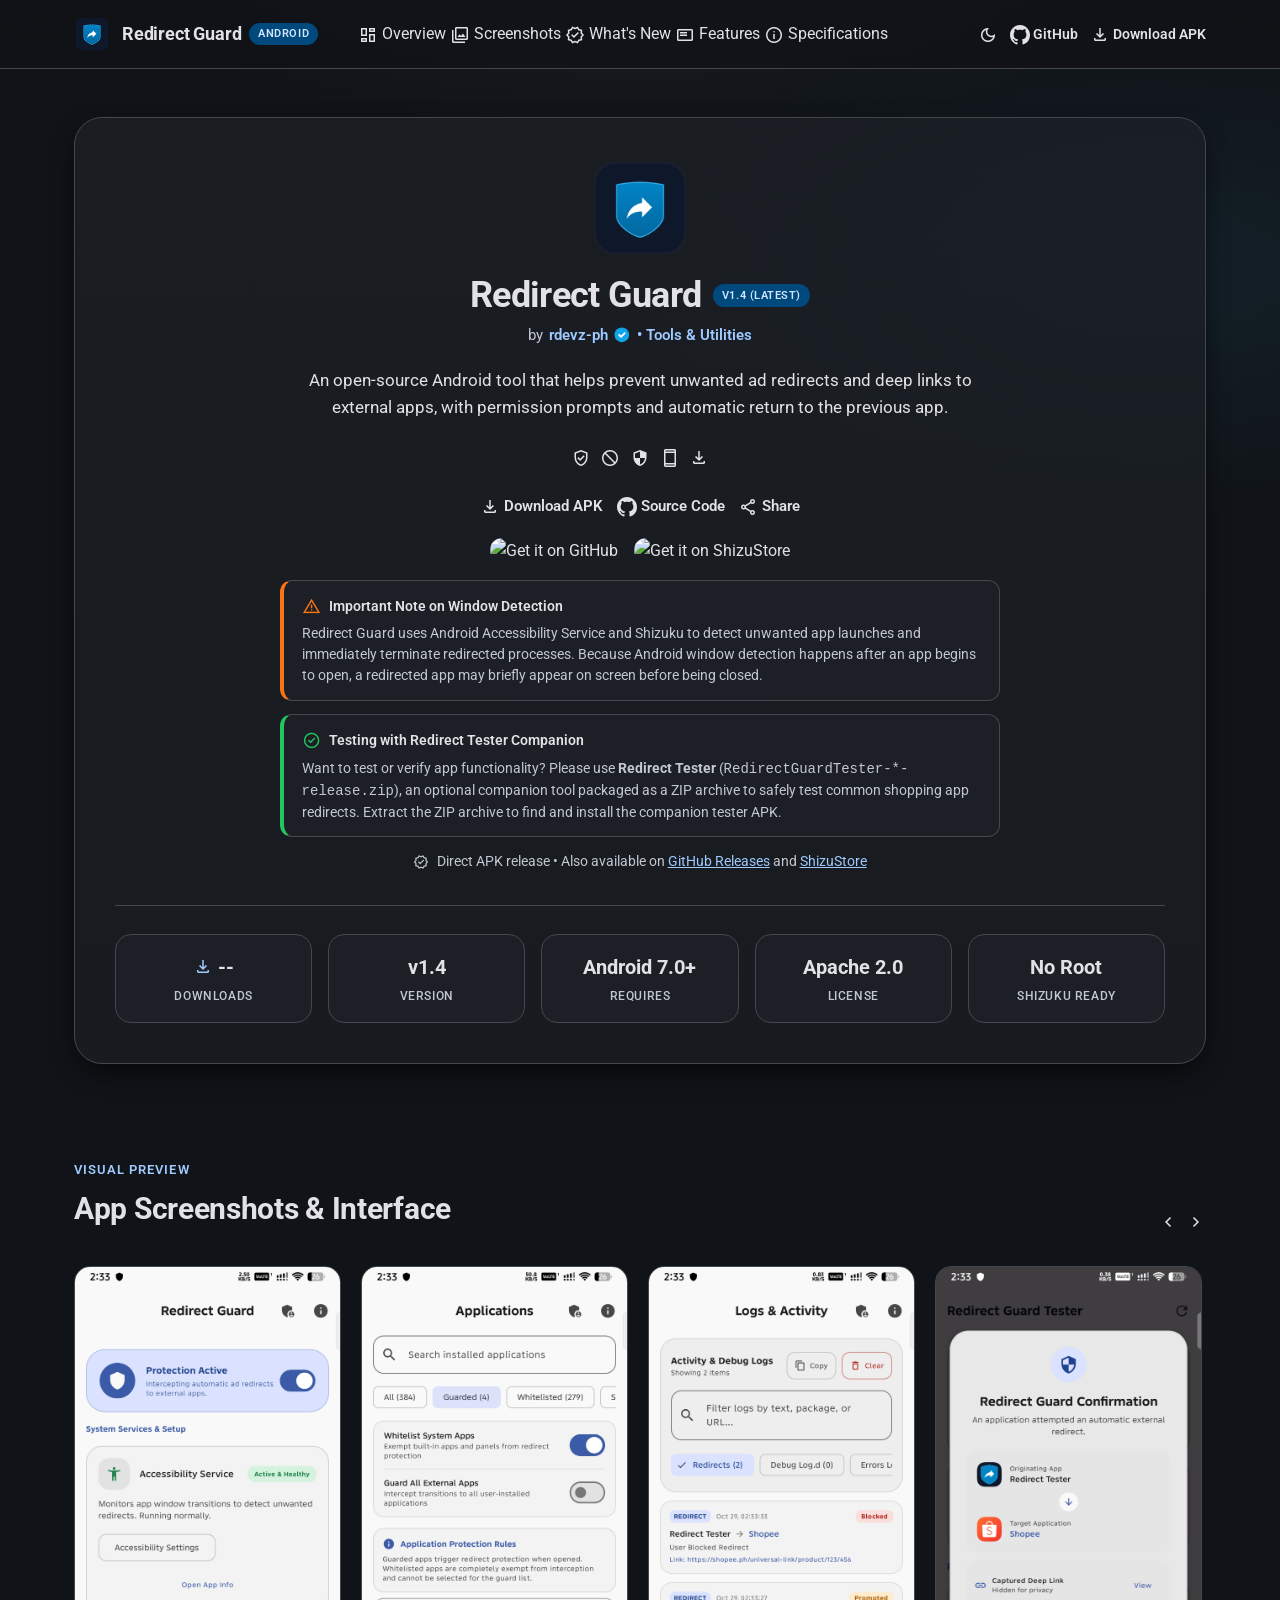
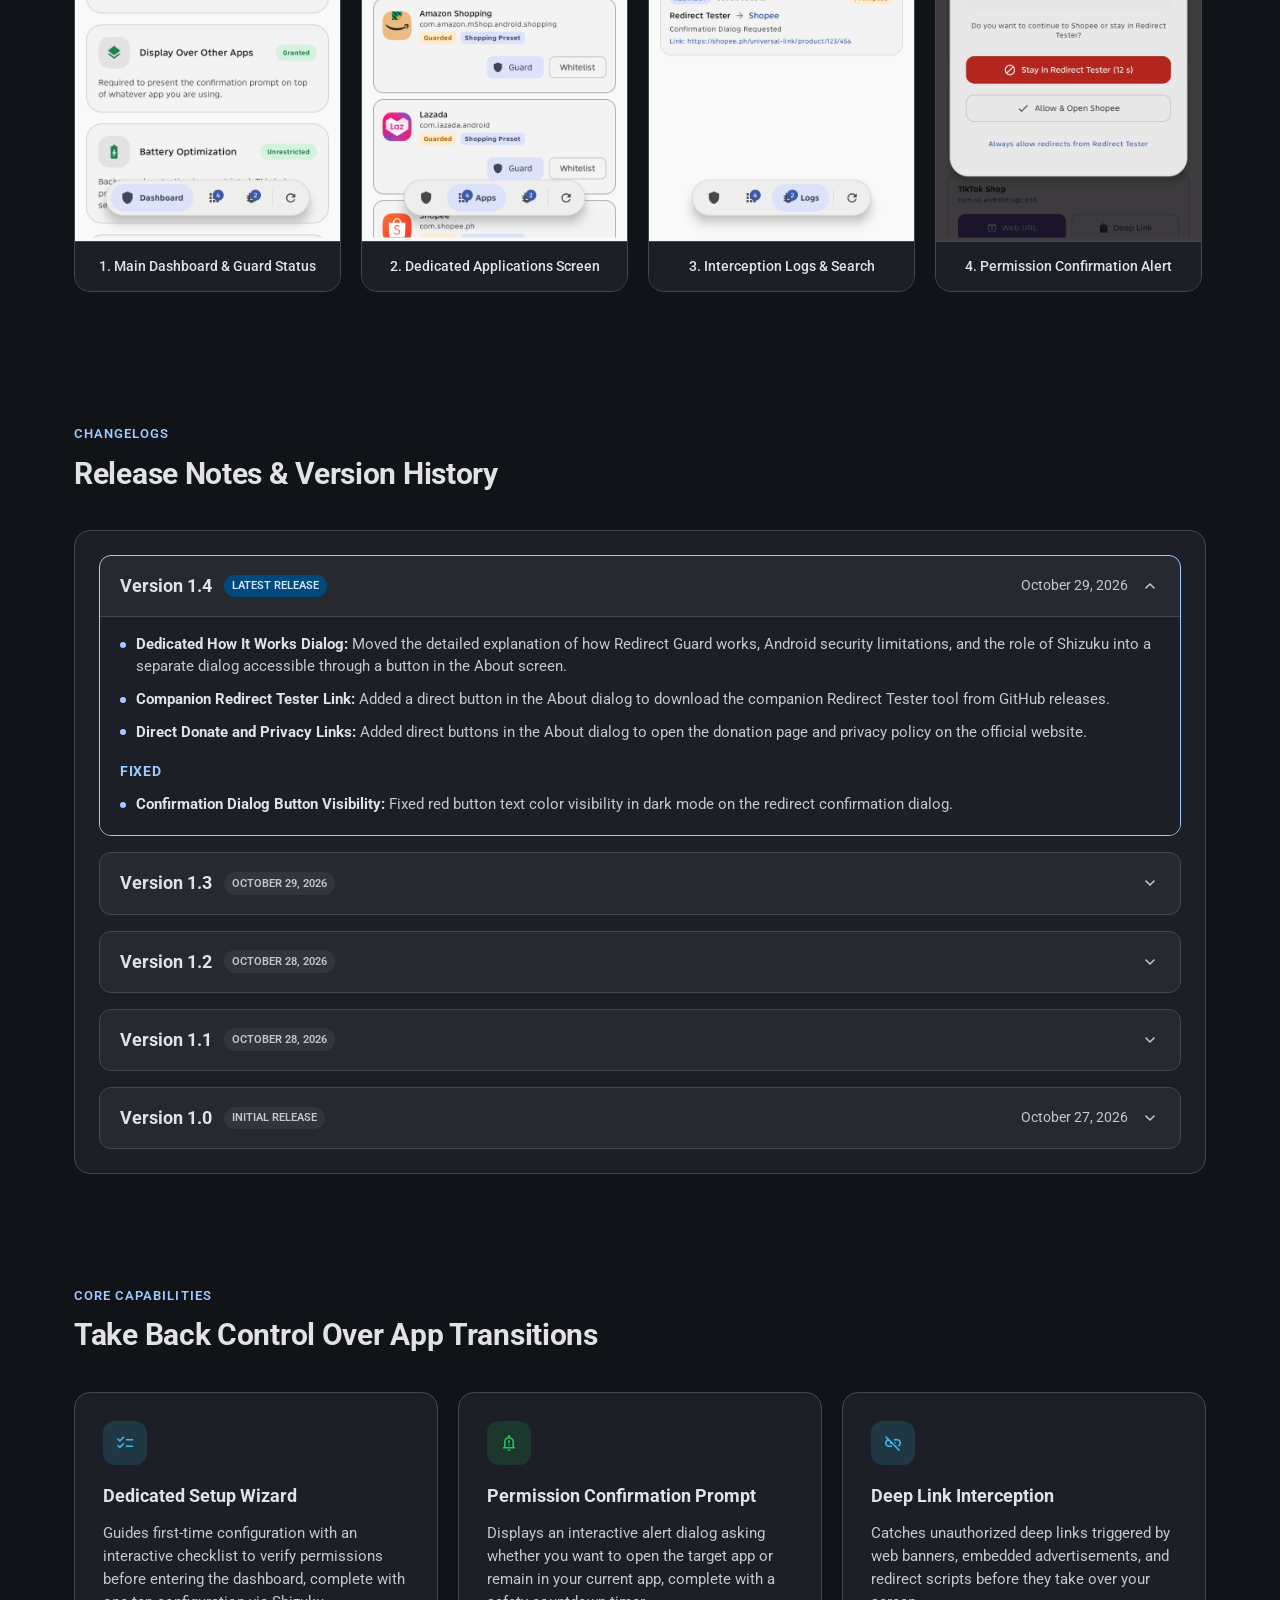
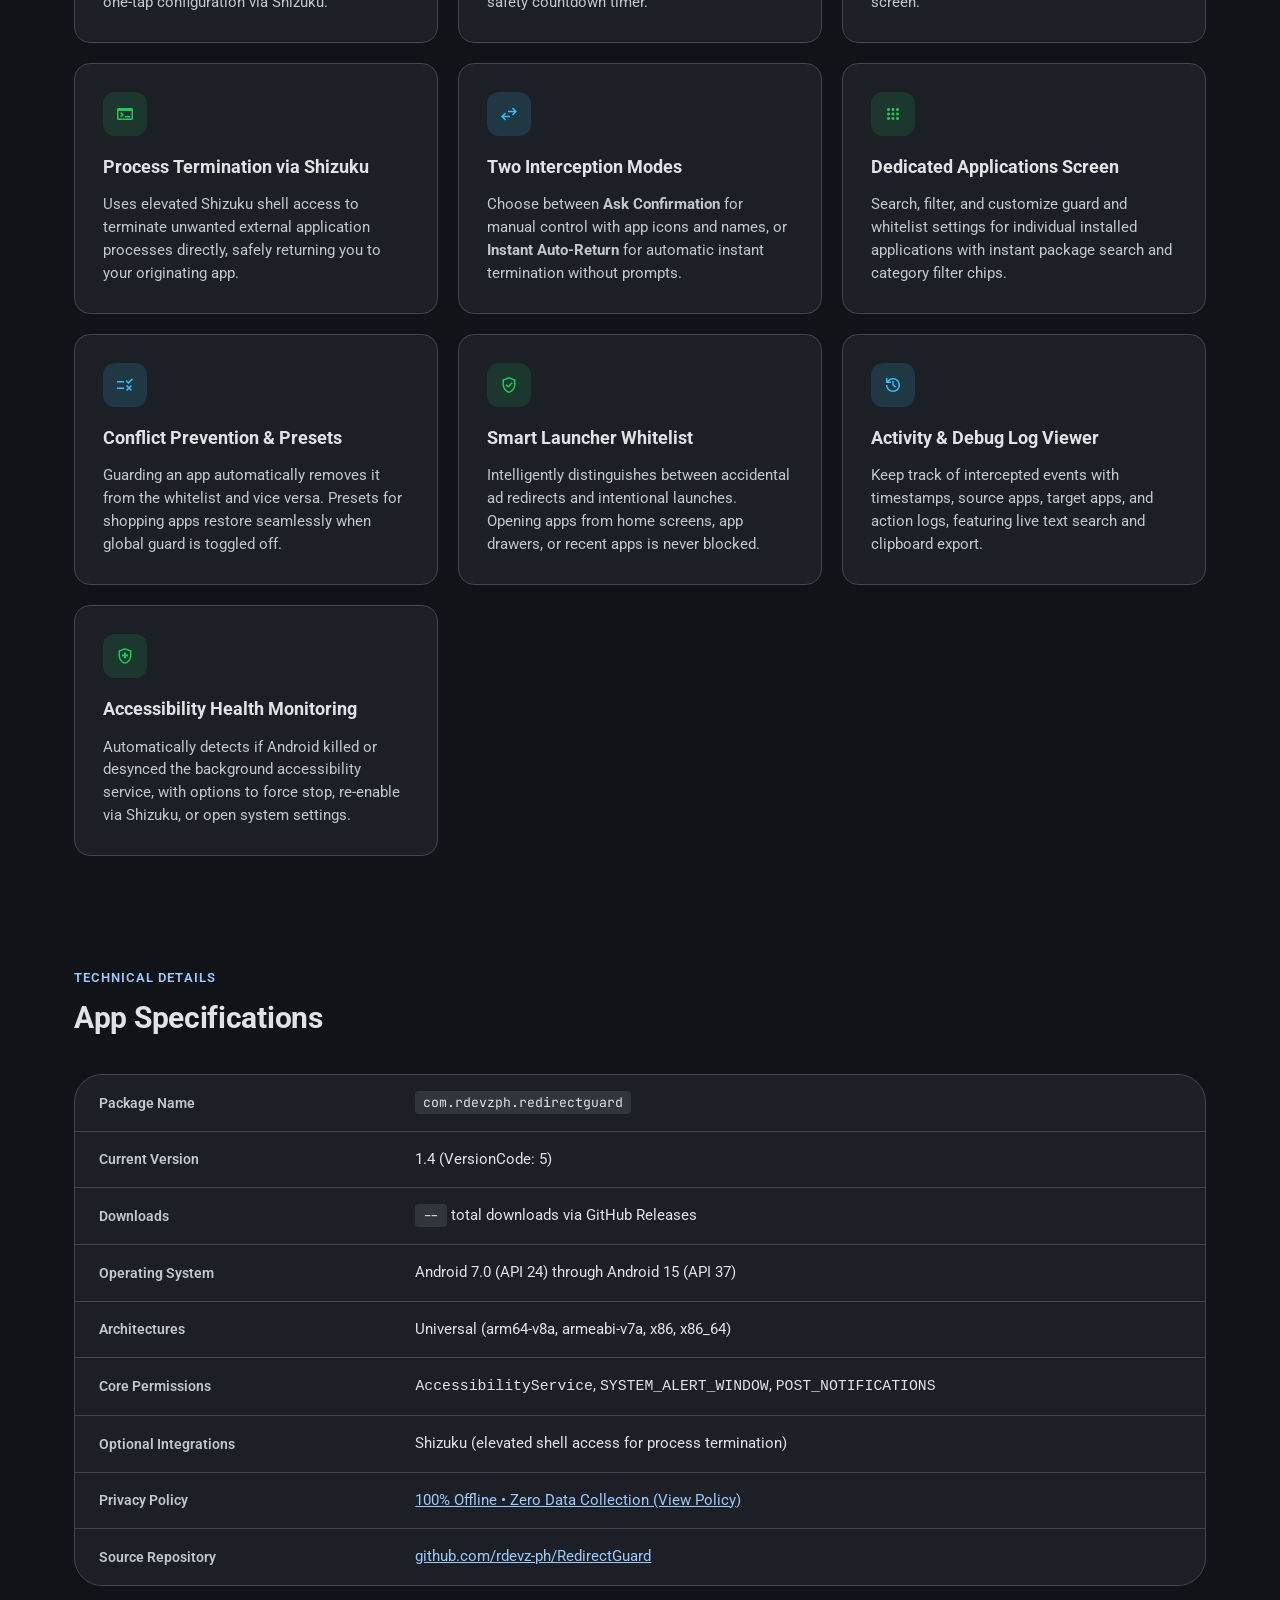
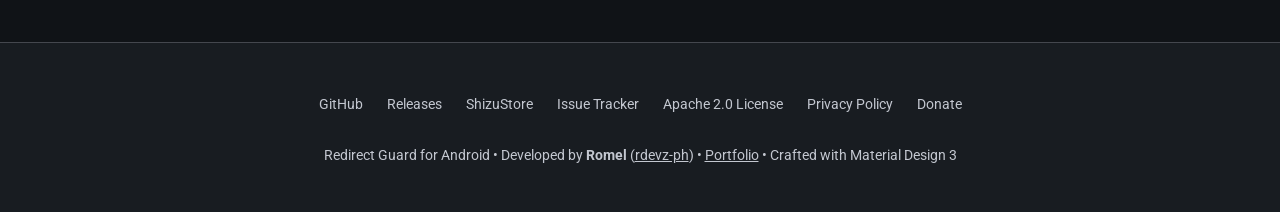
==== docs/index.html @ 2cdd1078 "feat: bump version to 1.4 and improve about dialog [skip ci] - Move how it works description and lim" ====
<!DOCTYPE html>
<html lang="en" data-theme="dark">

<head>
  <meta charset="UTF-8">
  <meta name="viewport" content="width=device-width, initial-scale=1.0">
  <title>Redirect Guard for Android - Stop Unwanted Ad Redirects & Deep Links</title>

  <!-- SEO & Social Meta -->
  <meta name="description"
    content="An open-source Android tool that helps prevent unwanted ad redirects and deep links to external apps, with permission prompts and automatic return to the previous app.">
  <meta name="keywords"
    content="Redirect Guard, Android, Ad Redirects, Deep Links, Accessibility Service, Shizuku, Material Design 3, Open Source, Shopee, Lazada">
  <meta name="author" content="Romel (rdevz-ph)">

  <meta property="og:title" content="Redirect Guard for Android - Stop Unwanted Ad Redirects & Deep Links">
  <meta property="og:description"
    content="An open-source Android tool that helps prevent unwanted ad redirects and deep links to external apps, with permission prompts and automatic return to the previous app.">
  <meta property="og:image" content="social_preview.png">
  <meta property="og:type" content="website">

  <!-- Favicon -->
  <link rel="icon" type="image/png" href="assets/icon.png">
  <link rel="apple-touch-icon" href="assets/icon.png">

  <!-- Google Fonts: Roboto & JetBrains Mono -->
  <link rel="preconnect" href="https://fonts.googleapis.com">
  <link rel="preconnect" href="https://fonts.gstatic.com" crossorigin>
  <link
    href="https://fonts.googleapis.com/css2?family=Roboto:wght@400;500;700&family=JetBrains+Mono:wght@500;600&display=swap"
    rel="stylesheet">

  <!-- Material Symbols Outlined -->
  <link
    href="https://fonts.googleapis.com/css2?family=Material+Symbols+Outlined:opsz,wght,FILL,GRAD@20..48,100..700,0..1,-50..200"
    rel="stylesheet">

  <!-- Material Web Components (M3) Import Map via CDN -->
  <script type="importmap">
    {
      "imports": {
        "@material/web/": "https://esm.run/@material/web/"
      }
    }
  </script>
  <script type="module">
    import '@material/web/all.js';
    import {styles as typescaleStyles} from '@material/web/typography/md-typescale-styles.js';
    try {
      document.adoptedStyleSheets.push(typescaleStyles.styleSheet);
    } catch (_) {}
  </script>

  <link rel="stylesheet" href="style.css">
</head>

<body>

  <!-- Top App Bar (Material 3 Header) -->
  <header class="m3-top-app-bar">
    <div class="container header-content">
      <a href="#" class="brand-link">
        <img src="assets/icon.png" alt="Redirect Guard Icon" class="brand-icon">
        <div class="brand-title">
          Redirect Guard
          <span class="brand-badge">Android</span>
        </div>
      </a>

      <!-- Center M3 Primary Tabs Navigation -->
      <div class="header-nav-tabs">
        <md-tabs active-tab-index="0" id="main-nav-tabs">
          <md-primary-tab id="tab-overview" data-target="overview">
            <span slot="icon" class="material-symbols-outlined">dashboard</span>
            Overview
          </md-primary-tab>
          <md-primary-tab id="tab-screenshots" data-target="screenshots">
            <span slot="icon" class="material-symbols-outlined">photo_library</span>
            Screenshots
          </md-primary-tab>
          <md-primary-tab id="tab-whats-new" data-target="whats-new">
            <span slot="icon" class="material-symbols-outlined">new_releases</span>
            What's New
          </md-primary-tab>
          <md-primary-tab id="tab-features" data-target="features">
            <span slot="icon" class="material-symbols-outlined">featured_play_list</span>
            Features
          </md-primary-tab>
          <md-primary-tab id="tab-specs" data-target="specs">
            <span slot="icon" class="material-symbols-outlined">info</span>
            Specifications
          </md-primary-tab>
        </md-tabs>
      </div>

      <!-- Quick Action Buttons -->
      <div class="nav-actions">
        <!-- Theme Switcher (Dark / AMOLED / Light) -->
        <md-icon-button id="theme-toggle-btn" aria-label="Toggle Theme" title="Theme (Dark / AMOLED / Light)">
          <span class="material-symbols-outlined" id="theme-icon">dark_mode</span>
        </md-icon-button>

        <md-outlined-button href="https://github.com/rdevz-ph/RedirectGuard" target="_blank"
          rel="noopener noreferrer" id="nav-github-btn">
          <svg slot="icon" viewBox="0 0 24 24" width="20" height="20" fill="currentColor" aria-hidden="true">
            <path d="M12 0C5.37 0 0 5.37 0 12c0 5.31 3.435 9.795 8.205 11.385.6.105.825-.255.825-.57 0-.285-.015-1.23-.015-2.235-3.015.555-3.795-.735-4.035-1.41-.135-.345-.72-1.41-1.23-1.695-.42-.225-1.02-.78-.015-.795.945-.015 1.62.87 1.845 1.23 1.08 1.815 2.805 1.305 3.495.99.105-.78.42-1.305.765-1.605-2.67-.3-5.46-1.335-5.46-5.925 0-1.305.465-2.385 1.23-3.225-.12-.3-.54-1.53.12-3.18 0 0 1.005-.315 3.3 1.23.96-.27 1.98-.405 3-.405s2.04.135 3 .405c2.295-1.56 3.3-1.23 3.3-1.23.66 1.65.24 2.88.12 3.18.765.84 1.23 1.905 1.23 3.225 0 4.605-2.805 5.625-5.475 5.925.435.375.81 1.095.81 2.22 0 1.605-.015 2.895-.015 3.3 0 .315.225.69.825.57A12.02 12.02 0 0 0 24 12c0-6.63-5.37-12-12-12z"/>
          </svg>
          GitHub
        </md-outlined-button>

        <md-filled-button href="https://github.com/rdevz-ph/RedirectGuard/releases/latest" id="nav-download-btn">
          <span slot="icon" class="material-symbols-outlined">download</span>
          Download APK
        </md-filled-button>

        <!-- Mobile Menu Button -->
        <md-icon-button id="mobile-menu-btn" aria-label="Open Navigation Menu" title="Menu" class="mobile-only">
          <span class="material-symbols-outlined">menu</span>
        </md-icon-button>
      </div>
    </div>
  </header>

  <!-- Mobile Navigation Drawer -->
  <div class="mobile-drawer-scrim" id="mobile-drawer-scrim" aria-hidden="true"></div>
  <aside class="mobile-nav-drawer" id="mobile-nav-drawer" aria-label="Navigation Drawer">
    <div class="drawer-header">
      <div class="drawer-brand">
        <img src="assets/icon.png" alt="Redirect Guard Icon" class="brand-icon">
        <div class="brand-title">
          Redirect Guard
          <span class="brand-badge">Android</span>
        </div>
      </div>
      <md-icon-button id="drawer-close-btn" aria-label="Close Navigation Drawer">
        <span class="material-symbols-outlined">close</span>
      </md-icon-button>
    </div>

    <div class="drawer-divider"></div>

    <nav class="drawer-nav">
      <a href="#overview" class="drawer-item active" data-target="overview">
        <span class="material-symbols-outlined drawer-icon">dashboard</span>
        <span class="drawer-label">Overview</span>
      </a>
      <a href="#screenshots" class="drawer-item" data-target="screenshots">
        <span class="material-symbols-outlined drawer-icon">photo_library</span>
        <span class="drawer-label">Screenshots</span>
      </a>
      <a href="#whats-new" class="drawer-item" data-target="whats-new">
        <span class="material-symbols-outlined drawer-icon">new_releases</span>
        <span class="drawer-label">What's New</span>
      </a>
      <a href="#features" class="drawer-item" data-target="features">
        <span class="material-symbols-outlined drawer-icon">featured_play_list</span>
        <span class="drawer-label">Features</span>
      </a>
      <a href="#specs" class="drawer-item" data-target="specs">
        <span class="material-symbols-outlined drawer-icon">info</span>
        <span class="drawer-label">Specifications</span>
      </a>
    </nav>

    <div class="drawer-divider"></div>

    <div class="drawer-footer-actions">
      <md-filled-button href="https://github.com/rdevz-ph/RedirectGuard/releases/latest" id="drawer-download-btn">
        <span slot="icon" class="material-symbols-outlined">download</span>
        Download APK
      </md-filled-button>
      <md-outlined-button href="https://github.com/rdevz-ph/RedirectGuard" target="_blank"
        rel="noopener noreferrer" id="drawer-github-btn">
        <svg slot="icon" viewBox="0 0 24 24" width="20" height="20" fill="currentColor" aria-hidden="true">
          <path d="M12 0C5.37 0 0 5.37 0 12c0 5.31 3.435 9.795 8.205 11.385.6.105.825-.255.825-.57 0-.285-.015-1.23-.015-2.235-3.015.555-3.795-.735-4.035-1.41-.135-.345-.72-1.41-1.23-1.695-.42-.225-1.02-.78-.015-.795.945-.015 1.62.87 1.845 1.23 1.08 1.815 2.805 1.305 3.495.99.105-.78.42-1.305.765-1.605-2.67-.3-5.46-1.335-5.46-5.925 0-1.305.465-2.385 1.23-3.225-.12-.3-.54-1.53.12-3.18 0 0 1.005-.315 3.3 1.23.96-.27 1.98-.405 3-.405s2.04.135 3 .405c2.295-1.56 3.3-1.23 3.3-1.23.66 1.65.24 2.88.12 3.18.765.84 1.23 1.905 1.23 3.225 0 4.605-2.805 5.625-5.475 5.925.435.375.81 1.095.81 2.22 0 1.605-.015 2.895-.015 3.3 0 .315.225.69.825.57A12.02 12.02 0 0 0 24 12c0-6.63-5.37-12-12-12z"/>
        </svg>
        GitHub Repository
      </md-outlined-button>
    </div>
  </aside>

  <!-- Hero Section -->
  <main class="hero-section" id="overview">
    <div class="container">
      <div class="hero-card">
        <div class="hero-header-row">
          <div class="app-icon-wrapper">
            <img src="assets/icon.png" alt="Redirect Guard App Icon" class="app-icon">
          </div>

          <div class="hero-title-group">
            <div class="app-title-row">
              <h1 class="app-name">Redirect Guard</h1>
              <span class="brand-badge" id="hero-version-chip">v1.4 (Latest)</span>
            </div>

            <div class="app-developer">
              by <span>rdevz-ph</span>
              <svg class="verified-icon" viewBox="0 0 24 24" aria-label="Verified Developer">
                <circle cx="12" cy="12" r="10" fill="#0ea5e9" />
                <path d="m8.5 12.3 2.5 2.5 5-5" fill="none" stroke="#ffffff" stroke-width="2.5" stroke-linecap="round"
                  stroke-linejoin="round" />
              </svg>
              <span>• Tools & Utilities</span>
            </div>
          </div>
        </div>

        <p class="app-summary">
              An open-source Android tool that helps prevent unwanted ad redirects and deep links to external apps, with permission prompts and automatic return to the previous app.
            </p>

            <!-- Assist Chips Row -->
            <md-chip-set class="badge-row">
              <md-assist-chip label="100% Open Source (Apache 2.0)">
                <span slot="icon" class="material-symbols-outlined">verified_user</span>
              </md-assist-chip>
              <md-assist-chip label="Zero Tracking & Ads">
                <span slot="icon" class="material-symbols-outlined">block</span>
              </md-assist-chip>
              <md-assist-chip label="Shizuku & Accessibility">
                <span slot="icon" class="material-symbols-outlined">security</span>
              </md-assist-chip>
              <md-assist-chip label="Android 7.0+ (API 24+)">
                <span slot="icon" class="material-symbols-outlined">smartphone</span>
              </md-assist-chip>
              <md-assist-chip id="hero-downloads-chip" class="highlight-chip" label="Downloads"
                href="https://github.com/rdevz-ph/RedirectGuard/releases" target="_blank">
                <span slot="icon" class="material-symbols-outlined">download</span>
              </md-assist-chip>
            </md-chip-set>

            <!-- Action Buttons -->
            <div class="hero-actions">
              <md-filled-button href="https://github.com/rdevz-ph/RedirectGuard/releases/latest"
                id="main-download-btn">
                <span slot="icon" class="material-symbols-outlined">download</span>
                <span>Download APK</span>
                <span class="btn-badge" id="apk-size-pill" style="display: none;"></span>
              </md-filled-button>

              <md-outlined-button href="https://github.com/rdevz-ph/RedirectGuard" target="_blank"
                rel="noopener noreferrer">
                <svg slot="icon" viewBox="0 0 24 24" width="20" height="20" fill="currentColor" aria-hidden="true">
                  <path d="M12 0C5.37 0 0 5.37 0 12c0 5.31 3.435 9.795 8.205 11.385.6.105.825-.255.825-.57 0-.285-.015-1.23-.015-2.235-3.015.555-3.795-.735-4.035-1.41-.135-.345-.72-1.41-1.23-1.695-.42-.225-1.02-.78-.015-.795.945-.015 1.62.87 1.845 1.23 1.08 1.815 2.805 1.305 3.495.99.105-.78.42-1.305.765-1.605-2.67-.3-5.46-1.335-5.46-5.925 0-1.305.465-2.385 1.23-3.225-.12-.3-.54-1.53.12-3.18 0 0 1.005-.315 3.3 1.23.96-.27 1.98-.405 3-.405s2.04.135 3 .405c2.295-1.56 3.3-1.23 3.3-1.23.66 1.65.24 2.88.12 3.18.765.84 1.23 1.905 1.23 3.225 0 4.605-2.805 5.625-5.475 5.925.435.375.81 1.095.81 2.22 0 1.605-.015 2.895-.015 3.3 0 .315.225.69.825.57A12.02 12.02 0 0 0 24 12c0-6.63-5.37-12-12-12z"/>
                </svg>
                Source Code
              </md-outlined-button>

              <md-outlined-button id="share-btn">
                <span slot="icon" class="material-symbols-outlined">share</span>
                Share
              </md-outlined-button>
            </div>

            <!-- Store Badges Row -->
            <div class="store-badges-row">
              <a href="https://github.com/rdevz-ph/RedirectGuard/releases/latest" title="Get it on GitHub" target="_blank" rel="noopener noreferrer">
                <img src="https://raw.githubusercontent.com/Kunzisoft/Github-badge/main/get-it-on-github.png"
                  alt="Get it on GitHub">
              </a>
              <a href="https://awesome-shizuku.vercel.app/apps/redirectguard" title="Get it on ShizuStore" target="_blank" rel="noopener noreferrer">
                <img src="https://awesome-shizuku.vercel.app/get-it-on-shizustore.png" alt="Get it on ShizuStore">
              </a>
            </div>

            <!-- Material Design 3 Alert Callout -->
            <div class="m3-alert m3-alert-warning" role="note">
              <div class="m3-alert-header">
                <span class="material-symbols-outlined m3-alert-icon">warning</span>
                <span class="m3-alert-title">Important Note on Window Detection</span>
              </div>
              <div class="m3-alert-body">
                Redirect Guard uses Android Accessibility Service and Shizuku to detect unwanted app launches and immediately terminate redirected processes. Because Android window detection happens after an app begins to open, a redirected app may briefly appear on screen before being closed.
              </div>
            </div>

            <div class="m3-alert m3-alert-tip" role="note">
              <div class="m3-alert-header">
                <span class="material-symbols-outlined m3-alert-icon">check_circle</span>
                <span class="m3-alert-title">Testing with Redirect Tester Companion</span>
              </div>
              <div class="m3-alert-body">
                Want to test or verify app functionality? Please use <strong>Redirect Tester</strong> (<code>RedirectGuardTester-*-release.zip</code>), an optional companion tool packaged as a ZIP archive to safely test common shopping app redirects. Extract the ZIP archive to find and install the companion tester APK.
              </div>
            </div>

            <div class="download-note" id="download-note">
              <span class="material-symbols-outlined" style="font-size: 16px;">verified</span>
              <span>Direct APK release • Also available on <a
                  href="https://github.com/rdevz-ph/RedirectGuard/releases/latest" target="_blank"
                  rel="noopener noreferrer">GitHub Releases</a> and <a
                  href="https://awesome-shizuku.vercel.app/apps/redirectguard" target="_blank"
                  rel="noopener noreferrer">ShizuStore</a></span>
            </div>

        <!-- Quick Stats Strip -->
        <div class="stats-strip">
          <div class="stat-item">
            <div class="stat-value" id="stat-downloads">
              <span class="material-symbols-outlined" style="color: var(--md-sys-color-primary);">download</span>
              <span id="stat-downloads-val">--</span>
            </div>
            <div class="stat-label">Downloads</div>
          </div>

          <div class="stat-item">
            <div class="stat-value" id="stat-version">v1.4</div>
            <div class="stat-label">Version</div>
          </div>

          <div class="stat-item">
            <div class="stat-value">Android 7.0+</div>
            <div class="stat-label">Requires</div>
          </div>

          <div class="stat-item">
            <div class="stat-value">Apache 2.0</div>
            <div class="stat-label">License</div>
          </div>

          <div class="stat-item">
            <div class="stat-value">No Root</div>
            <div class="stat-label">Shizuku Ready</div>
          </div>
        </div>
      </div>
    </div>
  </main>

  <!-- Screenshots Carousel Section -->
  <section class="section" id="screenshots">
    <div class="container">
      <div class="section-header">
        <div class="section-title-wrap">
          <span class="section-subtitle">Visual Preview</span>
          <h2 class="section-title">App Screenshots & Interface</h2>
        </div>
        <div class="gallery-nav">
          <md-outlined-icon-button id="scroll-prev" aria-label="Previous screenshot">
            <span class="material-symbols-outlined">chevron_left</span>
          </md-outlined-icon-button>
          <md-outlined-icon-button id="scroll-next" aria-label="Next screenshot">
            <span class="material-symbols-outlined">chevron_right</span>
          </md-outlined-icon-button>
        </div>
      </div>

      <div class="gallery-scroll-container" id="gallery-container">
        <!-- Screenshot 1 -->
        <div class="gallery-item" data-full="screenshots/Screenshot_1.jpg">
          <div class="gallery-img-wrap">
            <img src="screenshots/Screenshot_1.jpg" alt="Redirect Guard Dashboard" loading="lazy">
          </div>
          <div class="gallery-caption">1. Main Dashboard & Guard Status</div>
        </div>

        <!-- Screenshot 2 -->
        <div class="gallery-item" data-full="screenshots/Screenshot_2.jpg">
          <div class="gallery-img-wrap">
            <img src="screenshots/Screenshot_2.jpg" alt="Applications Management" loading="lazy">
          </div>
          <div class="gallery-caption">2. Dedicated Applications Screen</div>
        </div>

        <!-- Screenshot 3 -->
        <div class="gallery-item" data-full="screenshots/Screenshot_3.jpg">
          <div class="gallery-img-wrap">
            <img src="screenshots/Screenshot_3.jpg" alt="Activity Logs" loading="lazy">
          </div>
          <div class="gallery-caption">3. Interception Logs & Search</div>
        </div>

        <!-- Screenshot 4 -->
        <div class="gallery-item" data-full="screenshots/Alert-Sample.jpg">
          <div class="gallery-img-wrap">
            <img src="screenshots/Alert-Sample.jpg" alt="Confirmation Prompt Dialog" loading="lazy">
          </div>
          <div class="gallery-caption">4. Permission Confirmation Alert</div>
        </div>
      </div>
    </div>
  </section>

  <!-- What's New Section -->
  <section class="section" id="whats-new">
    <div class="container">
      <div class="section-header">
        <div class="section-title-wrap">
          <span class="section-subtitle">Changelogs</span>
          <h2 class="section-title">Release Notes & Version History</h2>
        </div>
      </div>

      <div class="changelogs-card">
        <div class="changelogs-list" id="changelogs-container">
          <!-- Dynamically populated from changelogs.txt / changelogs.js -->
        </div>
      </div>
    </div>
  </section>

  <!-- Key Features Grid -->
  <section class="section" id="features">
    <div class="container">
      <div class="section-header">
        <div class="section-title-wrap">
          <span class="section-subtitle">Core Capabilities</span>
          <h2 class="section-title">Take Back Control Over App Transitions</h2>
        </div>
      </div>

      <div class="features-grid">
        <!-- Feature 1 -->
        <div class="feature-card">
          <div class="feature-icon-box blue">
            <span class="material-symbols-outlined">checklist</span>
          </div>
          <h4>Dedicated Setup Wizard</h4>
          <p>Guides first-time configuration with an interactive checklist to verify permissions before entering the dashboard, complete with one-tap configuration via Shizuku.</p>
        </div>

        <!-- Feature 2 -->
        <div class="feature-card">
          <div class="feature-icon-box green">
            <span class="material-symbols-outlined">notification_important</span>
          </div>
          <h4>Permission Confirmation Prompt</h4>
          <p>Displays an interactive alert dialog asking whether you want to open the target app or remain in your current app, complete with a safety countdown timer.</p>
        </div>

        <!-- Feature 3 -->
        <div class="feature-card">
          <div class="feature-icon-box blue">
            <span class="material-symbols-outlined">link_off</span>
          </div>
          <h4>Deep Link Interception</h4>
          <p>Catches unauthorized deep links triggered by web banners, embedded advertisements, and redirect scripts before they take over your screen.</p>
        </div>

        <!-- Feature 4 -->
        <div class="feature-card">
          <div class="feature-icon-box green">
            <span class="material-symbols-outlined">terminal</span>
          </div>
          <h4>Process Termination via Shizuku</h4>
          <p>Uses elevated Shizuku shell access to terminate unwanted external application processes directly, safely returning you to your originating app.</p>
        </div>

        <!-- Feature 5 -->
        <div class="feature-card">
          <div class="feature-icon-box blue">
            <span class="material-symbols-outlined">swap_horiz</span>
          </div>
          <h4>Two Interception Modes</h4>
          <p>Choose between <strong>Ask Confirmation</strong> for manual control with app icons and names, or <strong>Instant Auto-Return</strong> for automatic instant termination without prompts.</p>
        </div>

        <!-- Feature 6 -->
        <div class="feature-card">
          <div class="feature-icon-box green">
            <span class="material-symbols-outlined">apps</span>
          </div>
          <h4>Dedicated Applications Screen</h4>
          <p>Search, filter, and customize guard and whitelist settings for individual installed applications with instant package search and category filter chips.</p>
        </div>

        <!-- Feature 7 -->
        <div class="feature-card">
          <div class="feature-icon-box blue">
            <span class="material-symbols-outlined">rule</span>
          </div>
          <h4>Conflict Prevention & Presets</h4>
          <p>Guarding an app automatically removes it from the whitelist and vice versa. Presets for shopping apps restore seamlessly when global guard is toggled off.</p>
        </div>

        <!-- Feature 8 -->
        <div class="feature-card">
          <div class="feature-icon-box green">
            <span class="material-symbols-outlined">verified_user</span>
          </div>
          <h4>Smart Launcher Whitelist</h4>
          <p>Intelligently distinguishes between accidental ad redirects and intentional launches. Opening apps from home screens, app drawers, or recent apps is never blocked.</p>
        </div>

        <!-- Feature 9 -->
        <div class="feature-card">
          <div class="feature-icon-box blue">
            <span class="material-symbols-outlined">history</span>
          </div>
          <h4>Activity & Debug Log Viewer</h4>
          <p>Keep track of intercepted events with timestamps, source apps, target apps, and action logs, featuring live text search and clipboard export.</p>
        </div>

        <!-- Feature 10 -->
        <div class="feature-card">
          <div class="feature-icon-box green">
            <span class="material-symbols-outlined">health_and_safety</span>
          </div>
          <h4>Accessibility Health Monitoring</h4>
          <p>Automatically detects if Android killed or desynced the background accessibility service, with options to force stop, re-enable via Shizuku, or open system settings.</p>
        </div>
      </div>
    </div>
  </section>

  <!-- Technical Specifications Table -->
  <section class="section" id="specs">
    <div class="container">
      <div class="section-header">
        <div class="section-title-wrap">
          <span class="section-subtitle">Technical Details</span>
          <h2 class="section-title">App Specifications</h2>
        </div>
      </div>

      <div class="specs-card">
        <table class="specs-table">
          <tbody>
            <tr>
              <th>Package Name</th>
              <td><span class="code-pill">com.rdevzph.redirectguard</span></td>
            </tr>
            <tr>
              <th>Current Version</th>
              <td><span id="table-version">1.4</span> (VersionCode: <span id="table-version-code">5</span>)</td>
            </tr>
            <tr>
              <th>Downloads</th>
              <td><span class="code-pill" id="table-downloads">--</span> total downloads via GitHub Releases</td>
            </tr>
            <tr>
              <th>Operating System</th>
              <td>Android 7.0 (API 24) through Android 15 (API 37)</td>
            </tr>
            <tr>
              <th>Architectures</th>
              <td>Universal (arm64-v8a, armeabi-v7a, x86, x86_64)</td>
            </tr>
            <tr>
              <th>Core Permissions</th>
              <td><code>AccessibilityService</code>, <code>SYSTEM_ALERT_WINDOW</code>, <code>POST_NOTIFICATIONS</code></td>
            </tr>
            <tr>
              <th>Optional Integrations</th>
              <td>Shizuku (elevated shell access for process termination)</td>
            </tr>
            <tr>
              <th>Privacy Policy</th>
              <td><a href="privacy.html" style="color: var(--md-sys-color-primary); text-decoration: underline;">100% Offline • Zero Data Collection (View Policy)</a></td>
            </tr>
            <tr>
              <th>Source Repository</th>
              <td><a href="https://github.com/rdevz-ph/RedirectGuard" target="_blank" rel="noopener noreferrer"
                  style="color: var(--md-sys-color-primary); text-decoration: underline;">github.com/rdevz-ph/RedirectGuard</a>
              </td>
            </tr>
          </tbody>
        </table>
      </div>
    </div>
  </section>

  <!-- Lightbox Modal -->
  <div class="lightbox-modal" id="lightbox">
    <button class="lightbox-close" id="lightbox-close" aria-label="Close image preview">
      <span class="material-symbols-outlined">close</span>
    </button>
    <div class="lightbox-content">
      <img src="" alt="Screenshot Full View" class="lightbox-img" id="lightbox-img">
    </div>
  </div>

  <!-- Toast Notification / M3 Snackbar -->
  <div class="toast" id="toast">
    <span class="material-symbols-outlined" style="color: var(--md-sys-color-primary);">check_circle</span>
    <span id="toast-message">Link copied to clipboard!</span>
  </div>

  <!-- Footer -->
  <footer class="footer">
    <div class="container footer-content">
      <ul class="footer-links">
        <li><a href="https://github.com/rdevz-ph/RedirectGuard" target="_blank" rel="noopener noreferrer"
            class="footer-link">GitHub</a></li>
        <li><a href="https://github.com/rdevz-ph/RedirectGuard/releases" target="_blank" rel="noopener noreferrer"
            class="footer-link">Releases</a></li>
        <li><a href="https://awesome-shizuku.vercel.app/apps/redirectguard" target="_blank" rel="noopener noreferrer"
            class="footer-link">ShizuStore</a></li>
        <li><a href="https://github.com/rdevz-ph/RedirectGuard/issues" target="_blank" rel="noopener noreferrer"
            class="footer-link">Issue Tracker</a></li>
        <li><a href="https://github.com/rdevz-ph/RedirectGuard/blob/main/LICENSE" target="_blank"
            rel="noopener noreferrer" class="footer-link">Apache 2.0 License</a></li>
        <li><a href="privacy.html" class="footer-link">Privacy Policy</a></li>
        <li><a href="donate.html" class="footer-link">Donate</a></li>
      </ul>

      <p class="footer-meta">
        Redirect Guard for Android • Developed by <strong>Romel</strong> (<a href="https://github.com/rdevz-ph" target="_blank" rel="noopener noreferrer" style="color: inherit; text-decoration: underline;">rdevz-ph</a>) • <a href="https://romel-portfolio.vercel.app/" target="_blank" rel="noopener noreferrer" style="color: inherit; text-decoration: underline;">Portfolio</a> • Crafted with Material Design 3
      </p>
    </div>
  </footer>

  <!-- Interactive JavaScript -->
  <script src="changelogs.js"></script>
  <script>
    // ==========================================================================
    // 1. Material Design 3 Theme Switcher (Dark -> AMOLED -> Light)
    // ==========================================================================
    const THEMES = ['dark', 'amoled', 'light'];
    const THEME_ICONS = {
      'dark': 'dark_mode',
      'amoled': 'contrast',
      'light': 'light_mode'
    };
    const THEME_TITLES = {
      'dark': 'Theme: Dark (Default) - Click to switch to AMOLED Black',
      'amoled': 'Theme: AMOLED Black - Click to switch to Light',
      'light': 'Theme: Light - Click to switch to Dark'
    };

    const themeToggleBtn = document.getElementById('theme-toggle-btn');
    const themeIcon = document.getElementById('theme-icon');

    function applyTheme(themeName) {
      if (!THEMES.includes(themeName)) themeName = 'dark';
      document.documentElement.setAttribute('data-theme', themeName);
      if (themeIcon) themeIcon.textContent = THEME_ICONS[themeName] || 'dark_mode';
      if (themeToggleBtn) themeToggleBtn.title = THEME_TITLES[themeName] || 'Toggle Theme';
      try {
        localStorage.setItem('redirectguard_theme', themeName);
      } catch (_) {}
    }

    const savedTheme = (() => {
      try {
        return localStorage.getItem('redirectguard_theme');
      } catch (_) {
        return null;
      }
    })();

    if (savedTheme && THEMES.includes(savedTheme)) {
      applyTheme(savedTheme);
    } else {
      applyTheme('dark');
    }

    if (themeToggleBtn) {
      themeToggleBtn.addEventListener('click', () => {
        const current = document.documentElement.getAttribute('data-theme') || 'dark';
        const nextIdx = (THEMES.indexOf(current) + 1) % THEMES.length;
        applyTheme(THEMES[nextIdx]);
      });
    }

    // ==========================================================================
    // 2. Dynamic Changelogs Loader & Parser from changelogs.txt
    // ==========================================================================
    function parseAndRenderChangelogs(text) {
      const container = document.getElementById('changelogs-container');
      if (!container || !text) return;

      const rawReleases = text.trim().split(/\n(?=##\s)/);
      let html = '';

      rawReleases.forEach((block, idx) => {
        const lines = block.trim().split('\n').map(l => l.trim()).filter(Boolean);
        if (!lines.length) return;

        const headerLine = lines[0].replace(/^##\s*/, '');
        const parts = headerLine.split('|').map(s => s.trim());
        const version = parts[0] || 'Release';
        const tag = parts[1] || version;
        const date = parts[2] || '';
        const isLatest = idx === 0;

        const items = lines.slice(1).map(l => {
          if (l.startsWith('### ') || l.startsWith('#### ')) {
            const sectionTitle = l.replace(/^#+\s*/, '');
            return `<li class="changelog-category">${sectionTitle}</li>`;
          }
          if (!l.startsWith('- ')) return '';
          const content = l.replace(/^- \s*/, '');
          const colonIdx = content.indexOf(':');
          if (colonIdx !== -1) {
            const title = content.substring(0, colonIdx);
            const desc = content.substring(colonIdx + 1);
            return `<li class="changelog-item"><span class="changelog-bullet"></span><div><strong>${title}:</strong>${desc}</div></li>`;
          }
          return `<li class="changelog-item"><span class="changelog-bullet"></span><div>${content}</div></li>`;
        }).join('');

        html += `
          <details class="changelog-details ${isLatest ? 'is-latest' : ''}" ${isLatest ? 'open' : ''}>
            <summary class="changelog-summary">
              <div class="changelog-summary-left">
                <span class="changelog-version-title">${version}</span>
                <span class="changelog-tag ${isLatest ? '' : 'prev'}">${tag}</span>
              </div>
              <div class="changelog-summary-right">
                <span class="changelog-date">${date}</span>
                <span class="material-symbols-outlined changelog-chevron">expand_more</span>
              </div>
            </summary>
            <div class="changelog-body">
              <ul class="changelog-list">${items}</ul>
            </div>
          </details>
        `;
      });

      container.innerHTML = html;

      container.querySelectorAll('.changelog-details').forEach(detail => {
        detail.addEventListener('toggle', () => {
          if (typeof updateActiveNav === 'function') {
            updateActiveNav();
          }
        });
      });
    }

    async function loadChangelogs() {
      try {
        const response = await fetch('changelogs.txt');
        if (response.ok) {
          const text = await response.text();
          if (text && text.trim().startsWith('##')) {
            parseAndRenderChangelogs(text);
            return;
          }
        }
      } catch (_) {}

      if (window.CHANGELOGS_TEXT) {
        parseAndRenderChangelogs(window.CHANGELOGS_TEXT);
      }
    }

    loadChangelogs();

    // ==========================================================================
    // 3. GitHub API Release Fetcher
    // ==========================================================================
    const REPO_OWNER = 'rdevz-ph';
    const REPO_NAME = 'RedirectGuard';
    const GITHUB_API_URL = `https://api.github.com/repos/${REPO_OWNER}/${REPO_NAME}/releases/latest`;

    async function fetchLatestRelease() {
      try {
        const response = await fetch(GITHUB_API_URL);
        if (!response.ok) return;
        const release = await response.json();

        if (release.tag_name) {
          const versionTag = release.tag_name;
          const chipEl = document.getElementById('hero-version-chip');
          if (chipEl) chipEl.textContent = `${versionTag} (Latest)`;
          const statEl = document.getElementById('stat-version');
          if (statEl) statEl.textContent = versionTag;
          const tableEl = document.getElementById('table-version');
          if (tableEl) tableEl.textContent = versionTag.replace('v', '');
        }

        const apkAsset = release.assets?.find(a => a.name.endsWith('.apk') && !a.name.includes('-debug'));
        if (apkAsset) {
          const sizeMB = (apkAsset.size / (1024 * 1024)).toFixed(1);
          const sizePill = document.getElementById('apk-size-pill');
          if (sizePill) {
            sizePill.textContent = `${sizeMB} MB`;
            sizePill.style.display = 'inline-flex';
          }
          const mainDownloadBtn = document.getElementById('main-download-btn');
          if (mainDownloadBtn) mainDownloadBtn.href = apkAsset.browser_download_url;
          const navDownloadBtn = document.getElementById('nav-download-btn');
          if (navDownloadBtn) navDownloadBtn.href = apkAsset.browser_download_url;
          const drawerDownloadBtn = document.getElementById('drawer-download-btn');
          if (drawerDownloadBtn) drawerDownloadBtn.href = apkAsset.browser_download_url;

          const noteEl = document.getElementById('download-note');
          if (noteEl) {
            noteEl.innerHTML = `
              <span class="material-symbols-outlined" style="font-size: 16px;">download</span>
              <span>Direct APK download (${sizeMB} MB) • Also available on <a href="${release.html_url || 'https://github.com/rdevz-ph/RedirectGuard/releases/latest'}" target="_blank" rel="noopener noreferrer">GitHub Releases</a> and <a href="https://awesome-shizuku.vercel.app/apps/redirectguard" target="_blank" rel="noopener noreferrer">ShizuStore</a></span>
            `;
          }
        }
      } catch (e) {
        console.log('Using default static release links:', e);
      }
    }

    fetchLatestRelease();

    // ==========================================================================
    // 4. Live Downloads Counter
    // ==========================================================================
    const DOWNLOADS_API_URL = `https://my-release-badge-api.netlify.app/api/badge?owner=${REPO_OWNER}&repo=${REPO_NAME}&mode=json`;

    function updateDownloadsUI(count) {
      if (typeof count !== 'number' || isNaN(count)) return;
      const formattedK = count >= 1000 ? (count / 1000).toFixed(1).replace('.0', '') + 'k+' : count.toLocaleString();
      const countComma = count.toLocaleString();

      const statEl = document.getElementById('stat-downloads-val');
      if (statEl) statEl.textContent = formattedK;

      const heroChip = document.getElementById('hero-downloads-chip');
      if (heroChip) heroChip.label = `${countComma} Downloads`;

      const tableEl = document.getElementById('table-downloads');
      if (tableEl) tableEl.textContent = `${countComma} downloads`;
    }

    async function fetchDownloadsCount() {
      try {
        const cached = localStorage.getItem('redirectguard_downloads_count');
        if (cached) {
          const parsed = JSON.parse(cached);
          if (Date.now() - parsed.timestamp < 3600000 && typeof parsed.count === 'number') {
            updateDownloadsUI(parsed.count);
          }
        }

        const response = await fetch(DOWNLOADS_API_URL);
        if (!response.ok) return;
        const data = await response.json();
        const rawCount = data.downloads ?? data.total ?? data.count ?? data.message;
        const total = typeof rawCount === 'number' ? rawCount : parseInt(rawCount, 10);

        if (!isNaN(total)) {
          updateDownloadsUI(total);
          localStorage.setItem('redirectguard_downloads_count', JSON.stringify({ count: total, timestamp: Date.now() }));
        }
      } catch (e) {
        console.log('Download counter fallback:', e);
      }
    }

    fetchDownloadsCount();

    // ==========================================================================
    // 5. Screenshots Carousel Navigation & Lightbox
    // ==========================================================================
    const galleryContainer = document.getElementById('gallery-container');
    const scrollPrevBtn = document.getElementById('scroll-prev');
    const scrollNextBtn = document.getElementById('scroll-next');

    if (galleryContainer && scrollPrevBtn && scrollNextBtn) {
      scrollPrevBtn.addEventListener('click', () => {
        galleryContainer.scrollBy({ left: -320, behavior: 'smooth' });
      });
      scrollNextBtn.addEventListener('click', () => {
        galleryContainer.scrollBy({ left: 320, behavior: 'smooth' });
      });
    }

    const lightbox = document.getElementById('lightbox');
    const lightboxImg = document.getElementById('lightbox-img');
    const lightboxClose = document.getElementById('lightbox-close');

    document.querySelectorAll('.gallery-item').forEach(item => {
      item.addEventListener('click', () => {
        const fullSrc = item.getAttribute('data-full');
        if (lightbox && lightboxImg && fullSrc) {
          lightboxImg.src = fullSrc;
          lightbox.classList.add('open');
          document.body.style.overflow = 'hidden';
        }
      });
    });

    function closeLightbox() {
      if (lightbox) {
        lightbox.classList.remove('open');
        document.body.style.overflow = '';
      }
    }

    if (lightboxClose) lightboxClose.addEventListener('click', closeLightbox);
    if (lightbox) {
      lightbox.addEventListener('click', (e) => {
        if (e.target === lightbox) closeLightbox();
      });
    }

    document.addEventListener('keydown', (e) => {
      if (e.key === 'Escape') closeLightbox();
    });

    // ==========================================================================
    // 6. Toast Notification
    // ==========================================================================
    function showToast(message) {
      const toast = document.getElementById('toast');
      const toastMsg = document.getElementById('toast-message');
      if (!toast || !toastMsg) return;

      toastMsg.textContent = message;
      toast.classList.add('show');
      setTimeout(() => {
        toast.classList.remove('show');
      }, 3000);
    }

    // ==========================================================================
    // 7. Share Action
    // ==========================================================================
    const shareBtn = document.getElementById('share-btn');
    if (shareBtn) {
      shareBtn.addEventListener('click', async () => {
        const shareData = {
          title: 'Redirect Guard for Android',
          text: 'An open-source Android tool that helps prevent unwanted ad redirects and deep links to external apps.',
          url: window.location.href
        };

        if (navigator.share && navigator.canShare && navigator.canShare(shareData)) {
          try {
            await navigator.share(shareData);
          } catch (_) {}
        } else {
          await navigator.clipboard.writeText(window.location.href);
          showToast('Website link copied to clipboard!');
        }
      });
    }

    // ==========================================================================
    // 8. M3 Tabs & Scroll Spy Synchronization
    // ==========================================================================
    const mainNavTabs = document.getElementById('main-nav-tabs');
    const tabElements = [
      { id: 'overview', tab: document.getElementById('tab-overview') },
      { id: 'screenshots', tab: document.getElementById('tab-screenshots') },
      { id: 'whats-new', tab: document.getElementById('tab-whats-new') },
      { id: 'features', tab: document.getElementById('tab-features') },
      { id: 'specs', tab: document.getElementById('tab-specs') }
    ];

    let isTabClickScrolling = false;

    function setActiveSection(index) {
      if (index < 0 || index >= tabElements.length) return;
      if (mainNavTabs) {
        mainNavTabs.activeTabIndex = index;
      }
      const drawerItems = document.querySelectorAll('.drawer-item');
      drawerItems.forEach((item, i) => {
        if (i === index) {
          item.classList.add('active');
        } else {
          item.classList.remove('active');
        }
      });
    }

    tabElements.forEach(({ id, tab }, index) => {
      if (!tab) return;
      tab.addEventListener('click', () => {
        const targetEl = document.getElementById(id);
        setActiveSection(index);
        if (targetEl) {
          isTabClickScrolling = true;
          targetEl.scrollIntoView({ behavior: 'smooth', block: 'start' });
          setTimeout(() => {
            isTabClickScrolling = false;
            updateActiveNav();
          }, 850);
        }
      });
    });

    function updateActiveNav() {
      if (isTabClickScrolling) return;

      const scrollPosition = window.scrollY + window.innerHeight;
      const documentHeight = document.documentElement.scrollHeight;

      if (documentHeight - scrollPosition <= 120) {
        setActiveSection(tabElements.length - 1);
        return;
      }

      const triggerPoint = 180;
      let activeIndex = 0;

      tabElements.forEach(({ id }, index) => {
        const section = document.getElementById(id);
        if (section) {
          const rect = section.getBoundingClientRect();
          if (rect.top <= triggerPoint) {
            activeIndex = index;
          }
        }
      });

      setActiveSection(activeIndex);
    }

    // ==========================================================================
    // 9. Mobile Navigation Drawer
    // ==========================================================================
    const mobileMenuBtn = document.getElementById('mobile-menu-btn');
    const drawerCloseBtn = document.getElementById('drawer-close-btn');
    const mobileDrawer = document.getElementById('mobile-nav-drawer');
    const drawerScrim = document.getElementById('mobile-drawer-scrim');

    function openMobileDrawer() {
      if (mobileDrawer && drawerScrim) {
        updateActiveNav();
        mobileDrawer.classList.add('open');
        drawerScrim.classList.add('open');
        document.body.style.overflow = 'hidden';
      }
    }

    function closeMobileDrawer() {
      if (mobileDrawer && drawerScrim) {
        mobileDrawer.classList.remove('open');
        drawerScrim.classList.remove('open');
        document.body.style.overflow = '';
      }
    }

    if (mobileMenuBtn) mobileMenuBtn.addEventListener('click', openMobileDrawer);
    if (drawerCloseBtn) drawerCloseBtn.addEventListener('click', closeMobileDrawer);
    if (drawerScrim) drawerScrim.addEventListener('click', closeMobileDrawer);

    document.querySelectorAll('.drawer-item').forEach((item, index) => {
      item.addEventListener('click', (e) => {
        e.preventDefault();
        const targetId = item.getAttribute('data-target');
        const targetEl = document.getElementById(targetId);
        
        setActiveSection(index);
        closeMobileDrawer();

        if (targetEl) {
          isTabClickScrolling = true;
          targetEl.scrollIntoView({ behavior: 'smooth', block: 'start' });
          setTimeout(() => {
            isTabClickScrolling = false;
            updateActiveNav();
          }, 850);
        }
      });
    });

    document.addEventListener('keydown', (e) => {
      if (e.key === 'Escape' && mobileDrawer && mobileDrawer.classList.contains('open')) {
        closeMobileDrawer();
      }
    });

    window.addEventListener('scroll', updateActiveNav, { passive: true });
    window.addEventListener('resize', updateActiveNav, { passive: true });
    window.addEventListener('hashchange', updateActiveNav, { passive: true });

    updateActiveNav();
  </script>
</body>

</html>
---- docs/style.css ----
/* ==========================================================================
   Redirect Guard for Android - Material Design 3 (M3) Web Design System
   Matches Android Compose App Theme (Dark, AMOLED Dark, Light)
   ========================================================================== */

:root,
html[data-theme="dark"] {
  /* Material Design 3 - Dark Theme (Matches Compose Color.kt) */
  --md-sys-color-primary: #9ECAFF;
  --md-sys-color-on-primary: #003258;
  --md-sys-color-primary-container: #00497D;
  --md-sys-color-on-primary-container: #D1E4FF;

  --md-sys-color-secondary: #B9C8DA;
  --md-sys-color-on-secondary: #243240;
  --md-sys-color-secondary-container: #3B4857;
  --md-sys-color-on-secondary-container: #D6E4F7;

  --md-sys-color-tertiary: #A5D3E8;
  --md-sys-color-on-tertiary: #063543;
  --md-sys-color-tertiary-container: #224C5B;
  --md-sys-color-on-tertiary-container: #BFE9FF;

  --md-sys-color-error: #FFB4AB;
  --md-sys-color-on-error: #690005;
  --md-sys-color-error-container: #93000A;
  --md-sys-color-on-error-container: #FFDAD6;

  --md-sys-color-background: #101317;
  --md-sys-color-on-background: #E2E2E6;
  --md-sys-color-surface: #101317;
  --md-sys-color-surface-dim: #0B0E11;
  --md-sys-color-surface-bright: #31353C;
  --md-sys-color-surface-container-lowest: #0B0E11;
  --md-sys-color-surface-container-low: #181C21;
  --md-sys-color-surface-container: #1C2026;
  --md-sys-color-surface-container-high: #262A30;
  --md-sys-color-surface-container-highest: #31353C;
  --md-sys-color-on-surface: #E2E2E6;
  --md-sys-color-on-surface-variant: #C3C7D0;

  --md-sys-color-outline: #8D9199;
  --md-sys-color-outline-variant: #44474E;
  --md-sys-color-shadow: #000000;
  --md-sys-color-scrim: #000000;

  /* Security & Protection Status Colors */
  --shield-green: #22C55E;
  --shield-green-container: rgba(34, 197, 94, 0.14);
  --shield-blue: #38BDF8;
  --shield-blue-container: rgba(56, 189, 248, 0.14);
  --shield-orange: #F97316;
  --shield-red: #EF4444;
  --glow-primary: rgba(158, 202, 255, 0.22);

  --header-bg: rgba(16, 19, 23, 0.88);
  --card-bg-gradient: linear-gradient(180deg, rgba(28, 32, 38, 0.8) 0%, rgba(24, 28, 33, 0.95) 100%);
  --hero-radial: radial-gradient(ellipse 80% 50% at 50% -20%, rgba(158, 202, 255, 0.14), transparent 70%),
                 radial-gradient(ellipse 60% 40% at 90% 30%, rgba(56, 189, 248, 0.08), transparent 70%);
}

html[data-theme="amoled"] {
  /* Material Design 3 - Pure AMOLED Black */
  --md-sys-color-primary: #9ECAFF;
  --md-sys-color-on-primary: #003258;
  --md-sys-color-primary-container: #003660;
  --md-sys-color-on-primary-container: #D1E4FF;

  --md-sys-color-secondary: #B9C8DA;
  --md-sys-color-on-secondary: #243240;
  --md-sys-color-secondary-container: #1C242D;
  --md-sys-color-on-secondary-container: #D6E4F7;

  --md-sys-color-tertiary: #A5D3E8;
  --md-sys-color-on-tertiary: #063543;
  --md-sys-color-tertiary-container: #182C35;
  --md-sys-color-on-tertiary-container: #BFE9FF;

  --md-sys-color-error: #FFB4AB;
  --md-sys-color-on-error: #690005;
  --md-sys-color-error-container: #93000A;
  --md-sys-color-on-error-container: #FFDAD6;

  --md-sys-color-background: #000000;
  --md-sys-color-on-background: #EEEEEE;
  --md-sys-color-surface: #000000;
  --md-sys-color-surface-dim: #000000;
  --md-sys-color-surface-bright: #222222;
  --md-sys-color-surface-container-lowest: #000000;
  --md-sys-color-surface-container-low: #06080B;
  --md-sys-color-surface-container: #0B0E13;
  --md-sys-color-surface-container-high: #12161D;
  --md-sys-color-surface-container-highest: #1B2028;
  --md-sys-color-on-surface: #EEEEEE;
  --md-sys-color-on-surface-variant: #C3C7D0;

  --md-sys-color-outline: #555555;
  --md-sys-color-outline-variant: #22262E;
  --md-sys-color-shadow: #000000;
  --md-sys-color-scrim: #000000;

  --shield-green: #22C55E;
  --shield-green-container: rgba(34, 197, 94, 0.14);
  --shield-blue: #38BDF8;
  --shield-blue-container: rgba(56, 189, 248, 0.14);
  --shield-orange: #F97316;
  --shield-red: #EF4444;
  --glow-primary: rgba(158, 202, 255, 0.15);

  --header-bg: rgba(0, 0, 0, 0.88);
  --card-bg-gradient: linear-gradient(180deg, #0A0D12 0%, #000000 100%);
  --hero-radial: radial-gradient(ellipse 70% 40% at 50% -10%, rgba(158, 202, 255, 0.12), transparent 70%);
}

html[data-theme="light"] {
  /* Material Design 3 - Light Theme */
  --md-sys-color-primary: #0F5B9B;
  --md-sys-color-on-primary: #FFFFFF;
  --md-sys-color-primary-container: #D1E4FF;
  --md-sys-color-on-primary-container: #001D36;

  --md-sys-color-secondary: #526070;
  --md-sys-color-on-secondary: #FFFFFF;
  --md-sys-color-secondary-container: #D6E4F7;
  --md-sys-color-on-secondary-container: #0F1D2A;

  --md-sys-color-tertiary: #3A6472;
  --md-sys-color-on-tertiary: #FFFFFF;
  --md-sys-color-tertiary-container: #BFE9FF;
  --md-sys-color-on-tertiary-container: #001F28;

  --md-sys-color-error: #BA1A1A;
  --md-sys-color-on-error: #FFFFFF;
  --md-sys-color-error-container: #FFDAD6;
  --md-sys-color-on-error-container: #410002;

  --md-sys-color-background: #F7F9FC;
  --md-sys-color-on-background: #191C20;
  --md-sys-color-surface: #F7F9FC;
  --md-sys-color-surface-dim: #D7DCE3;
  --md-sys-color-surface-bright: #F7F9FC;
  --md-sys-color-surface-container-lowest: #FFFFFF;
  --md-sys-color-surface-container-low: #F1F4F9;
  --md-sys-color-surface-container: #EBEFF5;
  --md-sys-color-surface-container-high: #E5E9F0;
  --md-sys-color-surface-container-highest: #DFE3EB;
  --md-sys-color-on-surface: #191C20;
  --md-sys-color-on-surface-variant: #43474E;

  --md-sys-color-outline: #73777F;
  --md-sys-color-outline-variant: #C4C8D2;
  --md-sys-color-shadow: rgba(0, 0, 0, 0.12);
  --md-sys-color-scrim: rgba(0, 0, 0, 0.38);

  --shield-green: #15803D;
  --shield-green-container: #DCFCE7;
  --shield-blue: #0284C7;
  --shield-blue-container: #E0F2FE;
  --shield-orange: #C2410C;
  --shield-red: #B91C1C;
  --glow-primary: rgba(15, 91, 155, 0.16);

  --header-bg: rgba(247, 249, 252, 0.9);
  --card-bg-gradient: linear-gradient(180deg, #FFFFFF 0%, #F1F4F9 100%);
  --hero-radial: radial-gradient(ellipse 80% 50% at 50% -20%, rgba(209, 228, 255, 0.45), transparent 70%),
                 radial-gradient(ellipse 60% 40% at 90% 30%, rgba(224, 242, 254, 0.35), transparent 70%);
}

/* Material Design 3 Shape Tokens */
:root {
  --md-sys-shape-corner-none: 0px;
  --md-sys-shape-corner-extra-small: 4px;
  --md-sys-shape-corner-small: 8px;
  --md-sys-shape-corner-medium: 12px;
  --md-sys-shape-corner-large: 16px;
  --md-sys-shape-corner-extra-large: 28px;
  --md-sys-shape-corner-full: 9999px;

  /* Fonts */
  --font-sans: 'Roboto', -apple-system, BlinkMacSystemFont, 'Segoe UI', system-ui, sans-serif;
  --font-mono: 'JetBrains Mono', 'Fira Code', Menlo, Monaco, Consolas, monospace;

  /* Material 3 Component Custom Properties Bridge */
  --md-filled-button-container-color: var(--md-sys-color-primary);
  --md-filled-button-label-text-color: var(--md-sys-color-on-primary);
  --md-filled-button-icon-color: var(--md-sys-color-on-primary);
  --md-filled-button-container-shape: var(--md-sys-shape-corner-full);

  --md-outlined-button-outline-color: var(--md-sys-color-outline);
  --md-outlined-button-label-text-color: var(--md-sys-color-primary);
  --md-outlined-button-icon-color: var(--md-sys-color-primary);
  --md-outlined-button-container-shape: var(--md-sys-shape-corner-full);

  --md-tonal-button-container-color: var(--md-sys-color-secondary-container);
  --md-tonal-button-label-text-color: var(--md-sys-color-on-secondary-container);
  --md-tonal-button-icon-color: var(--md-sys-color-on-secondary-container);
  --md-tonal-button-container-shape: var(--md-sys-shape-corner-full);

  --md-primary-tab-active-indicator-color: var(--md-sys-color-primary);
  --md-primary-tab-active-label-text-color: var(--md-sys-color-primary);
  --md-primary-tab-active-icon-color: var(--md-sys-color-primary);
  --md-primary-tab-label-text-color: var(--md-sys-color-on-surface-variant);
  --md-primary-tab-icon-color: var(--md-sys-color-on-surface-variant);

  --md-chip-container-shape: var(--md-sys-shape-corner-full);
}

/* Base & Reset */
*, *::before, *::after {
  box-sizing: border-box;
}

body, h1, h2, h3, h4, h5, h6, p, ul, ol, figure, blockquote, dl, dd {
  margin: 0;
  padding: 0;
}

html {
  font-family: var(--font-sans);
  background-color: var(--md-sys-color-background);
  color: var(--md-sys-color-on-background);
  scroll-behavior: smooth;
  -webkit-font-smoothing: antialiased;
  -moz-osx-font-smoothing: grayscale;
  overflow-x: hidden;
  overflow-x: clip;
  max-width: 100vw;
  width: 100%;
}

body {
  min-height: 100vh;
  display: flex;
  flex-direction: column;
  background-color: var(--md-sys-color-background);
  background-image: var(--hero-radial);
  background-attachment: fixed;
  overflow-x: hidden;
  overflow-x: clip;
  max-width: 100vw;
  width: 100%;
  line-height: 1.6;
  transition: background-color 0.3s ease, color 0.3s ease;
}

a {
  color: inherit;
  text-decoration: none;
}

button {
  font-family: inherit;
  cursor: pointer;
  border: none;
  background: none;
}

.material-symbols-outlined {
  font-family: 'Material Symbols Outlined';
  font-weight: normal;
  font-style: normal;
  font-size: 20px;
  line-height: 1;
  letter-spacing: normal;
  text-transform: none;
  display: inline-block;
  white-space: nowrap;
  word-wrap: normal;
  direction: ltr;
  -webkit-font-feature-settings: 'liga';
  -webkit-font-smoothing: antialiased;
  vertical-align: middle;
}

/* Material Component Slotted SVGs */
md-filled-button svg[slot="icon"],
md-outlined-button svg[slot="icon"],
md-tonal-button svg[slot="icon"] {
  width: 20px;
  height: 20px;
  display: inline-flex;
  align-items: center;
  justify-content: center;
  vertical-align: middle;
  flex-shrink: 0;
}

/* Layout Container */
.container {
  width: 100%;
  max-width: 1180px;
  margin: 0 auto;
  padding: 0 1.5rem;
  min-width: 0;
}

/* ==========================================================================
   Header / M3 Top App Bar
   ========================================================================== */
.m3-top-app-bar {
  position: sticky;
  top: 0;
  z-index: 100;
  width: 100%;
  max-width: 100vw;
  background-color: var(--header-bg);
  backdrop-filter: blur(16px);
  -webkit-backdrop-filter: blur(16px);
  border-bottom: 1px solid var(--md-sys-color-outline-variant);
  transition: background-color 0.3s ease, border-color 0.3s ease;
}

.header-content {
  display: flex;
  align-items: center;
  justify-content: space-between;
  height: 4.25rem;
  gap: 1rem;
  min-width: 0;
}

.brand-link {
  display: flex;
  align-items: center;
  gap: 0.75rem;
  flex-shrink: 0;
}

.brand-icon {
  width: 2.25rem;
  height: 2.25rem;
  object-fit: contain;
}

.brand-title {
  font-size: 1.15rem;
  font-weight: 700;
  letter-spacing: -0.01em;
  display: flex;
  align-items: center;
  gap: 0.5rem;
  color: var(--md-sys-color-on-surface);
}

.brand-badge {
  font-size: 0.6875rem;
  font-weight: 600;
  text-transform: uppercase;
  letter-spacing: 0.05em;
  padding: 0.15rem 0.55rem;
  background-color: var(--md-sys-color-primary-container);
  color: var(--md-sys-color-on-primary-container);
  border-radius: var(--md-sys-shape-corner-full);
}

/* Center Tabs */
.header-nav-tabs {
  display: none;
  flex: 1;
  max-width: 580px;
  margin: 0 auto;
  --md-primary-tab-container-height: 4.25rem;
}

@media (min-width: 860px) {
  .header-nav-tabs {
    display: flex;
  }
}

.header-nav-tabs md-tabs {
  width: 100%;
  --md-primary-tab-label-text-size: 0.875rem;
  --md-primary-tab-label-text-weight: 500;
}

.header-nav-tabs md-primary-tab {
  font-family: var(--font-sans);
}

.nav-actions {
  display: flex;
  align-items: center;
  gap: 0.75rem;
  flex-shrink: 0;
}

#theme-toggle-btn,
#mobile-menu-btn,
#drawer-close-btn {
  --md-icon-button-icon-color: var(--md-sys-color-on-surface);
}

#theme-toggle-btn {
  transition: transform 0.2s ease;
}

#theme-toggle-btn:hover {
  transform: rotate(15deg);
}

.mobile-only {
  display: none !important;
}

.nav-actions md-outlined-button,
.nav-actions md-filled-button {
  --md-filled-button-container-height: 40px;
  --md-outlined-button-container-height: 40px;
  --md-filled-button-leading-space: 18px;
  --md-filled-button-trailing-space: 20px;
  --md-filled-button-with-leading-icon-leading-space: 16px;
  --md-filled-button-with-leading-icon-trailing-space: 20px;
  --md-filled-button-icon-label-space: 8px;

  --md-outlined-button-leading-space: 18px;
  --md-outlined-button-trailing-space: 20px;
  --md-outlined-button-with-leading-icon-leading-space: 16px;
  --md-outlined-button-with-leading-icon-trailing-space: 20px;
  --md-outlined-button-icon-label-space: 8px;
  font-size: 0.875rem;
  font-weight: 600;
}

/* ==========================================================================
   Hero Section
   ========================================================================== */
.hero-section {
  padding: 3rem 0 2.5rem;
  scroll-margin-top: 5rem;
}

.hero-card {
  background: var(--card-bg-gradient);
  border: 1px solid var(--md-sys-color-outline-variant);
  border-radius: var(--md-sys-shape-corner-extra-large);
  padding: 2.5rem;
  box-shadow: 0 10px 30px -10px var(--md-sys-color-shadow);
  position: relative;
  overflow: hidden;
  transition: border-color 0.3s ease, background 0.3s ease;
}

.hero-header-row {
  display: flex;
  flex-direction: column;
  align-items: center;
  text-align: center;
  gap: 1rem;
  margin-bottom: 1.25rem;
}

.app-icon-wrapper {
  display: flex;
  align-items: center;
  justify-content: center;
  flex-shrink: 0;
}

.app-icon {
  width: 6.25rem;
  height: 6.25rem;
  object-fit: contain;
}

.hero-title-group {
  display: flex;
  flex-direction: column;
  align-items: center;
  text-align: center;
  min-width: 0;
}

.app-title-row {
  display: flex;
  align-items: center;
  justify-content: center;
  gap: 0.75rem;
  flex-wrap: wrap;
  margin-bottom: 0.35rem;
}

.app-name {
  font-size: 2.25rem;
  font-weight: 700;
  letter-spacing: -0.02em;
  color: var(--md-sys-color-on-surface);
  line-height: 1.2;
}

.app-developer {
  font-size: 0.9375rem;
  color: var(--md-sys-color-on-surface-variant);
  margin-bottom: 0;
  display: flex;
  align-items: center;
  justify-content: center;
  gap: 0.35rem;
}

.app-developer span {
  color: var(--md-sys-color-primary);
  font-weight: 600;
}

.verified-icon {
  width: 1.1rem;
  height: 1.1rem;
  display: inline-block;
  vertical-align: middle;
}

.app-summary {
  font-size: 1.05rem;
  line-height: 1.6;
  color: var(--md-sys-color-on-surface);
  max-width: 720px;
  margin: 0 auto 1.5rem;
  text-align: center;
}

/* Feature Chips Row */
.badge-row {
  display: flex;
  flex-wrap: wrap;
  gap: 0.6rem;
  margin: 0 auto 1.5rem;
  align-items: center;
  justify-content: center;
}

.badge-row md-assist-chip {
  --md-assist-chip-container-shape: var(--md-sys-shape-corner-full);
  --md-assist-chip-container-height: 34px;
  --md-assist-chip-outline-color: var(--md-sys-color-outline-variant);
  --md-assist-chip-label-text-color: var(--md-sys-color-on-surface);
  --md-assist-chip-icon-color: var(--md-sys-color-primary);
  --md-assist-chip-leading-space: 14px;
  --md-assist-chip-trailing-space: 14px;
  --md-assist-chip-with-leading-icon-leading-space: 12px;
  --md-assist-chip-with-leading-icon-trailing-space: 14px;
  --md-assist-chip-icon-label-space: 8px;
  --md-assist-chip-label-text-size: 0.8125rem;
  --md-assist-chip-label-text-weight: 500;
  cursor: default;
  transition: border-color 0.2s ease, background-color 0.2s ease;
}

.badge-row md-assist-chip:hover {
  --md-assist-chip-outline-color: var(--md-sys-color-outline);
}

.badge-row md-assist-chip.highlight-chip {
  --md-assist-chip-container-color: var(--md-sys-color-surface-container-high);
  --md-assist-chip-outline-color: var(--md-sys-color-primary);
  --md-assist-chip-label-text-color: var(--md-sys-color-primary);
  font-weight: 600;
  cursor: pointer;
}

/* Hero CTA Buttons */
.hero-actions {
  display: flex;
  align-items: center;
  justify-content: center;
  gap: 0.85rem;
  flex-wrap: wrap;
  margin-bottom: 1.25rem;
}

.hero-actions md-filled-button,
.hero-actions md-outlined-button {
  --md-filled-button-container-height: 48px;
  --md-outlined-button-container-height: 48px;
  --md-filled-button-leading-space: 24px;
  --md-filled-button-trailing-space: 24px;
  --md-filled-button-with-leading-icon-leading-space: 20px;
  --md-filled-button-with-leading-icon-trailing-space: 24px;
  --md-filled-button-icon-label-space: 10px;

  --md-outlined-button-leading-space: 24px;
  --md-outlined-button-trailing-space: 24px;
  --md-outlined-button-with-leading-icon-leading-space: 20px;
  --md-outlined-button-with-leading-icon-trailing-space: 24px;
  --md-outlined-button-icon-label-space: 10px;

  font-weight: 600;
  font-size: 0.95rem;
}

#share-btn {
  --md-outlined-button-label-text-color: var(--md-sys-color-on-surface);
}

/* Download APK Button Size Badge */
.btn-badge {
  font-family: var(--font-mono);
  font-size: 0.775rem;
  font-weight: 700;
  letter-spacing: 0.03em;
  padding: 0.2rem 0.65rem;
  margin-left: 0.65rem;
  border-radius: var(--md-sys-shape-corner-full);
  background-color: rgba(0, 0, 0, 0.16);
  color: var(--md-sys-color-on-primary);
  border: 1px solid rgba(0, 0, 0, 0.14);
  vertical-align: middle;
  line-height: 1.2;
  display: inline-flex;
  align-items: center;
}

html[data-theme="light"] .btn-badge {
  background-color: rgba(255, 255, 255, 0.22);
  border-color: rgba(255, 255, 255, 0.35);
  color: #FFFFFF;
}

.store-badges-row {
  display: flex;
  align-items: center;
  justify-content: center;
  gap: 1rem;
  flex-wrap: wrap;
  margin: 0.85rem auto 1rem;
}

.store-badges-row a img {
  height: 56px;
  width: auto;
  max-width: 100%;
  border-radius: var(--md-sys-shape-corner-medium);
  transition: transform 0.2s ease, opacity 0.2s ease;
}

.store-badges-row a img:hover {
  transform: translateY(-2px);
  opacity: 0.95;
}

/* Material Design 3 Alert Callout */
.m3-alert {
  --alert-accent: var(--shield-blue);
  display: flex;
  flex-direction: column;
  gap: 0.35rem;
  padding: 0.85rem 1.1rem;
  margin: 0.85rem auto;
  border-radius: var(--md-sys-shape-corner-medium);
  background-color: var(--md-sys-color-surface-container);
  border: 1px solid var(--md-sys-color-outline-variant);
  border-left: 4px solid var(--alert-accent);
  max-width: 720px;
  width: 100%;
  box-sizing: border-box;
  text-align: left;
}

.m3-alert-warning {
  --alert-accent: var(--shield-orange);
}

.m3-alert-tip {
  --alert-accent: var(--shield-green);
}

.m3-alert-header {
  display: flex;
  align-items: center;
  gap: 0.5rem;
  font-weight: 600;
  font-size: 0.9rem;
  color: var(--md-sys-color-on-surface);
}

.m3-alert-icon {
  color: var(--alert-accent);
  font-size: 1.2rem;
}

.m3-alert-body {
  font-size: 0.875rem;
  color: var(--md-sys-color-on-surface-variant);
  line-height: 1.5;
}

.m3-alert-body a {
  color: var(--md-sys-color-primary);
  text-decoration: underline;
}

.download-note {
  font-size: 0.85rem;
  color: var(--md-sys-color-on-surface-variant);
  display: flex;
  align-items: center;
  justify-content: center;
  text-align: center;
  gap: 0.45rem;
  margin: 0.75rem auto 0;
}

.download-note a {
  color: var(--md-sys-color-primary);
  text-decoration: underline;
}

/* Quick Stats Strip */
.stats-strip {
  display: grid;
  grid-template-columns: repeat(2, 1fr);
  gap: 1rem;
  margin-top: 2rem;
  padding-top: 1.75rem;
  border-top: 1px solid var(--md-sys-color-outline-variant);
}

@media (min-width: 640px) {
  .stats-strip {
    grid-template-columns: repeat(5, 1fr);
  }
}

.stat-item {
  background-color: var(--md-sys-color-surface-container);
  border: 1px solid var(--md-sys-color-outline-variant);
  border-radius: var(--md-sys-shape-corner-large);
  padding: 1rem 0.75rem;
  text-align: center;
  display: flex;
  flex-direction: column;
  align-items: center;
  justify-content: center;
  transition: transform 0.2s ease, background-color 0.2s ease, border-color 0.2s ease;
}

.stat-item:hover {
  transform: translateY(-2px);
  background-color: var(--md-sys-color-surface-container-high);
  border-color: var(--md-sys-color-primary);
}

.stat-value {
  font-size: 1.25rem;
  font-weight: 700;
  color: var(--md-sys-color-on-surface);
  display: flex;
  align-items: center;
  justify-content: center;
  gap: 0.35rem;
  margin-bottom: 0.25rem;
  font-family: var(--font-sans);
}

.stat-label {
  font-size: 0.75rem;
  color: var(--md-sys-color-on-surface-variant);
  text-transform: uppercase;
  letter-spacing: 0.05em;
  font-weight: 500;
}

@media (max-width: 639px) {
  .stat-item:last-child:nth-child(odd) {
    grid-column: span 2;
  }
}

/* ==========================================================================
   Generic Section Layout
   ========================================================================== */
.section {
  padding: 3.5rem 0;
  scroll-margin-top: 4.5rem;
}

.section-header {
  display: flex;
  align-items: flex-end;
  justify-content: space-between;
  margin-bottom: 2rem;
  gap: 1rem;
}

.section-title-wrap {
  display: flex;
  flex-direction: column;
  gap: 0.35rem;
}

.section-subtitle {
  font-size: 0.8125rem;
  font-weight: 600;
  text-transform: uppercase;
  letter-spacing: 0.08em;
  color: var(--md-sys-color-primary);
}

.section-title {
  font-size: 1.85rem;
  font-weight: 700;
  letter-spacing: -0.01em;
  color: var(--md-sys-color-on-surface);
}

/* ==========================================================================
   Screenshots Carousel Section
   ========================================================================== */
.gallery-nav {
  display: flex;
  gap: 0.5rem;
}

.gallery-scroll-container {
  display: flex;
  gap: 1.25rem;
  overflow-x: auto;
  scroll-snap-type: x mandatory;
  padding-bottom: 1.25rem;
  scrollbar-width: thin;
  scrollbar-color: var(--md-sys-color-outline-variant) transparent;
}

.gallery-scroll-container::-webkit-scrollbar {
  height: 8px;
}

.gallery-scroll-container::-webkit-scrollbar-track {
  background: transparent;
}

.gallery-scroll-container::-webkit-scrollbar-thumb {
  background-color: var(--md-sys-color-outline-variant);
  border-radius: var(--md-sys-shape-corner-full);
}

.gallery-item {
  flex: 0 0 calc(25% - 1rem);
  min-width: 240px;
  scroll-snap-align: start;
  cursor: pointer;
  border-radius: var(--md-sys-shape-corner-large);
  overflow: hidden;
  border: 1px solid var(--md-sys-color-outline-variant);
  background-color: var(--md-sys-color-surface-container);
  transition: transform 0.25s ease, border-color 0.25s ease, box-shadow 0.25s ease;
  display: flex;
  flex-direction: column;
}

.gallery-item:hover {
  transform: translateY(-4px);
  border-color: var(--md-sys-color-primary);
  box-shadow: 0 8px 24px -6px var(--md-sys-color-shadow);
}

.gallery-img-wrap {
  position: relative;
  width: 100%;
  aspect-ratio: 9 / 19.5;
  background-color: var(--md-sys-color-surface-container-highest);
  overflow: hidden;
}

.gallery-img-wrap img {
  width: 100%;
  height: 100%;
  object-fit: cover;
  transition: transform 0.3s ease;
}

.gallery-item:hover .gallery-img-wrap img {
  transform: scale(1.02);
}

.gallery-caption {
  padding: 0.85rem 1rem;
  font-size: 0.875rem;
  font-weight: 500;
  color: var(--md-sys-color-on-surface);
  background-color: var(--md-sys-color-surface-container);
  border-top: 1px solid var(--md-sys-color-outline-variant);
  text-align: center;
}

/* ==========================================================================
   What's New / Changelogs Section
   ========================================================================== */
.changelogs-card {
  background: var(--md-sys-color-surface-container);
  border: 1px solid var(--md-sys-color-outline-variant);
  border-radius: var(--md-sys-shape-corner-large);
  padding: 1.5rem;
}

.changelogs-list {
  display: flex;
  flex-direction: column;
  gap: 1rem;
}

.changelog-details {
  border: 1px solid var(--md-sys-color-outline-variant);
  border-radius: var(--md-sys-shape-corner-medium);
  background-color: var(--md-sys-color-surface-container-high);
  overflow: hidden;
  transition: border-color 0.2s ease;
}

.changelog-details[open] {
  border-color: var(--md-sys-color-primary);
}

.changelog-summary {
  display: flex;
  align-items: center;
  justify-content: space-between;
  padding: 1rem 1.25rem;
  cursor: pointer;
  user-select: none;
  list-style: none;
}

.changelog-summary::-webkit-details-marker {
  display: none;
}

.changelog-summary-left {
  display: flex;
  align-items: center;
  gap: 0.75rem;
  flex-wrap: wrap;
}

.changelog-version-title {
  font-size: 1.1rem;
  font-weight: 700;
  color: var(--md-sys-color-on-surface);
}

.changelog-tag {
  font-size: 0.7rem;
  font-weight: 600;
  text-transform: uppercase;
  padding: 0.15rem 0.5rem;
  border-radius: var(--md-sys-shape-corner-full);
  background-color: var(--md-sys-color-primary-container);
  color: var(--md-sys-color-on-primary-container);
}

.changelog-tag.prev {
  background-color: var(--md-sys-color-surface-container-highest);
  color: var(--md-sys-color-on-surface-variant);
}

.changelog-summary-right {
  display: flex;
  align-items: center;
  gap: 0.75rem;
  color: var(--md-sys-color-on-surface-variant);
}

.changelog-date {
  font-size: 0.85rem;
}

.changelog-chevron {
  transition: transform 0.25s ease;
}

.changelog-details[open] .changelog-chevron {
  transform: rotate(180deg);
}

.changelog-body {
  padding: 0 1.25rem 1.25rem;
  border-top: 1px solid var(--md-sys-color-outline-variant);
  background-color: var(--md-sys-color-surface-container);
}

.changelog-list {
  list-style: none;
  display: flex;
  flex-direction: column;
  gap: 0.65rem;
  margin-top: 1rem;
}

.changelog-category {
  font-size: 0.85rem;
  font-weight: 700;
  text-transform: uppercase;
  letter-spacing: 0.05em;
  color: var(--md-sys-color-primary);
  margin-top: 0.5rem;
}

.changelog-item {
  display: flex;
  align-items: flex-start;
  gap: 0.65rem;
  font-size: 0.925rem;
  color: var(--md-sys-color-on-surface-variant);
  line-height: 1.5;
}

.changelog-bullet {
  width: 6px;
  height: 6px;
  border-radius: 50%;
  background-color: var(--md-sys-color-primary);
  margin-top: 0.55rem;
  flex-shrink: 0;
}

.changelog-item strong {
  color: var(--md-sys-color-on-surface);
}

/* ==========================================================================
   Features Grid Section
   ========================================================================== */
.features-grid {
  display: grid;
  grid-template-columns: repeat(auto-fit, minmax(320px, 1fr));
  gap: 1.25rem;
}

.feature-card {
  background-color: var(--md-sys-color-surface-container);
  border: 1px solid var(--md-sys-color-outline-variant);
  border-radius: var(--md-sys-shape-corner-large);
  padding: 1.75rem;
  display: flex;
  flex-direction: column;
  gap: 0.75rem;
  transition: transform 0.2s ease, border-color 0.2s ease;
}

.feature-card:hover {
  transform: translateY(-2px);
  border-color: var(--md-sys-color-primary);
}

.feature-icon-box {
  width: 44px;
  height: 44px;
  border-radius: var(--md-sys-shape-corner-medium);
  background-color: var(--md-sys-color-primary-container);
  color: var(--md-sys-color-on-primary-container);
  display: inline-flex;
  align-items: center;
  justify-content: center;
  margin-bottom: 0.25rem;
}

.feature-icon-box.green {
  background-color: var(--shield-green-container);
  color: var(--shield-green);
}

.feature-icon-box.blue {
  background-color: var(--shield-blue-container);
  color: var(--shield-blue);
}

.feature-card h4 {
  font-size: 1.15rem;
  font-weight: 700;
  color: var(--md-sys-color-on-surface);
}

.feature-card p {
  font-size: 0.925rem;
  color: var(--md-sys-color-on-surface-variant);
  line-height: 1.55;
}

.feature-card code {
  font-family: var(--font-mono);
  font-size: 0.85em;
  background-color: var(--md-sys-color-surface-container-highest);
  padding: 0.15rem 0.35rem;
  border-radius: var(--md-sys-shape-corner-extra-small);
  color: var(--md-sys-color-primary);
}

/* ==========================================================================
   Technical Specifications Table
   ========================================================================== */
.specs-card {
  background-color: var(--md-sys-color-surface-container);
  border: 1px solid var(--md-sys-color-outline-variant);
  border-radius: var(--md-sys-shape-corner-extra-large);
  overflow: hidden;
}

.specs-table {
  width: 100%;
  border-collapse: collapse;
  text-align: left;
}

.specs-table tr {
  border-bottom: 1px solid var(--md-sys-color-outline-variant);
  transition: background-color 0.15s ease;
}

.specs-table tr:last-child {
  border-bottom: none;
}

.specs-table tr:hover {
  background-color: var(--md-sys-color-surface-container-high);
}

.specs-table th {
  padding: 1rem 1.5rem;
  font-size: 0.875rem;
  font-weight: 600;
  color: var(--md-sys-color-on-surface-variant);
  width: 28%;
  vertical-align: middle;
}

.specs-table td {
  padding: 1rem 1.5rem;
  font-size: 0.925rem;
  color: var(--md-sys-color-on-surface);
  vertical-align: middle;
}

.code-pill {
  font-family: var(--font-mono);
  font-size: 0.825rem;
  padding: 0.2rem 0.5rem;
  border-radius: var(--md-sys-shape-corner-extra-small);
  background-color: var(--md-sys-color-surface-container-highest);
  color: var(--md-sys-color-on-surface);
}

/* ==========================================================================
   Lightbox Modal
   ========================================================================== */
.lightbox-modal {
  display: none;
  position: fixed;
  inset: 0;
  z-index: 200;
  background-color: rgba(0, 0, 0, 0.88);
  backdrop-filter: blur(8px);
  -webkit-backdrop-filter: blur(8px);
  align-items: center;
  justify-content: center;
  padding: 1.5rem;
}

.lightbox-modal.open {
  display: flex;
}

.lightbox-content {
  max-width: 90vw;
  max-height: 90vh;
  display: flex;
  align-items: center;
  justify-content: center;
}

.lightbox-img {
  max-width: 100%;
  max-height: 88vh;
  object-fit: contain;
  border-radius: var(--md-sys-shape-corner-medium);
  box-shadow: 0 10px 40px rgba(0, 0, 0, 0.5);
}

.lightbox-close {
  position: absolute;
  top: 1.5rem;
  right: 1.5rem;
  width: 2.75rem;
  height: 2.75rem;
  border-radius: 50%;
  background-color: rgba(255, 255, 255, 0.15);
  color: #FFFFFF;
  display: flex;
  align-items: center;
  justify-content: center;
  transition: background-color 0.2s ease;
}

.lightbox-close:hover {
  background-color: rgba(255, 255, 255, 0.3);
}

/* ==========================================================================
   Toast Notification / Snackbar
   ========================================================================== */
.toast {
  position: fixed;
  bottom: 2rem;
  left: 50%;
  transform: translateX(-50%) translateY(100px);
  opacity: 0;
  background-color: var(--md-sys-color-surface-container-highest);
  color: var(--md-sys-color-on-surface);
  border: 1px solid var(--md-sys-color-outline-variant);
  border-radius: var(--md-sys-shape-corner-full);
  padding: 0.75rem 1.5rem;
  display: flex;
  align-items: center;
  gap: 0.65rem;
  box-shadow: 0 8px 24px var(--md-sys-color-shadow);
  z-index: 150;
  font-size: 0.9rem;
  font-weight: 500;
  pointer-events: none;
  transition: transform 0.3s cubic-bezier(0.2, 0, 0, 1), opacity 0.3s ease;
}

.toast.show {
  transform: translateX(-50%) translateY(0);
  opacity: 1;
}

/* ==========================================================================
   Footer
   ========================================================================== */
.footer {
  margin-top: auto;
  border-top: 1px solid var(--md-sys-color-outline-variant);
  background-color: var(--md-sys-color-surface-container-low);
  padding: 3rem 0;
}

.footer-content {
  display: flex;
  flex-direction: column;
  gap: 1.75rem;
  align-items: center;
  text-align: center;
}

.footer-links {
  display: flex;
  flex-wrap: wrap;
  justify-content: center;
  gap: 0.75rem 1.5rem;
  list-style: none;
}

.footer-link {
  font-size: 0.9rem;
  color: var(--md-sys-color-on-surface-variant);
  transition: color 0.2s ease;
}

.footer-link:hover {
  color: var(--md-sys-color-primary);
}

.footer-meta {
  font-size: 0.85rem;
  color: var(--md-sys-color-on-surface-variant);
  line-height: 1.6;
}

/* ==========================================================================
   Mobile Navigation Drawer
   ========================================================================== */
.mobile-drawer-scrim {
  position: fixed;
  inset: 0;
  background-color: rgba(0, 0, 0, 0.55);
  backdrop-filter: blur(4px);
  -webkit-backdrop-filter: blur(4px);
  z-index: 1000;
  opacity: 0;
  pointer-events: none;
  transition: opacity 0.3s cubic-bezier(0.2, 0, 0, 1);
}

.mobile-drawer-scrim.open {
  opacity: 1;
  pointer-events: auto;
}

.mobile-nav-drawer {
  position: fixed;
  top: 0;
  right: 0;
  bottom: 0;
  width: min(340px, 86vw);
  background-color: var(--md-sys-color-surface-container-low);
  border-left: 1px solid var(--md-sys-color-outline-variant);
  box-shadow: -8px 0 32px rgba(0, 0, 0, 0.5);
  z-index: 1001;
  transform: translateX(105%);
  visibility: hidden;
  pointer-events: none;
  transition: transform 0.35s cubic-bezier(0.2, 0, 0, 1), visibility 0.35s ease;
  display: flex;
  flex-direction: column;
  padding: 1.25rem 1rem;
  overflow-y: auto;
  border-top-left-radius: var(--md-sys-shape-corner-extra-large);
  border-bottom-left-radius: var(--md-sys-shape-corner-extra-large);
}

.mobile-nav-drawer.open {
  transform: translateX(0);
  visibility: visible;
  pointer-events: auto;
}

.drawer-header {
  display: flex;
  align-items: center;
  justify-content: space-between;
  padding: 0.25rem 0.5rem 0.5rem;
}

.drawer-brand {
  display: flex;
  align-items: center;
  gap: 0.65rem;
}

.drawer-divider {
  height: 1px;
  background-color: var(--md-sys-color-outline-variant);
  margin: 0.75rem 0;
}

.drawer-nav {
  display: flex;
  flex-direction: column;
  gap: 0.25rem;
}

.drawer-item {
  display: flex;
  align-items: center;
  gap: 1rem;
  padding: 0.85rem 1.15rem;
  border-radius: var(--md-sys-shape-corner-full);
  color: var(--md-sys-color-on-surface-variant);
  font-weight: 500;
  font-size: 0.95rem;
  text-decoration: none;
  transition: background-color 0.2s ease, color 0.2s ease;
}

.drawer-item .drawer-icon {
  font-size: 1.35rem;
  color: inherit;
}

.drawer-item:hover {
  background-color: var(--md-sys-color-surface-container-high);
  color: var(--md-sys-color-on-surface);
}

.drawer-item.active {
  background-color: var(--md-sys-color-secondary-container);
  color: var(--md-sys-color-on-secondary-container);
  font-weight: 600;
}

.drawer-item.active .drawer-icon {
  color: var(--md-sys-color-primary);
}

.drawer-footer-actions {
  margin-top: auto;
  padding-top: 1.25rem;
  display: flex;
  flex-direction: column;
  gap: 0.75rem;
}

.drawer-footer-actions md-filled-button,
.drawer-footer-actions md-outlined-button {
  width: 100%;
}

/* ==========================================================================
   Responsive Adaptations
   ========================================================================== */
@media (max-width: 860px) {
  .mobile-only {
    display: inline-flex !important;
  }

  #nav-github-btn,
  #nav-download-btn {
    display: none !important;
  }

  .nav-actions {
    gap: 0.4rem;
  }

  .brand-title {
    font-size: 1.05rem;
  }
}

@media (max-width: 768px) {
  .container {
    padding: 0 1.25rem;
  }

  .hero-header-row {
    flex-direction: column;
    align-items: center;
    text-align: center;
    gap: 1rem;
    margin-bottom: 1.25rem;
  }

  .hero-title-group {
    align-items: center;
    text-align: center;
  }

  .app-summary {
    text-align: center;
  }

  .app-title-row {
    justify-content: center;
  }

  .app-developer {
    justify-content: center;
  }

  .badge-row {
    justify-content: center;
  }

  .hero-actions {
    justify-content: center;
  }

  .store-badges-row {
    justify-content: center;
  }

  .download-note {
    justify-content: center;
    text-align: center;
  }

  .stats-strip {
    grid-template-columns: repeat(2, 1fr);
    text-align: center;
  }

  .stat-value {
    justify-content: center;
  }

  .gallery-item {
    flex: 0 0 calc(45% - 0.5rem);
    min-width: 180px;
  }

  .specs-card {
    overflow-x: auto;
    -webkit-overflow-scrolling: touch;
  }

  .specs-table, 
  .specs-table tbody, 
  .specs-table tr {
    display: block;
    width: 100%;
  }

  .specs-table tr {
    border-bottom: 1px solid var(--md-sys-color-outline-variant);
  }

  .specs-table tr:last-child {
    border-bottom: none;
  }

  .specs-table th {
    display: block;
    width: 100%;
    padding: 0.75rem 1rem 0.2rem;
    border-bottom: none;
    background: transparent;
    font-size: 0.8rem;
    font-weight: 600;
    color: var(--md-sys-color-primary);
    letter-spacing: 0.02em;
  }

  .specs-table td {
    display: block;
    width: 100%;
    padding: 0.2rem 1rem 0.85rem;
    border-bottom: none;
    font-size: 0.875rem;
    color: var(--md-sys-color-on-surface);
    word-break: break-word;
    line-height: 1.5;
  }

  .section-title {
    font-size: 1.5rem;
  }
}

@media (max-width: 480px) {
  .container {
    padding: 0 1rem;
    max-width: 100%;
    overflow-x: clip;
  }

  .header-content {
    height: 3.75rem;
    gap: 0.5rem;
  }

  .brand-title {
    font-size: 0.95rem;
    gap: 0.35rem;
  }

  .brand-badge {
    font-size: 0.625rem;
    padding: 0.1rem 0.45rem;
  }

  .hero-card {
    padding: 1.5rem 1rem;
  }

  .app-icon {
    width: 4.75rem;
    height: 4.75rem;
  }

  .app-name {
    font-size: 1.85rem;
  }

  .hero-actions md-filled-button,
  .hero-actions md-outlined-button {
    width: 100%;
  }

  .badge-row md-assist-chip {
    font-size: 0.775rem;
  }

  .toast {
    left: 1rem;
    right: 1rem;
    bottom: 1rem;
    max-width: calc(100vw - 2rem);
    justify-content: center;
  }
}
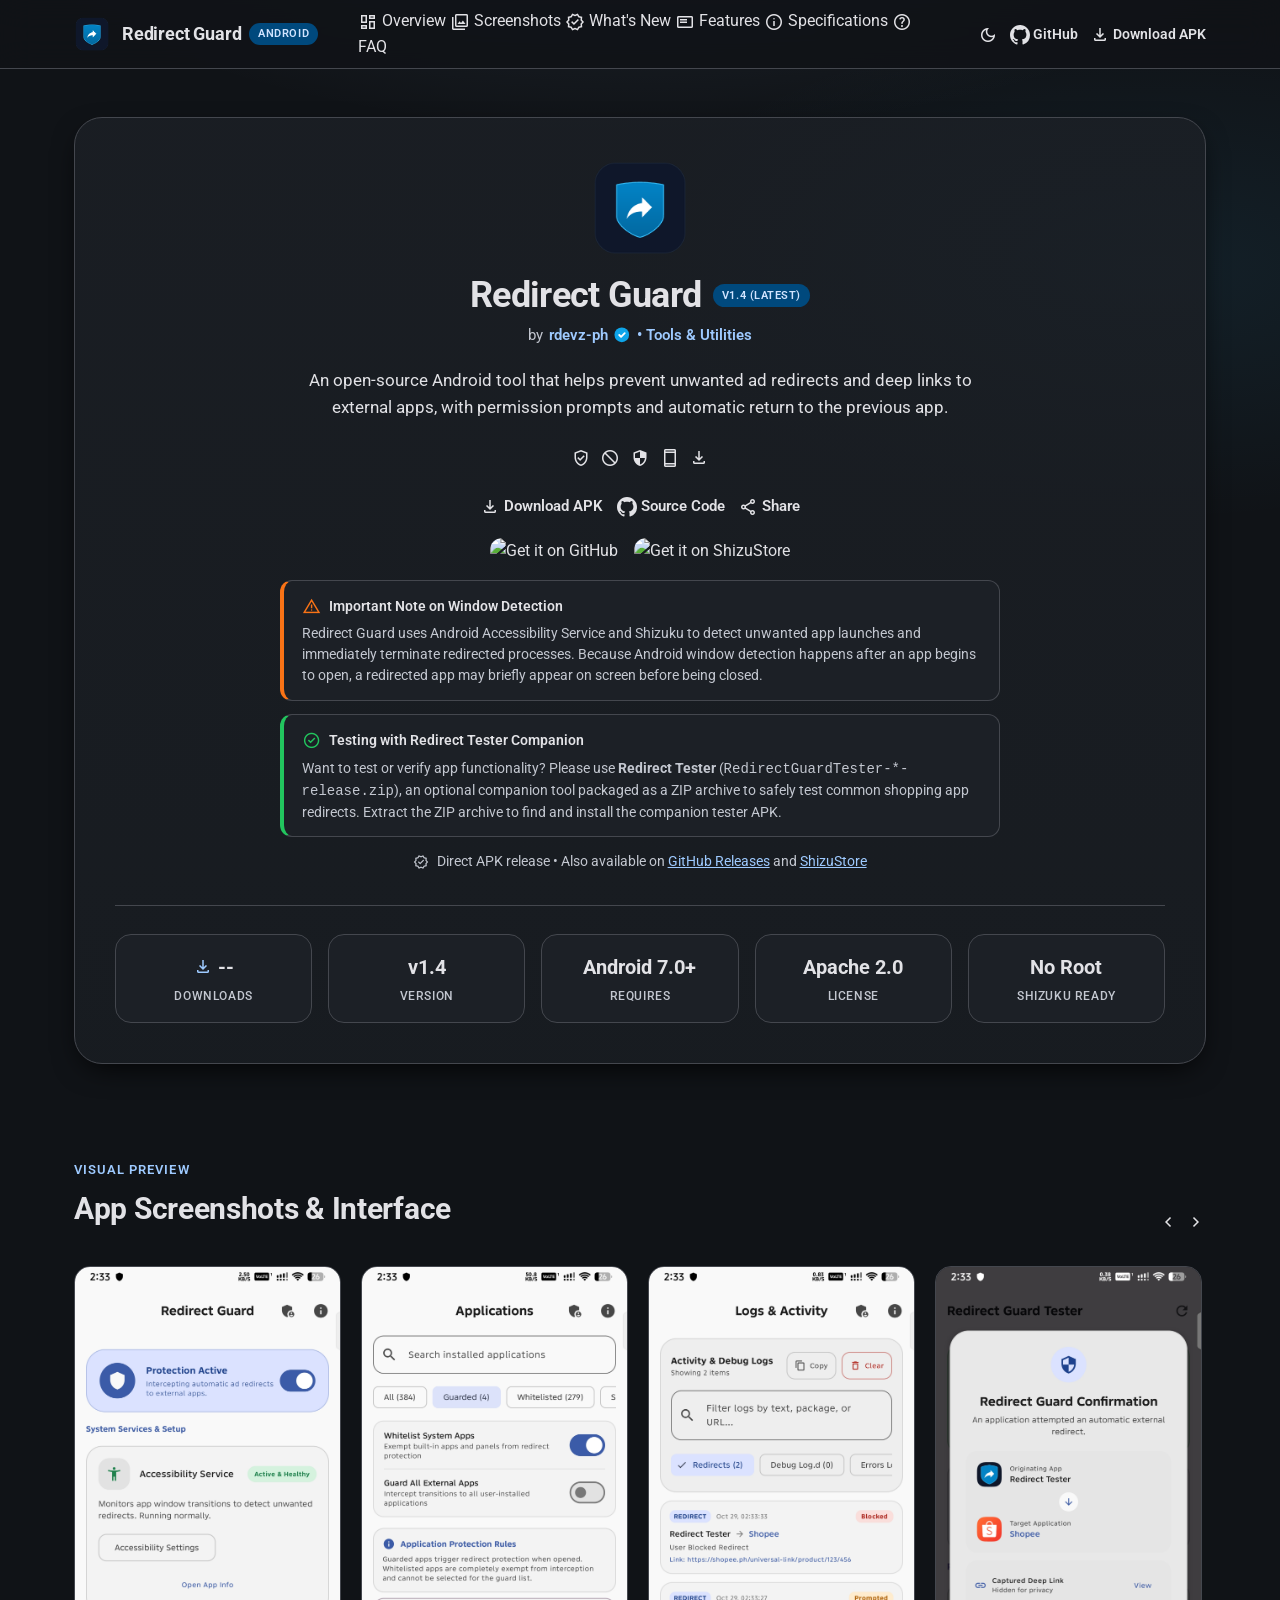
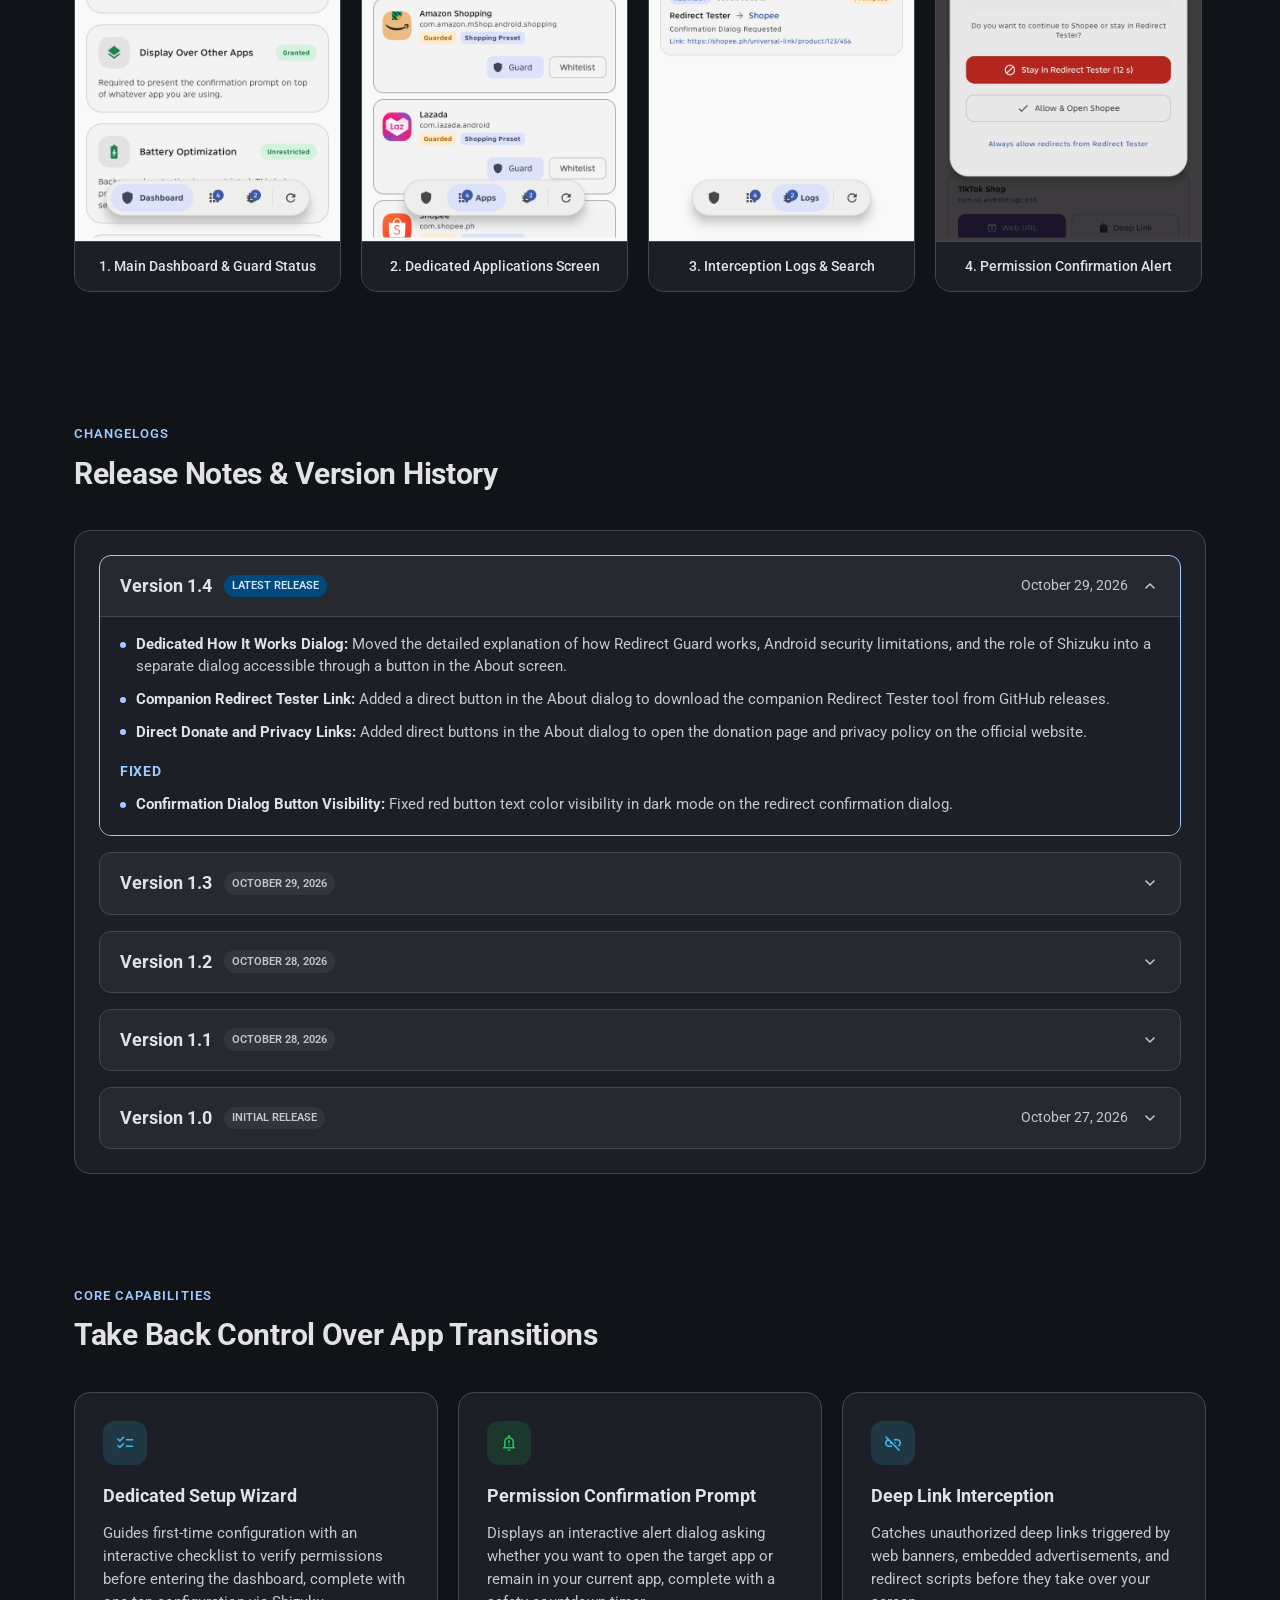
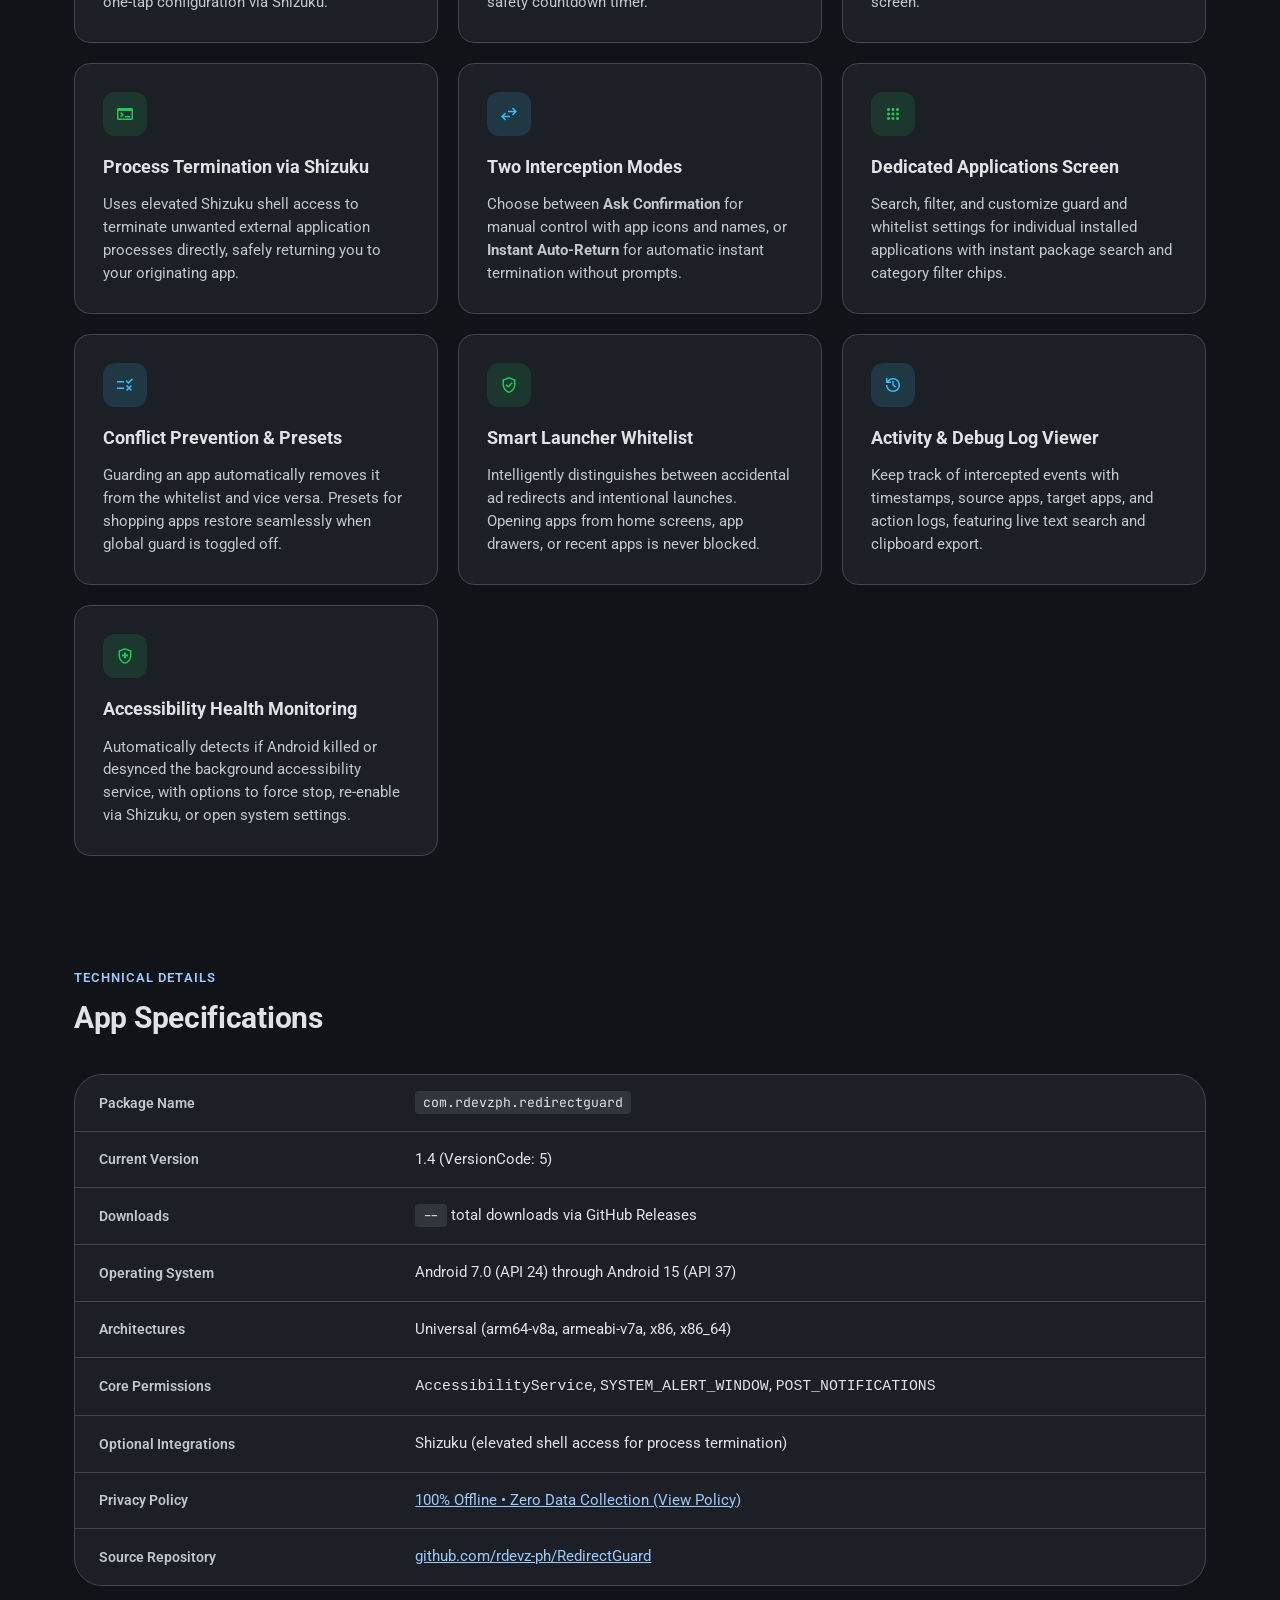
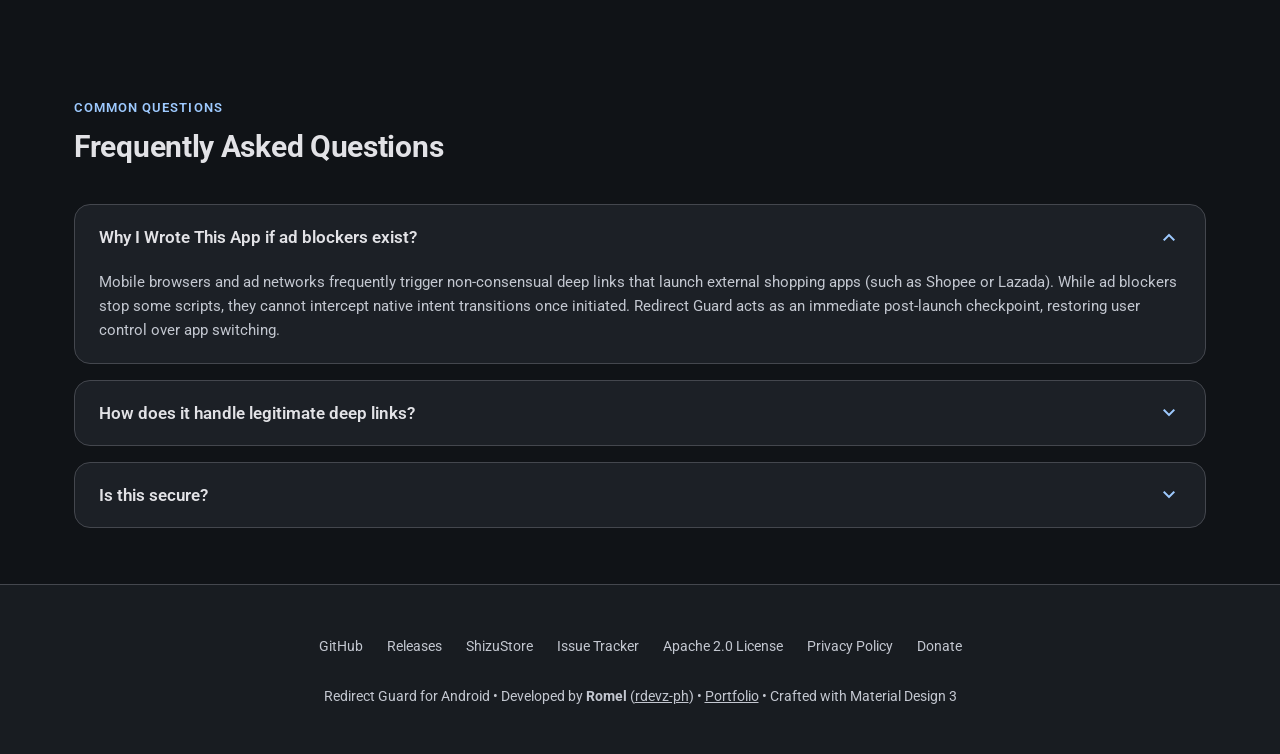
==== commit 17d9d5ce: "docs: add FAQ section to README and web documentation" ====
--- a/docs/index.html
+++ b/docs/index.html
@@ -90,6 +90,10 @@
             <span slot="icon" class="material-symbols-outlined">info</span>
             Specifications
           </md-primary-tab>
+          <md-primary-tab id="tab-faq" data-target="faq">
+            <span slot="icon" class="material-symbols-outlined">help</span>
+            FAQ
+          </md-primary-tab>
         </md-tabs>
       </div>
 
@@ -159,6 +163,10 @@
       <a href="#specs" class="drawer-item" data-target="specs">
         <span class="material-symbols-outlined drawer-icon">info</span>
         <span class="drawer-label">Specifications</span>
+      </a>
+      <a href="#faq" class="drawer-item" data-target="faq">
+        <span class="material-symbols-outlined drawer-icon">help</span>
+        <span class="drawer-label">FAQ</span>
       </a>
     </nav>
 
@@ -561,6 +569,60 @@
     </div>
   </section>
 
+  <!-- Frequently Asked Questions Section -->
+  <section class="section" id="faq">
+    <div class="container">
+      <div class="section-header">
+        <div class="section-title-wrap">
+          <span class="section-subtitle">Common Questions</span>
+          <h2 class="section-title">Frequently Asked Questions</h2>
+        </div>
+      </div>
+
+      <div class="faq-list">
+        <div class="faq-item open">
+          <button class="faq-question" aria-expanded="true">
+            <span>Why I Wrote This App if ad blockers exist?</span>
+            <span class="material-symbols-outlined faq-icon">expand_more</span>
+          </button>
+          <div class="faq-answer">
+            <p>Mobile browsers and ad networks frequently trigger non-consensual deep links that launch external shopping apps (such as Shopee or Lazada). While ad blockers stop some scripts, they cannot intercept native intent transitions once initiated. Redirect Guard acts as an immediate post-launch checkpoint, restoring user control over app switching.</p>
+          </div>
+        </div>
+
+        <div class="faq-item">
+          <button class="faq-question" aria-expanded="false">
+            <span>How does it handle legitimate deep links?</span>
+            <span class="material-symbols-outlined faq-icon">expand_more</span>
+          </button>
+          <div class="faq-answer">
+            <p>Redirect Guard provides multiple layers of control so regular usage remains smooth:</p>
+            <ul>
+              <li><strong>Confirmation Mode:</strong> Displays an alert showing the source app, target app, and deep link URL with an option to proceed or allow always with one tap.</li>
+              <li><strong>Applications & Whitelist Management:</strong> Easily whitelist trusted source apps or exclude specific target apps from the dedicated Applications tab.</li>
+              <li><strong>Normal Launch Protection:</strong> Detects standard launcher intents so opening apps normally from your home screen or app drawer is never blocked.</li>
+            </ul>
+          </div>
+        </div>
+
+        <div class="faq-item">
+          <button class="faq-question" aria-expanded="false">
+            <span>Is this secure?</span>
+            <span class="material-symbols-outlined faq-icon">expand_more</span>
+          </button>
+          <div class="faq-answer">
+            <p>Yes, Redirect Guard is built with strict privacy and security standards:</p>
+            <ul>
+              <li><strong>No Internet Access:</strong> The app does not declare or request the <code>INTERNET</code> permission in its AndroidManifest. Android physically isolates the app from accessing the network.</li>
+              <li><strong>100% Offline:</strong> All monitoring, logs, and settings operate entirely on your device with zero telemetry or data collection.</li>
+              <li><strong>Fully Open Source:</strong> The complete source code is public and reproducible, allowing anyone to inspect the code and verify build integrity.</li>
+            </ul>
+          </div>
+        </div>
+      </div>
+    </div>
+  </section>
+
   <!-- Lightbox Modal -->
   <div class="lightbox-modal" id="lightbox">
     <button class="lightbox-close" id="lightbox-close" aria-label="Close image preview">
@@ -936,7 +998,8 @@
       { id: 'screenshots', tab: document.getElementById('tab-screenshots') },
       { id: 'whats-new', tab: document.getElementById('tab-whats-new') },
       { id: 'features', tab: document.getElementById('tab-features') },
-      { id: 'specs', tab: document.getElementById('tab-specs') }
+      { id: 'specs', tab: document.getElementById('tab-specs') },
+      { id: 'faq', tab: document.getElementById('tab-faq') }
     ];
 
     let isTabClickScrolling = false;
@@ -1059,6 +1122,17 @@
     window.addEventListener('hashchange', updateActiveNav, { passive: true });
 
     updateActiveNav();
+
+    // FAQ Accordion Toggle
+    document.querySelectorAll('.faq-question').forEach(button => {
+      button.addEventListener('click', () => {
+        const item = button.closest('.faq-item');
+        if (!item) return;
+        const isOpen = item.classList.contains('open');
+        item.classList.toggle('open', !isOpen);
+        button.setAttribute('aria-expanded', !isOpen);
+      });
+    });
   </script>
 </body>
 
--- a/docs/style.css
+++ b/docs/style.css
@@ -1569,3 +1569,77 @@
   }
 }
 
+
+/* ==========================================================================
+   FAQ Section
+   ========================================================================== */
+.faq-list {
+  display: flex;
+  flex-direction: column;
+  gap: 1rem;
+  width: 100%;
+}
+
+.faq-item {
+  background-color: var(--md-sys-color-surface-container);
+  border: 1px solid var(--md-sys-color-outline-variant);
+  border-radius: var(--md-sys-shape-corner-large);
+  overflow: hidden;
+  transition: border-color var(--md-sys-motion-duration-short) ease;
+}
+
+.faq-item:hover {
+  border-color: var(--md-sys-color-primary);
+}
+
+.faq-question {
+  display: flex;
+  align-items: center;
+  justify-content: space-between;
+  width: 100%;
+  padding: 1.25rem 1.5rem;
+  background: transparent;
+  border: none;
+  cursor: pointer;
+  text-align: left;
+  font-family: inherit;
+  font-size: 1.05rem;
+  font-weight: 600;
+  color: var(--md-sys-color-on-surface);
+  gap: 1rem;
+}
+
+.faq-icon {
+  font-size: 1.5rem;
+  color: var(--md-sys-color-primary);
+  transition: transform var(--md-sys-motion-duration-short) ease;
+  flex-shrink: 0;
+}
+
+.faq-item.open .faq-icon {
+  transform: rotate(180deg);
+}
+
+.faq-answer {
+  display: none;
+  padding: 0 1.5rem 1.25rem 1.5rem;
+  font-size: 0.95rem;
+  line-height: 1.6;
+  color: var(--md-sys-color-on-surface-variant);
+  border-top: 1px solid transparent;
+}
+
+.faq-item.open .faq-answer {
+  display: block;
+}
+
+.faq-answer ul {
+  margin: 0.5rem 0 0.5rem 1.25rem;
+  display: flex;
+  flex-direction: column;
+  gap: 0.35rem;
+}
+
+.faq-answer li {
+  list-style-type: disc;
+}
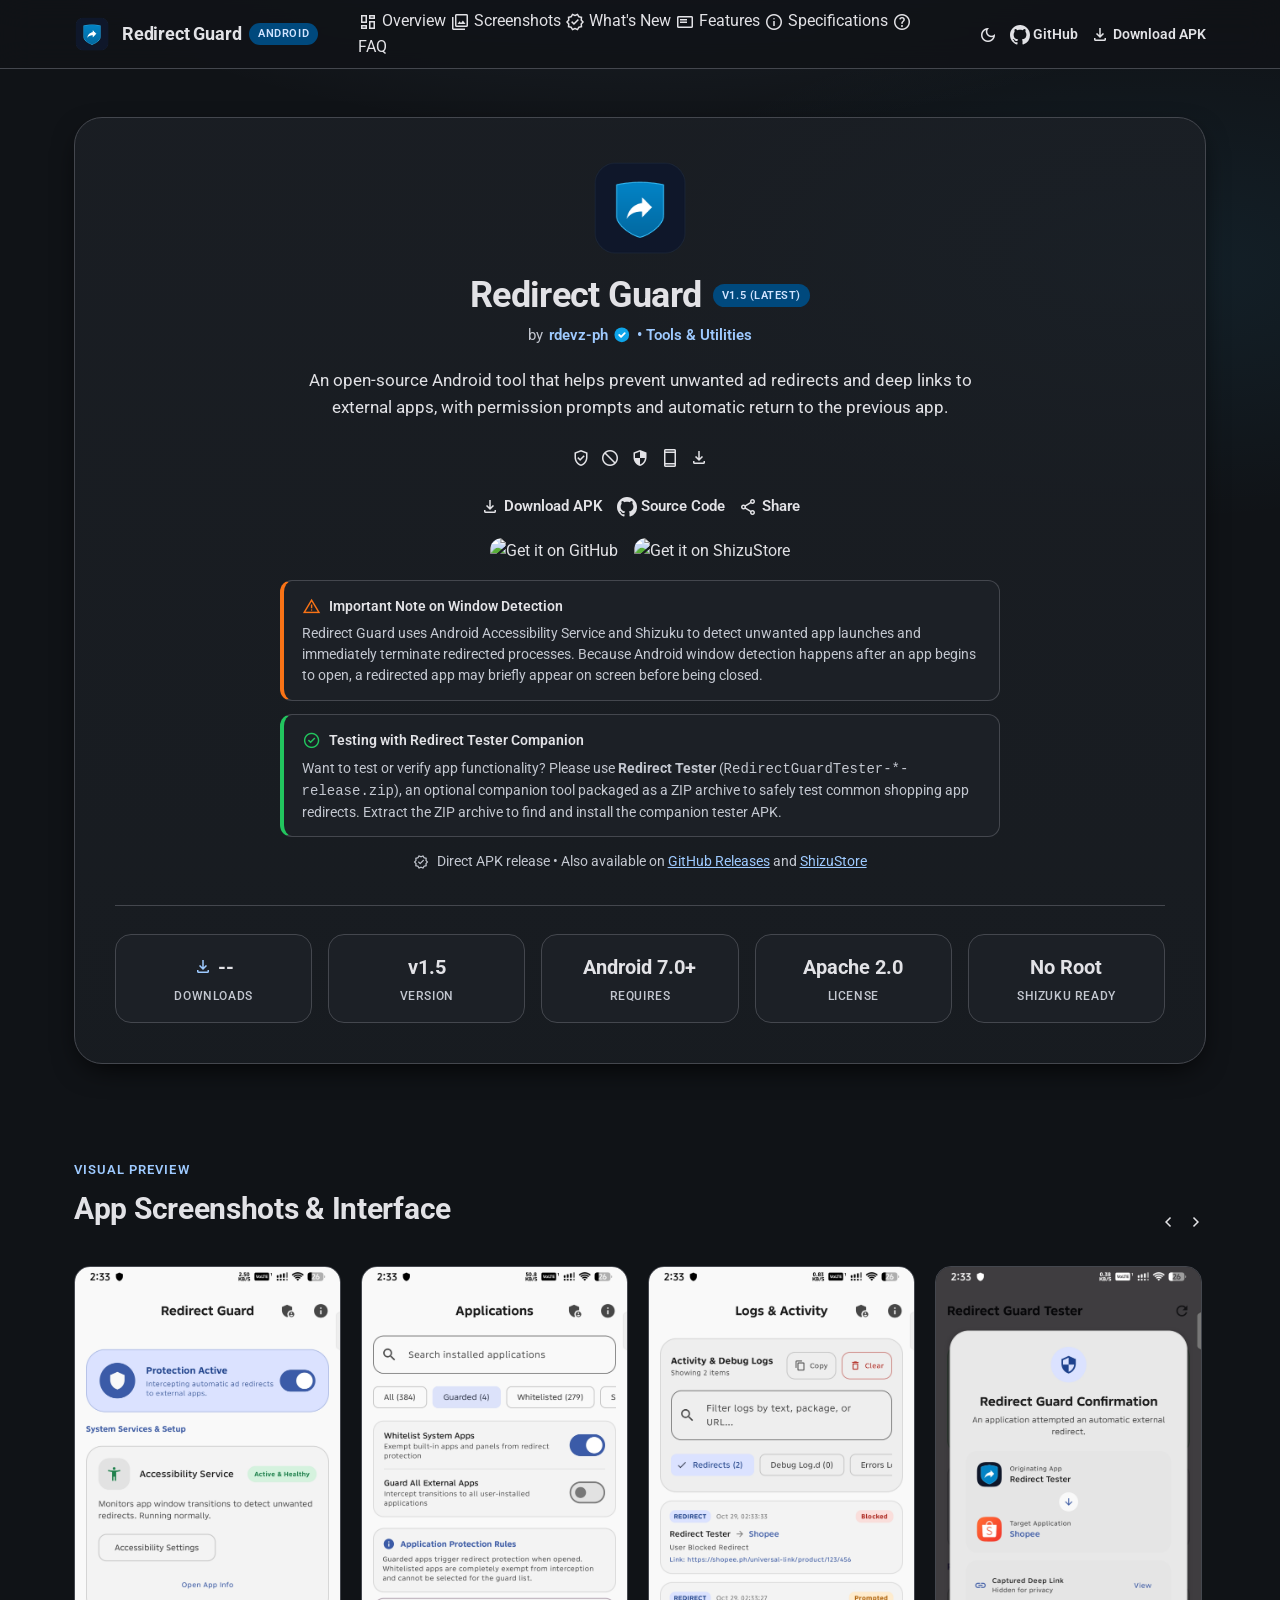
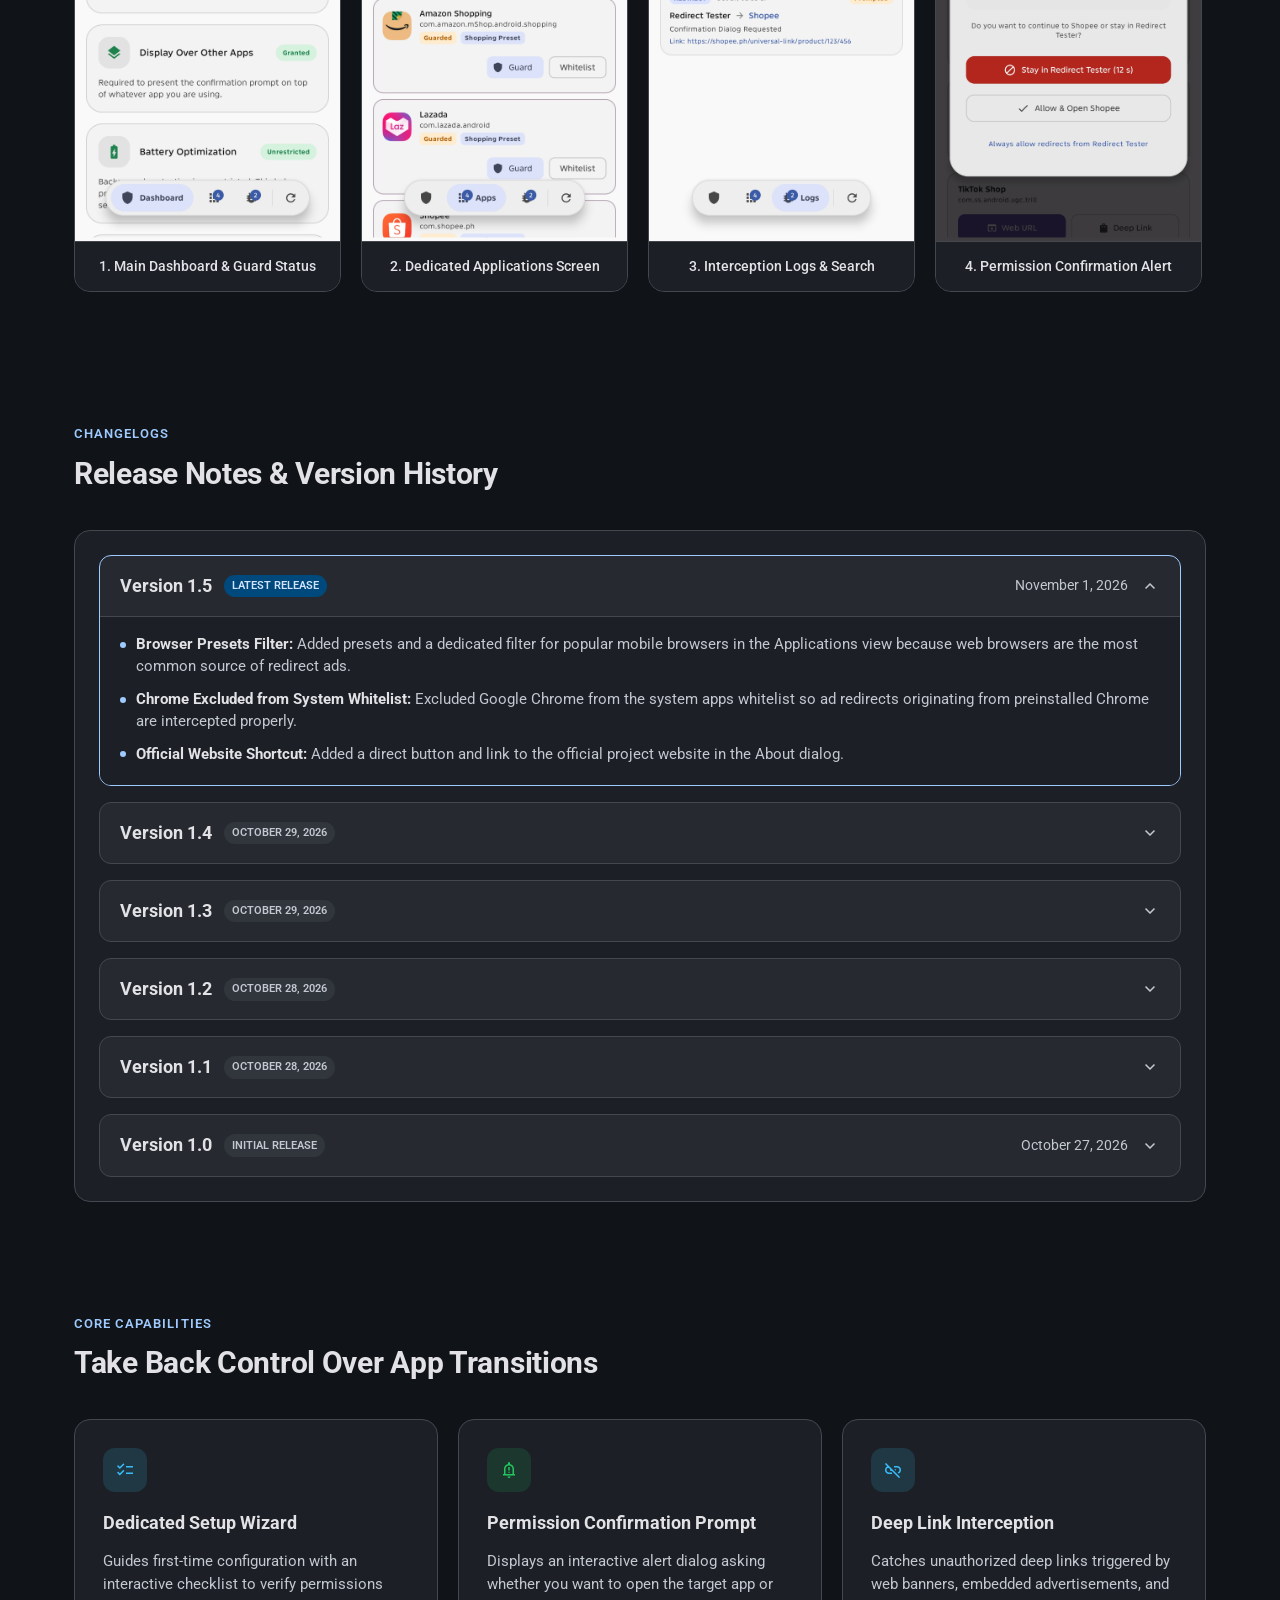
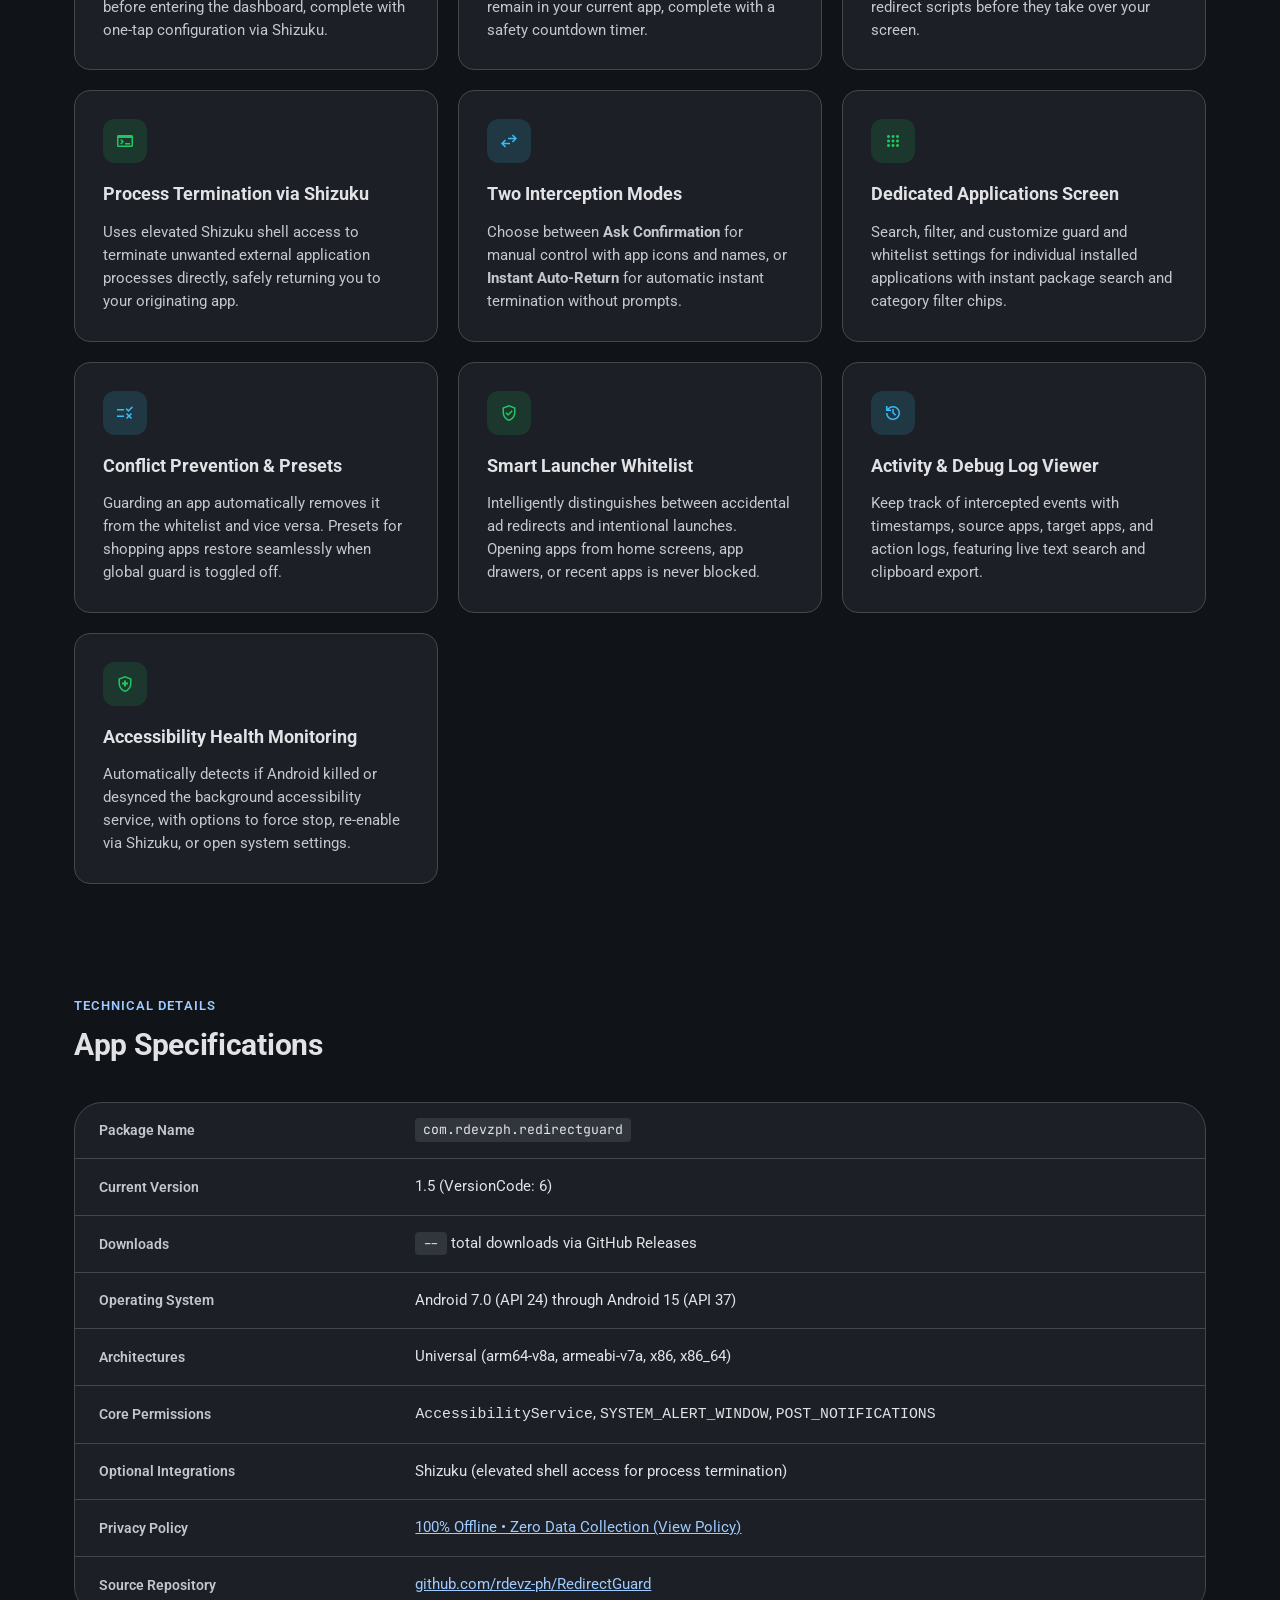
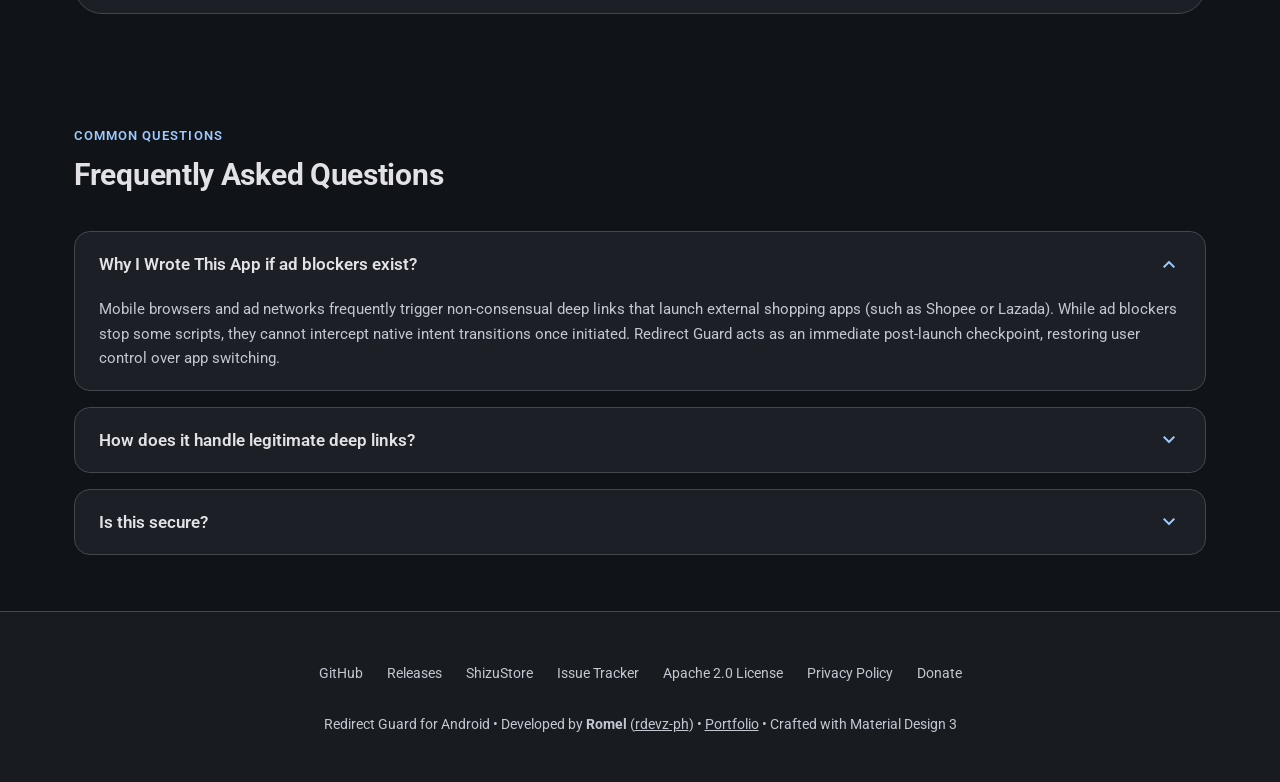
==== commit 4b6ffaae: "feat: add browser presets and exclude Chrome from system whitelist [skip ci] - Add browser presets a" ====
--- a/docs/index.html
+++ b/docs/index.html
@@ -199,7 +199,7 @@
           <div class="hero-title-group">
             <div class="app-title-row">
               <h1 class="app-name">Redirect Guard</h1>
-              <span class="brand-badge" id="hero-version-chip">v1.4 (Latest)</span>
+              <span class="brand-badge" id="hero-version-chip">v1.5 (Latest)</span>
             </div>
 
             <div class="app-developer">
@@ -313,7 +313,7 @@
           </div>
 
           <div class="stat-item">
-            <div class="stat-value" id="stat-version">v1.4</div>
+            <div class="stat-value" id="stat-version">v1.5</div>
             <div class="stat-label">Version</div>
           </div>
 
@@ -531,7 +531,7 @@
             </tr>
             <tr>
               <th>Current Version</th>
-              <td><span id="table-version">1.4</span> (VersionCode: <span id="table-version-code">5</span>)</td>
+              <td><span id="table-version">1.5</span> (VersionCode: <span id="table-version-code">6</span>)</td>
             </tr>
             <tr>
               <th>Downloads</th>
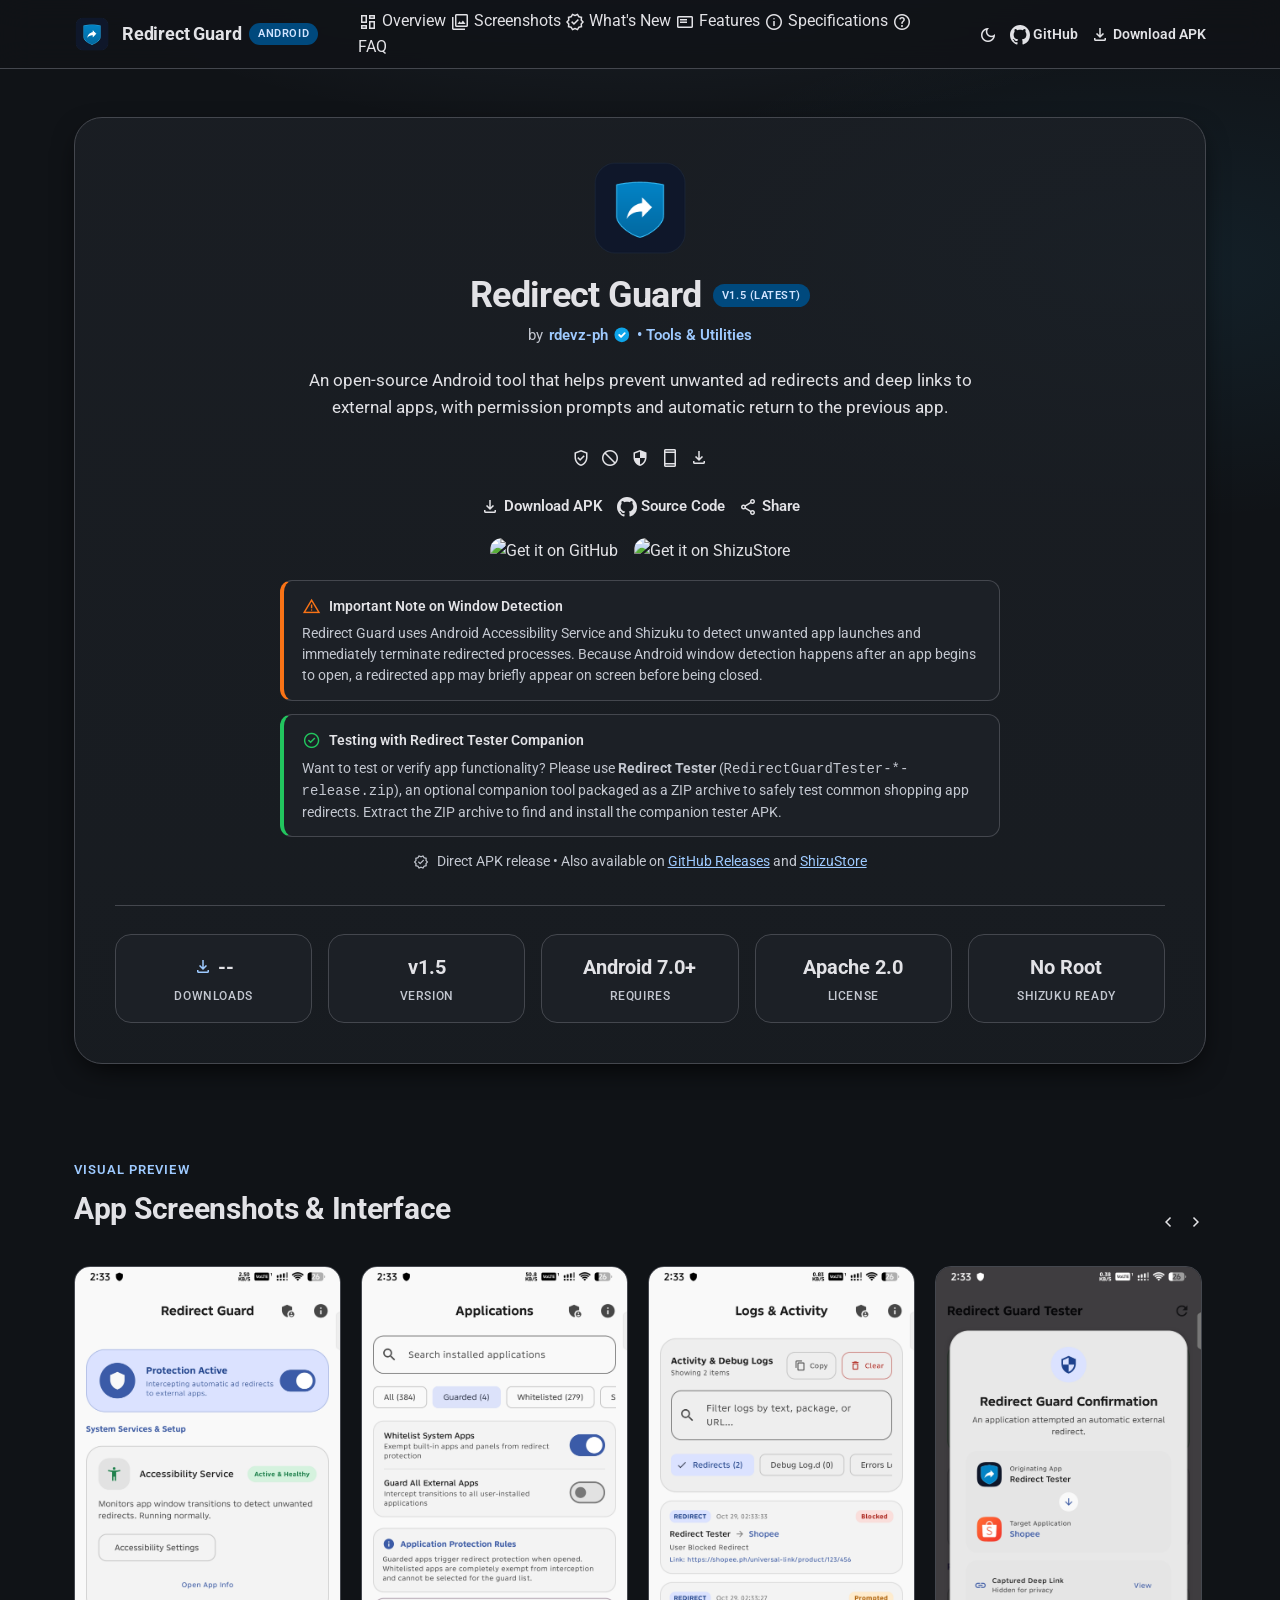
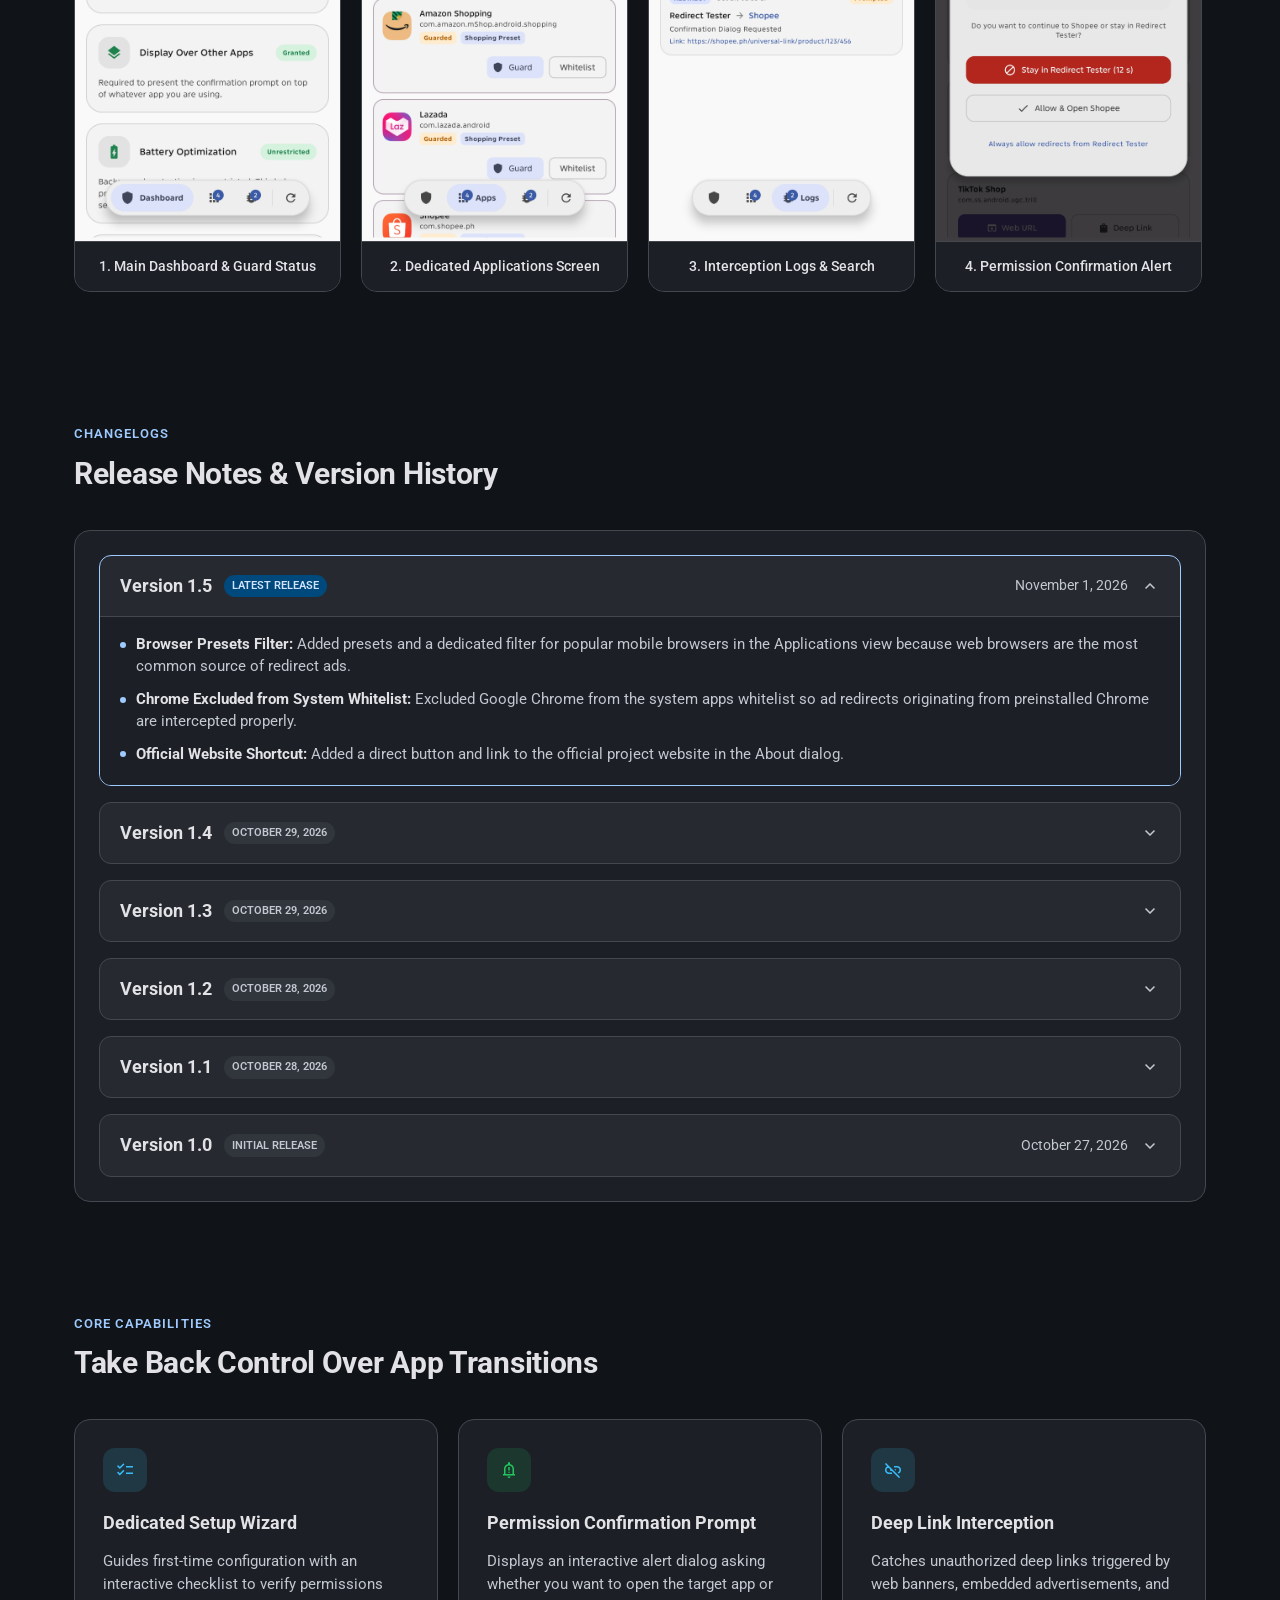
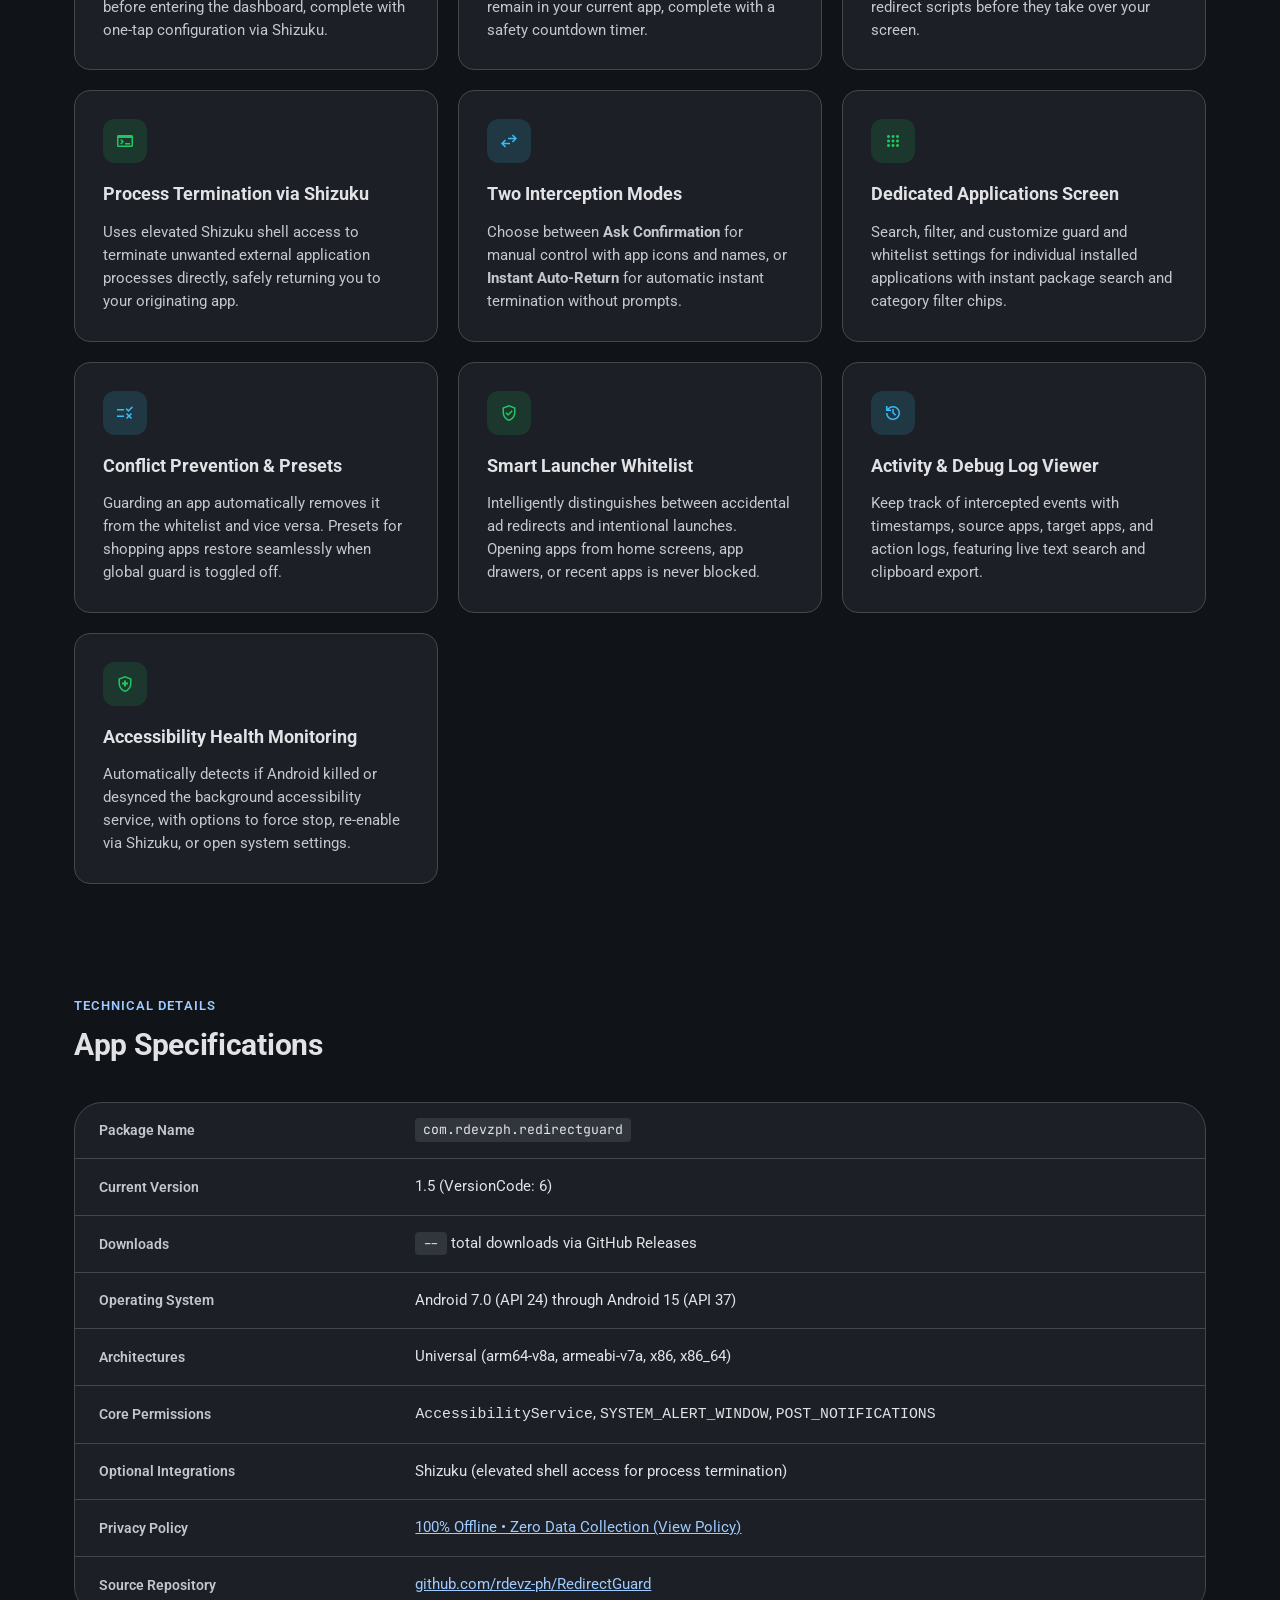
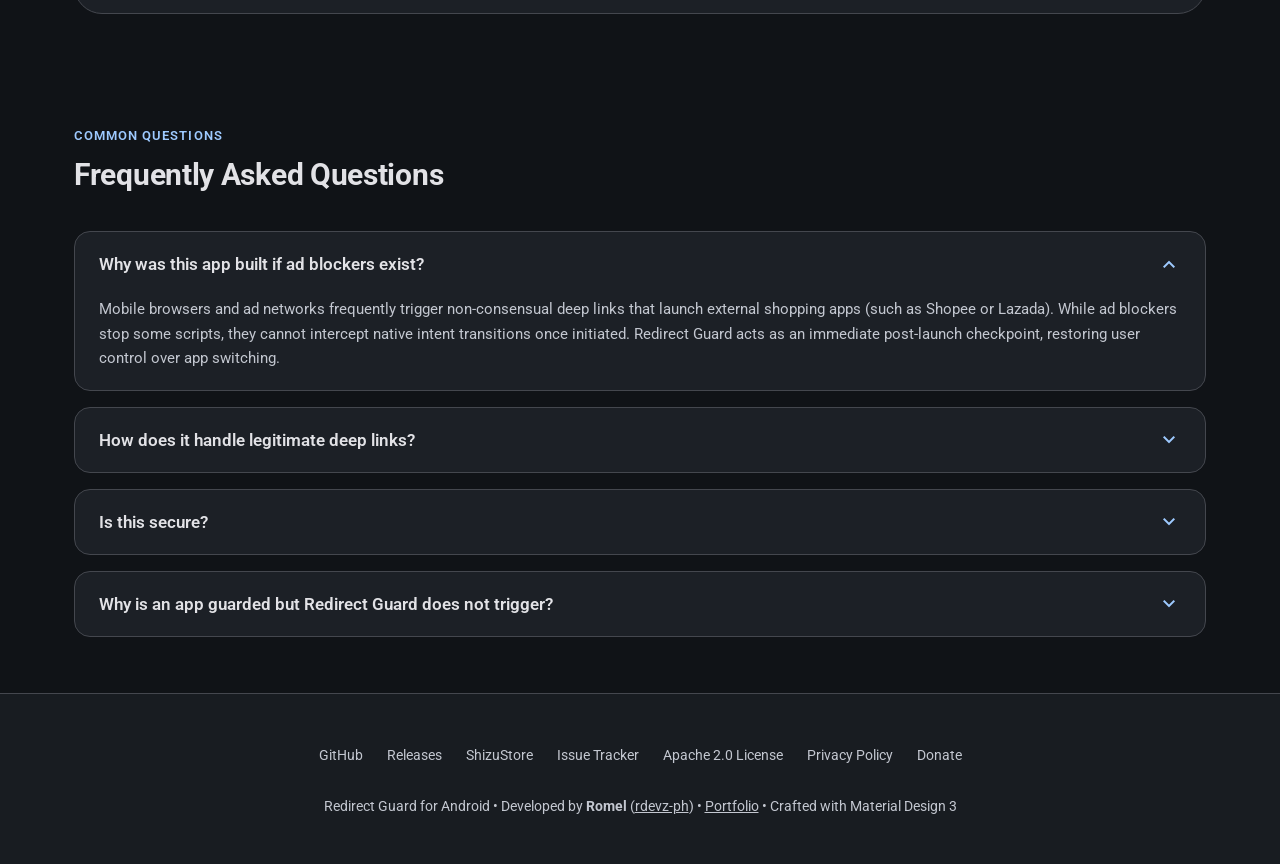
==== commit 63ac8d34: "docs: add troubleshooting FAQ and clean up initialization log [skip ci] - Add FAQ section explaining" ====
--- a/docs/index.html
+++ b/docs/index.html
@@ -582,7 +582,7 @@
       <div class="faq-list">
         <div class="faq-item open">
           <button class="faq-question" aria-expanded="true">
-            <span>Why I Wrote This App if ad blockers exist?</span>
+            <span>Why was this app built if ad blockers exist?</span>
             <span class="material-symbols-outlined faq-icon">expand_more</span>
           </button>
           <div class="faq-answer">
@@ -616,6 +616,20 @@
               <li><strong>No Internet Access:</strong> The app does not declare or request the <code>INTERNET</code> permission in its AndroidManifest. Android physically isolates the app from accessing the network.</li>
               <li><strong>100% Offline:</strong> All monitoring, logs, and settings operate entirely on your device with zero telemetry or data collection.</li>
               <li><strong>Fully Open Source:</strong> The complete source code is public and reproducible, allowing anyone to inspect the code and verify build integrity.</li>
+            </ul>
+          </div>
+        </div>
+
+        <div class="faq-item">
+          <button class="faq-question" aria-expanded="false">
+            <span>Why is an app guarded but Redirect Guard does not trigger?</span>
+            <span class="material-symbols-outlined faq-icon">expand_more</span>
+          </button>
+          <div class="faq-answer">
+            <p>If an app is on your guarded list but redirects are not being intercepted, check the following:</p>
+            <ul>
+              <li><strong>Source App Whitelist:</strong> Verify that the source app where the redirect begins (such as Google Chrome) is not whitelisted in the Applications tab. Whitelisted source apps are completely exempt from interception.</li>
+              <li><strong>Accessibility Service Health:</strong> Check that Android background battery restrictions have not stopped or killed the Accessibility Service. You can check service health on the dashboard and re-enable it if needed.</li>
             </ul>
           </div>
         </div>
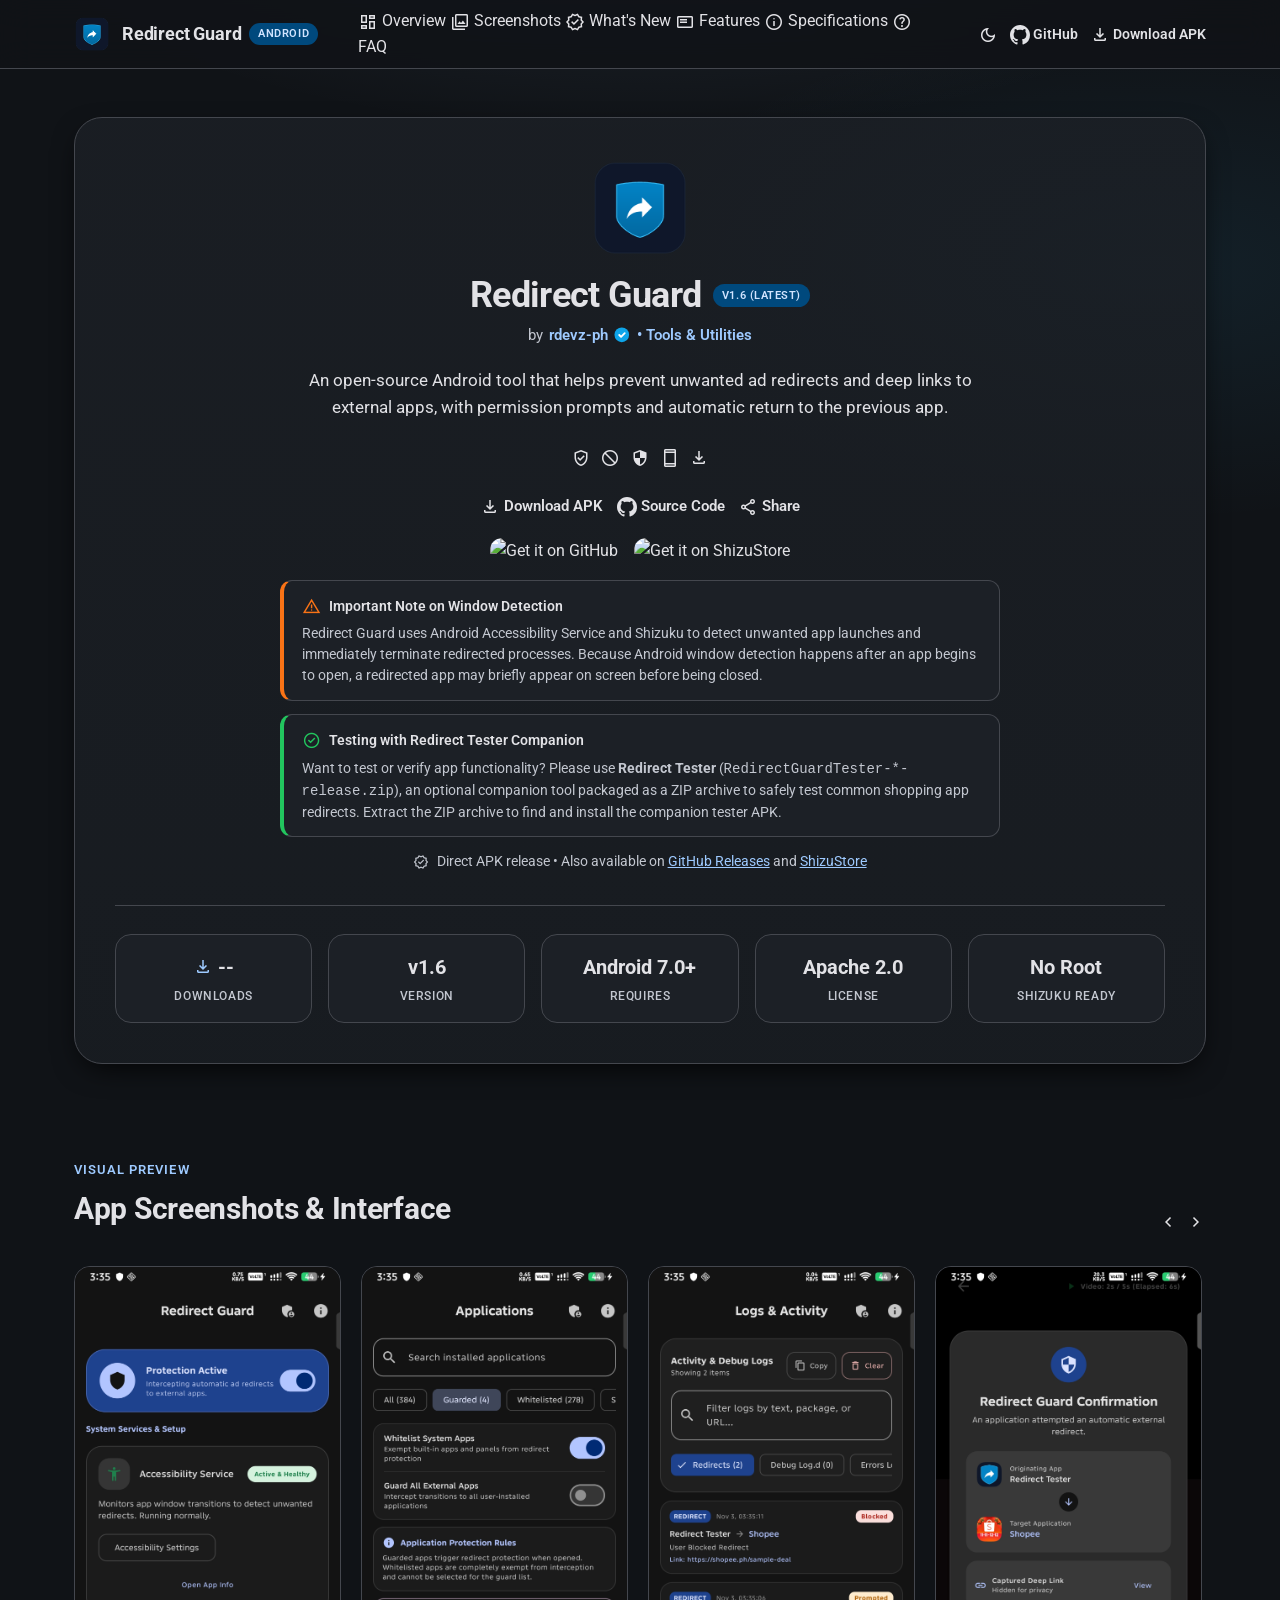
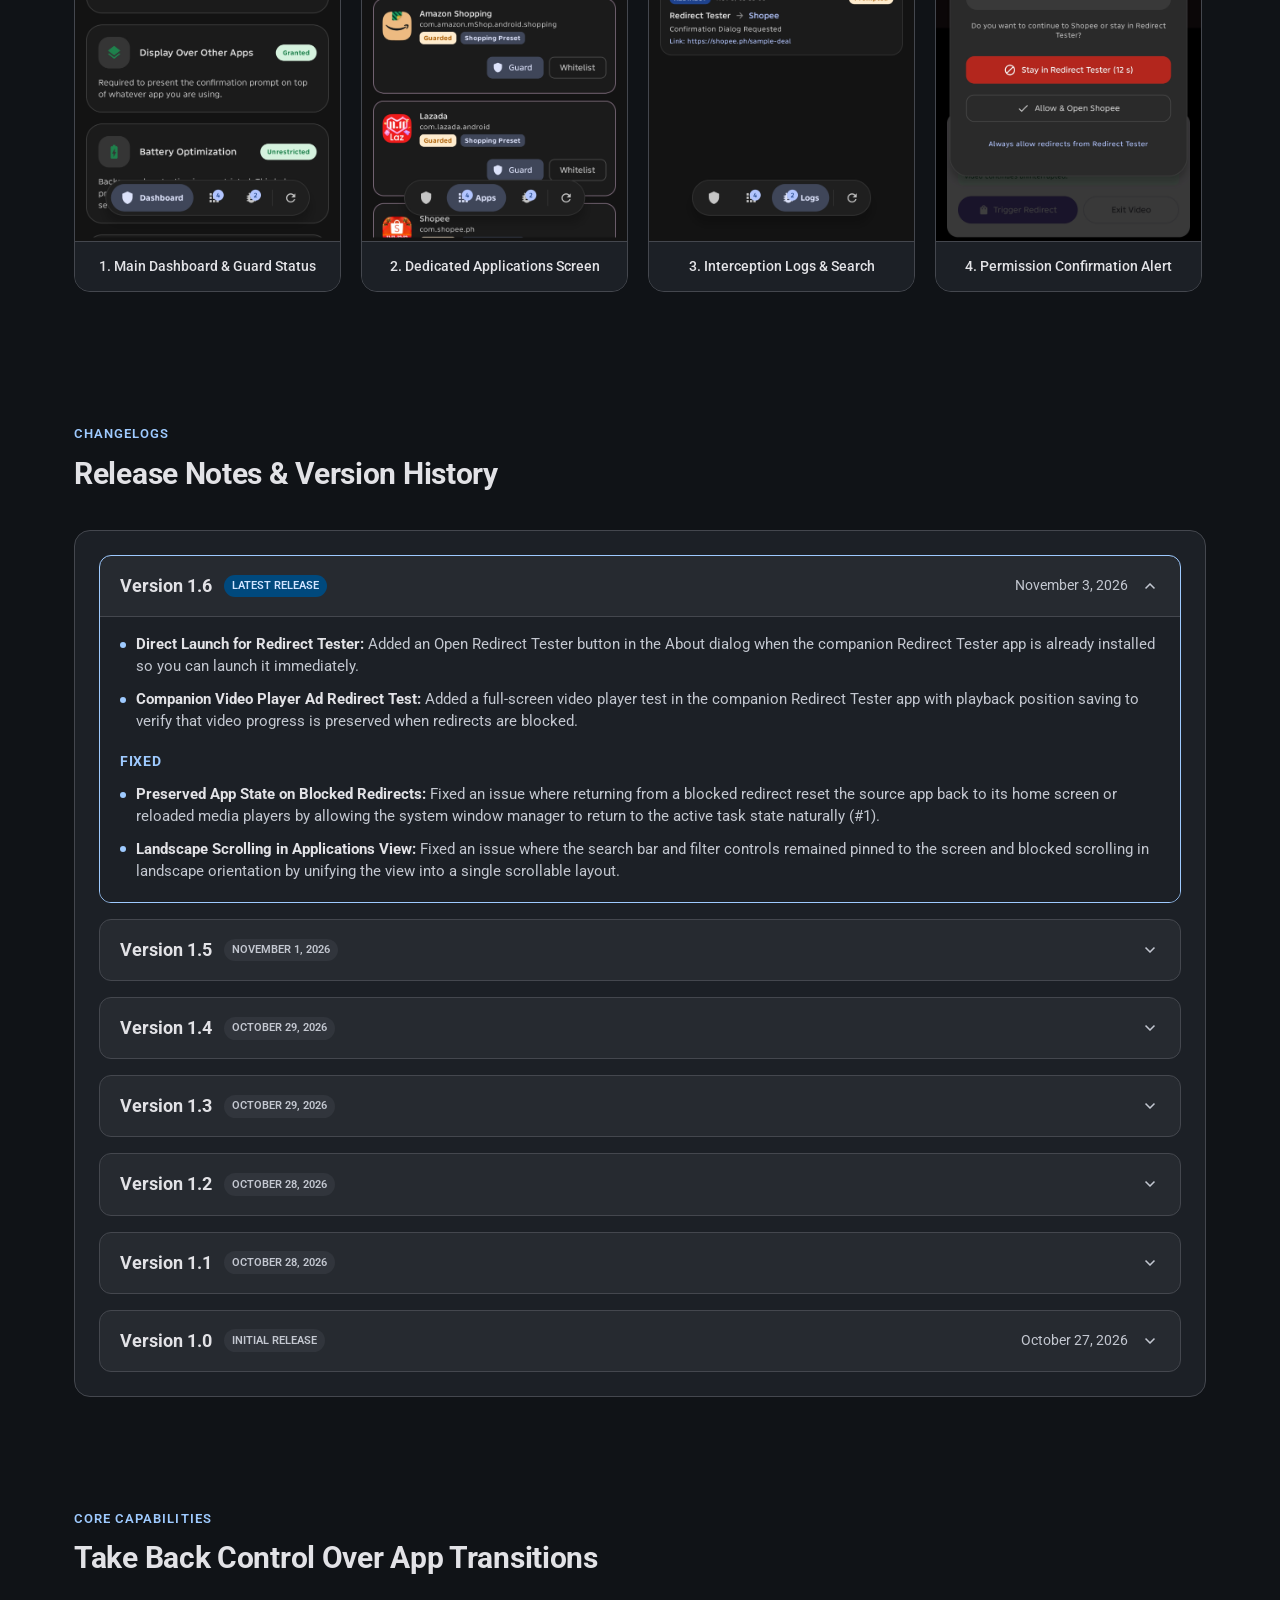
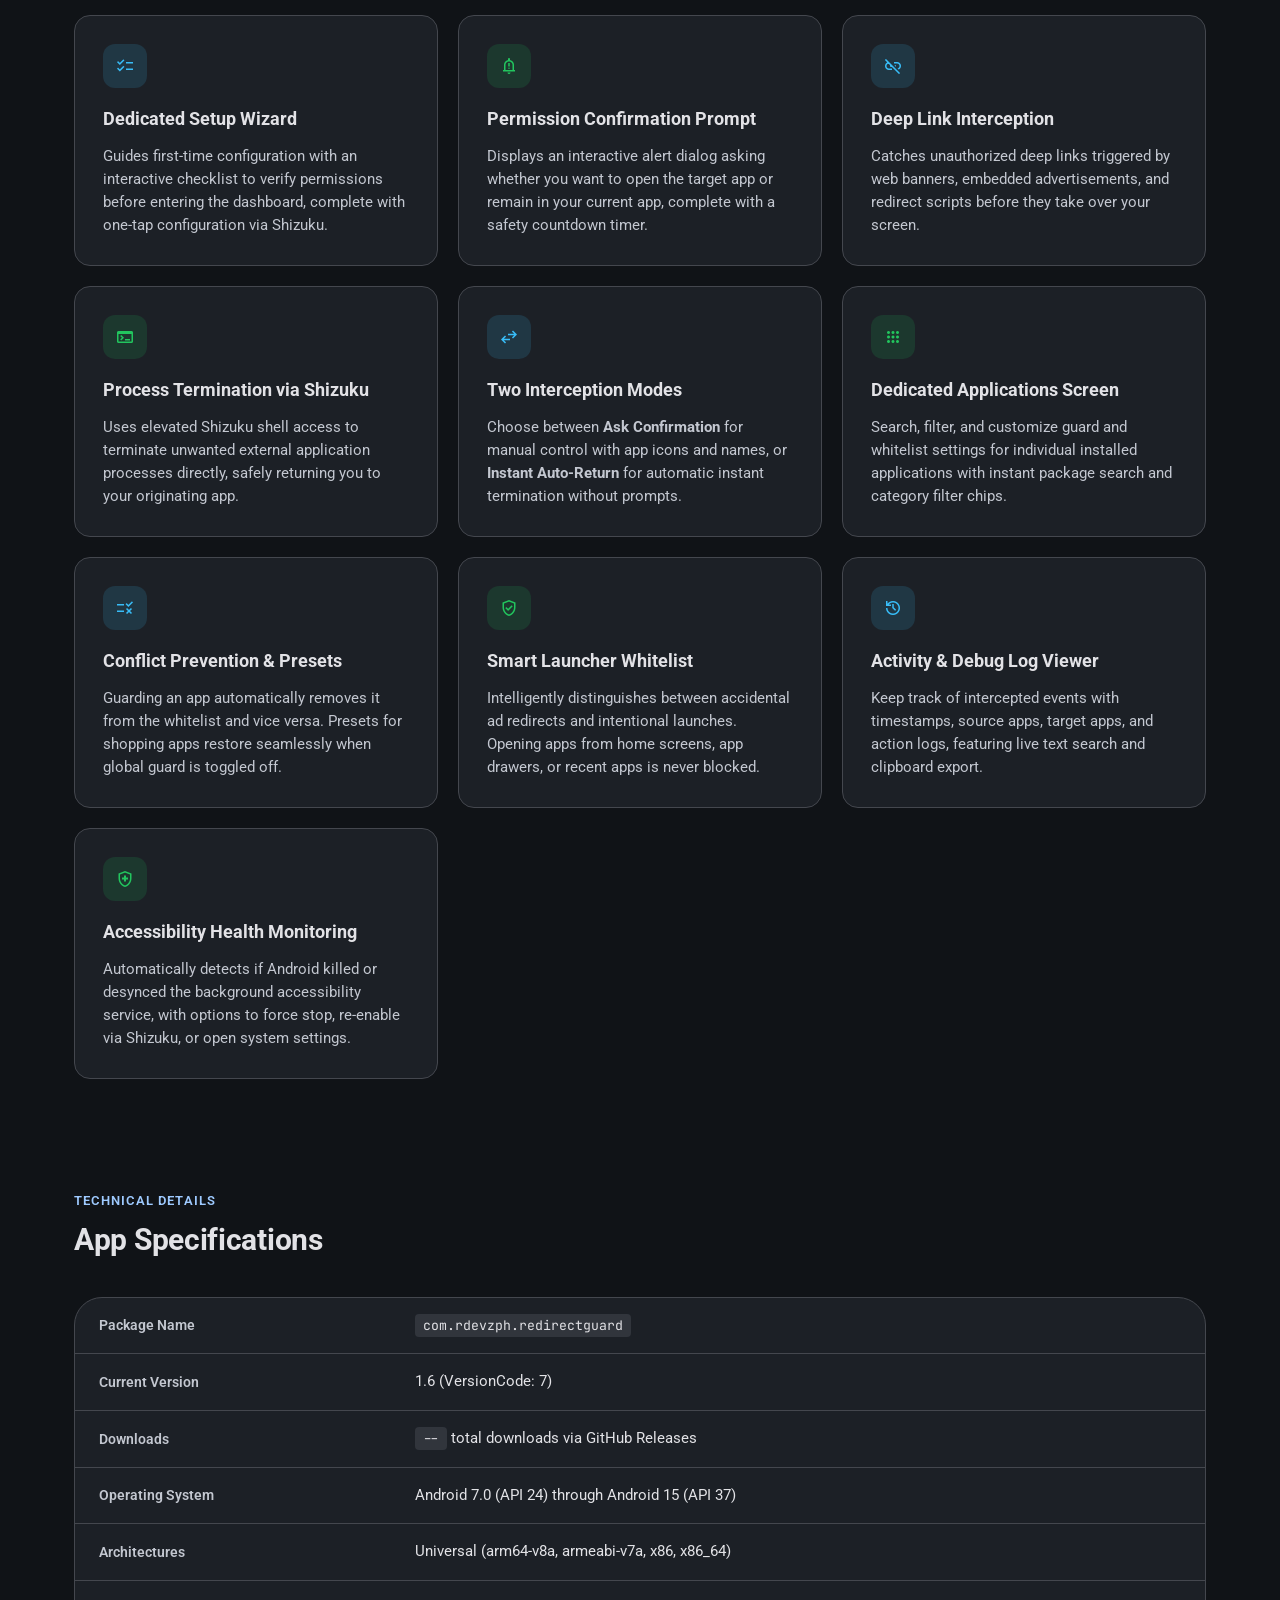
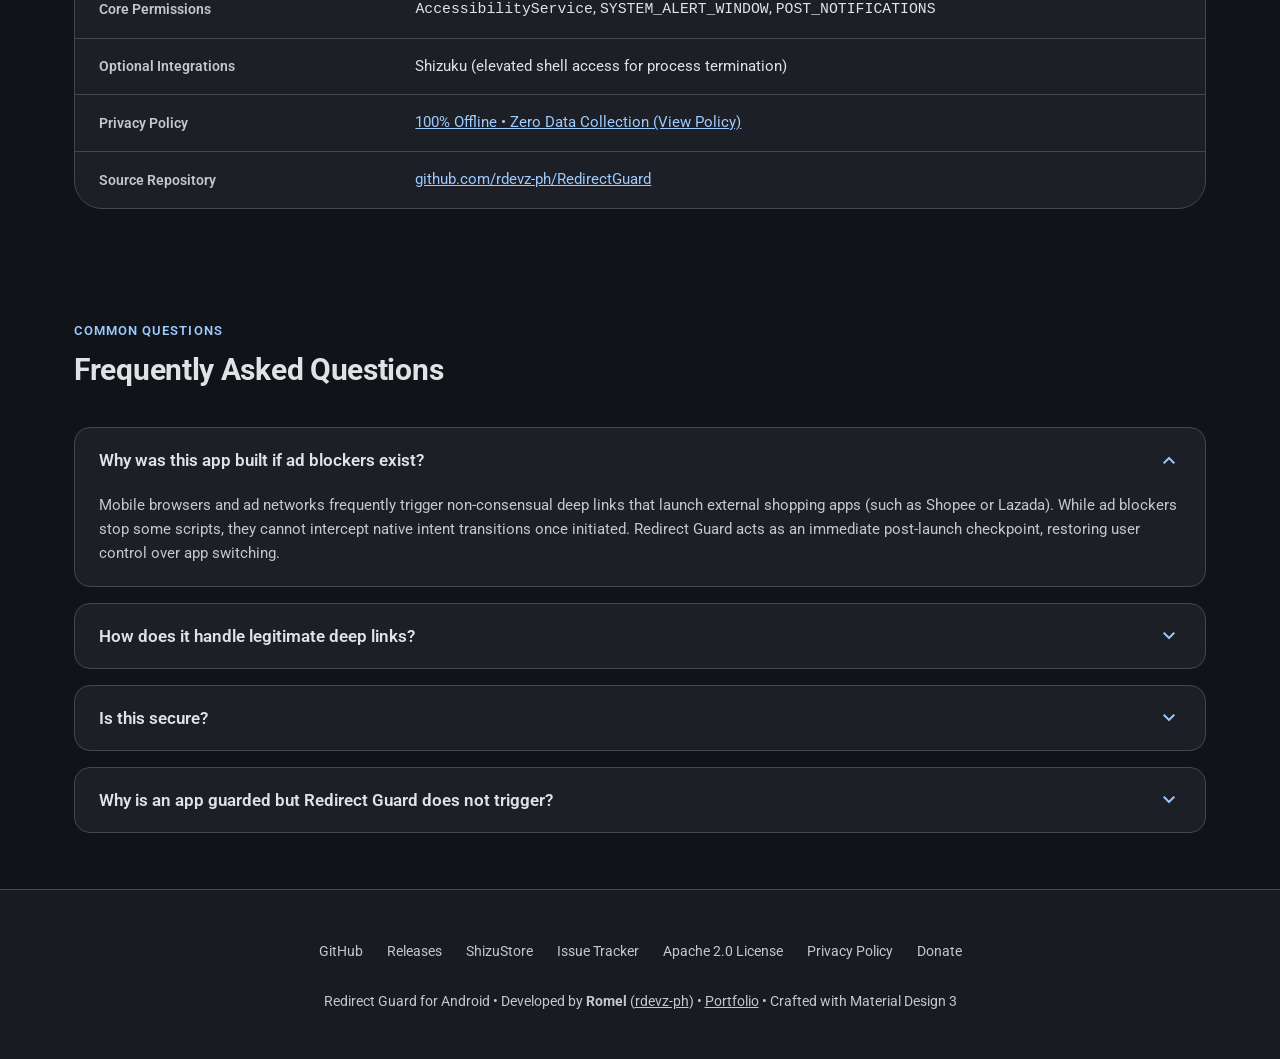
==== commit 55b068bc: "feat: bump version to 1.6 and fix landscape scrolling [skip ci] - Bump application and tester versio" ====
--- a/docs/index.html
+++ b/docs/index.html
@@ -199,7 +199,7 @@
           <div class="hero-title-group">
             <div class="app-title-row">
               <h1 class="app-name">Redirect Guard</h1>
-              <span class="brand-badge" id="hero-version-chip">v1.5 (Latest)</span>
+              <span class="brand-badge" id="hero-version-chip">v1.6 (Latest)</span>
             </div>
 
             <div class="app-developer">
@@ -313,7 +313,7 @@
           </div>
 
           <div class="stat-item">
-            <div class="stat-value" id="stat-version">v1.5</div>
+            <div class="stat-value" id="stat-version">v1.6</div>
             <div class="stat-label">Version</div>
           </div>
 
@@ -531,7 +531,7 @@
             </tr>
             <tr>
               <th>Current Version</th>
-              <td><span id="table-version">1.5</span> (VersionCode: <span id="table-version-code">6</span>)</td>
+              <td><span id="table-version">1.6</span> (VersionCode: <span id="table-version-code">7</span>)</td>
             </tr>
             <tr>
               <th>Downloads</th>
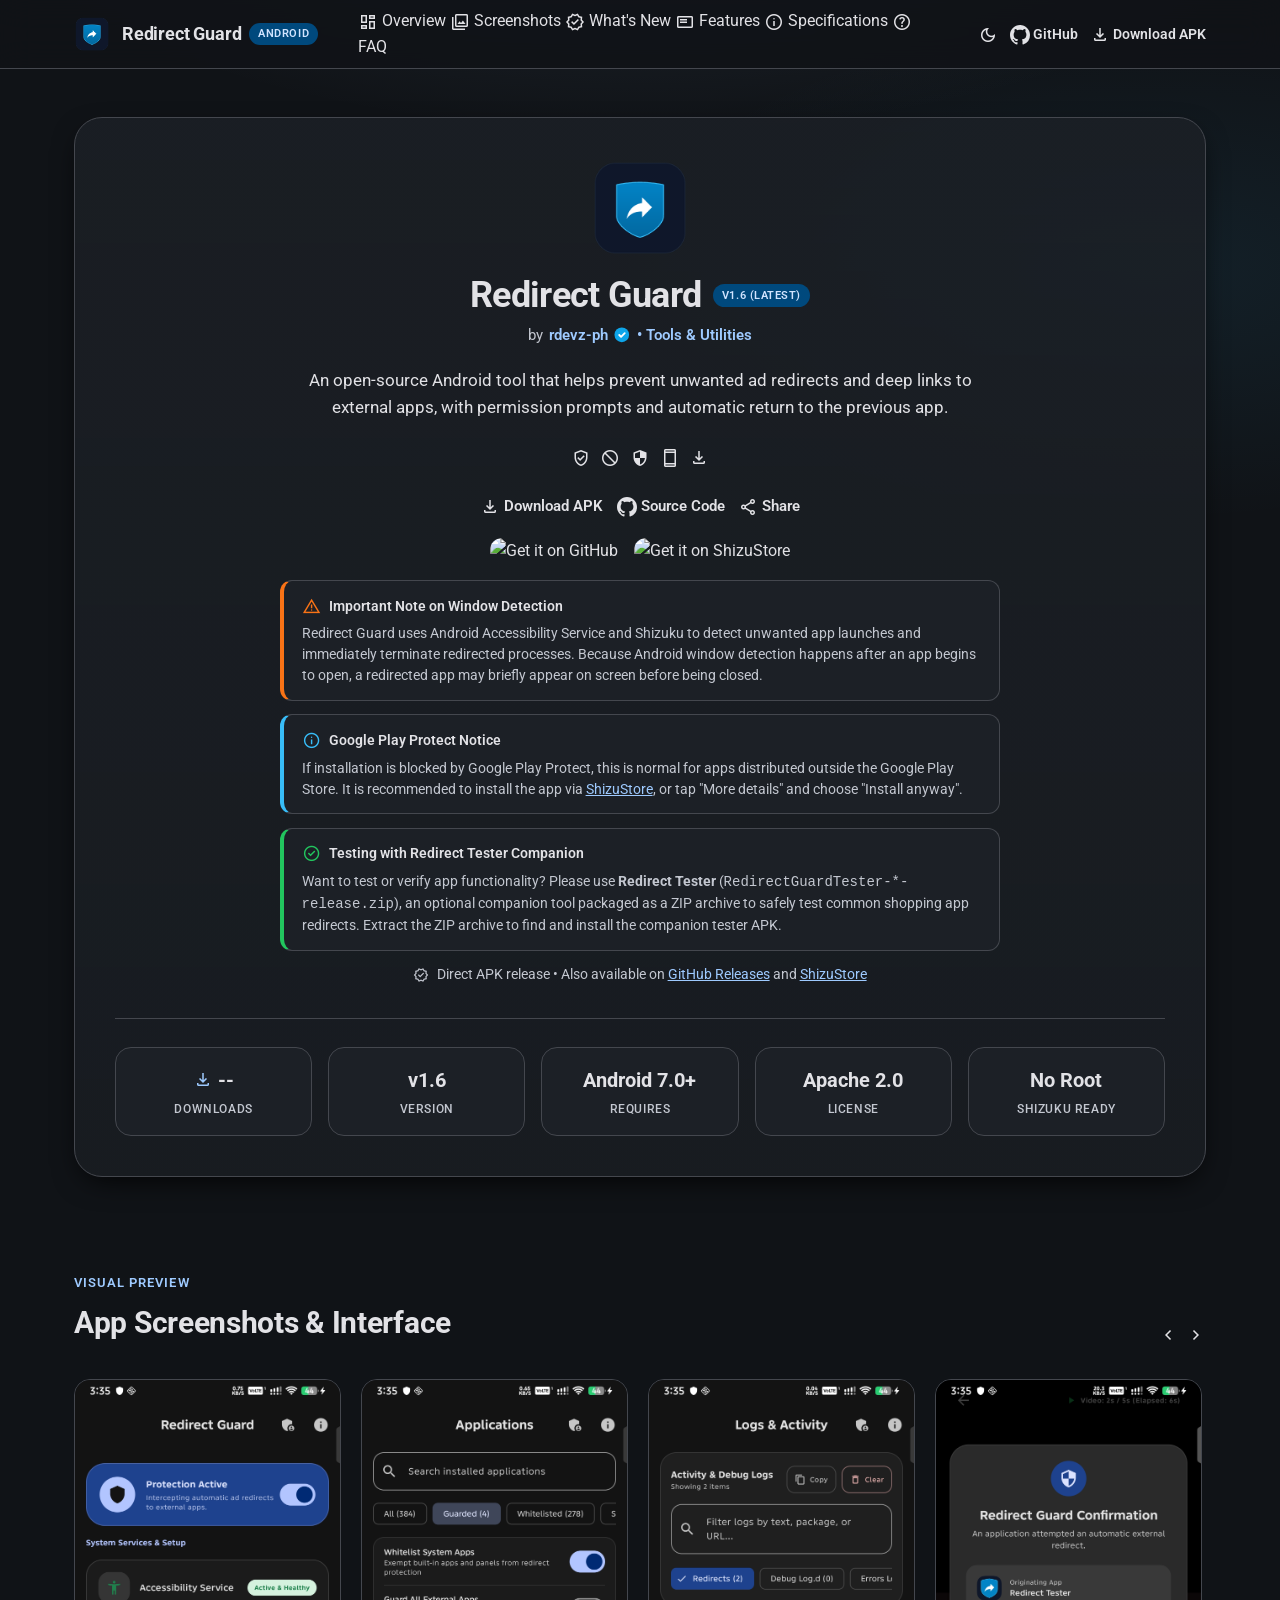
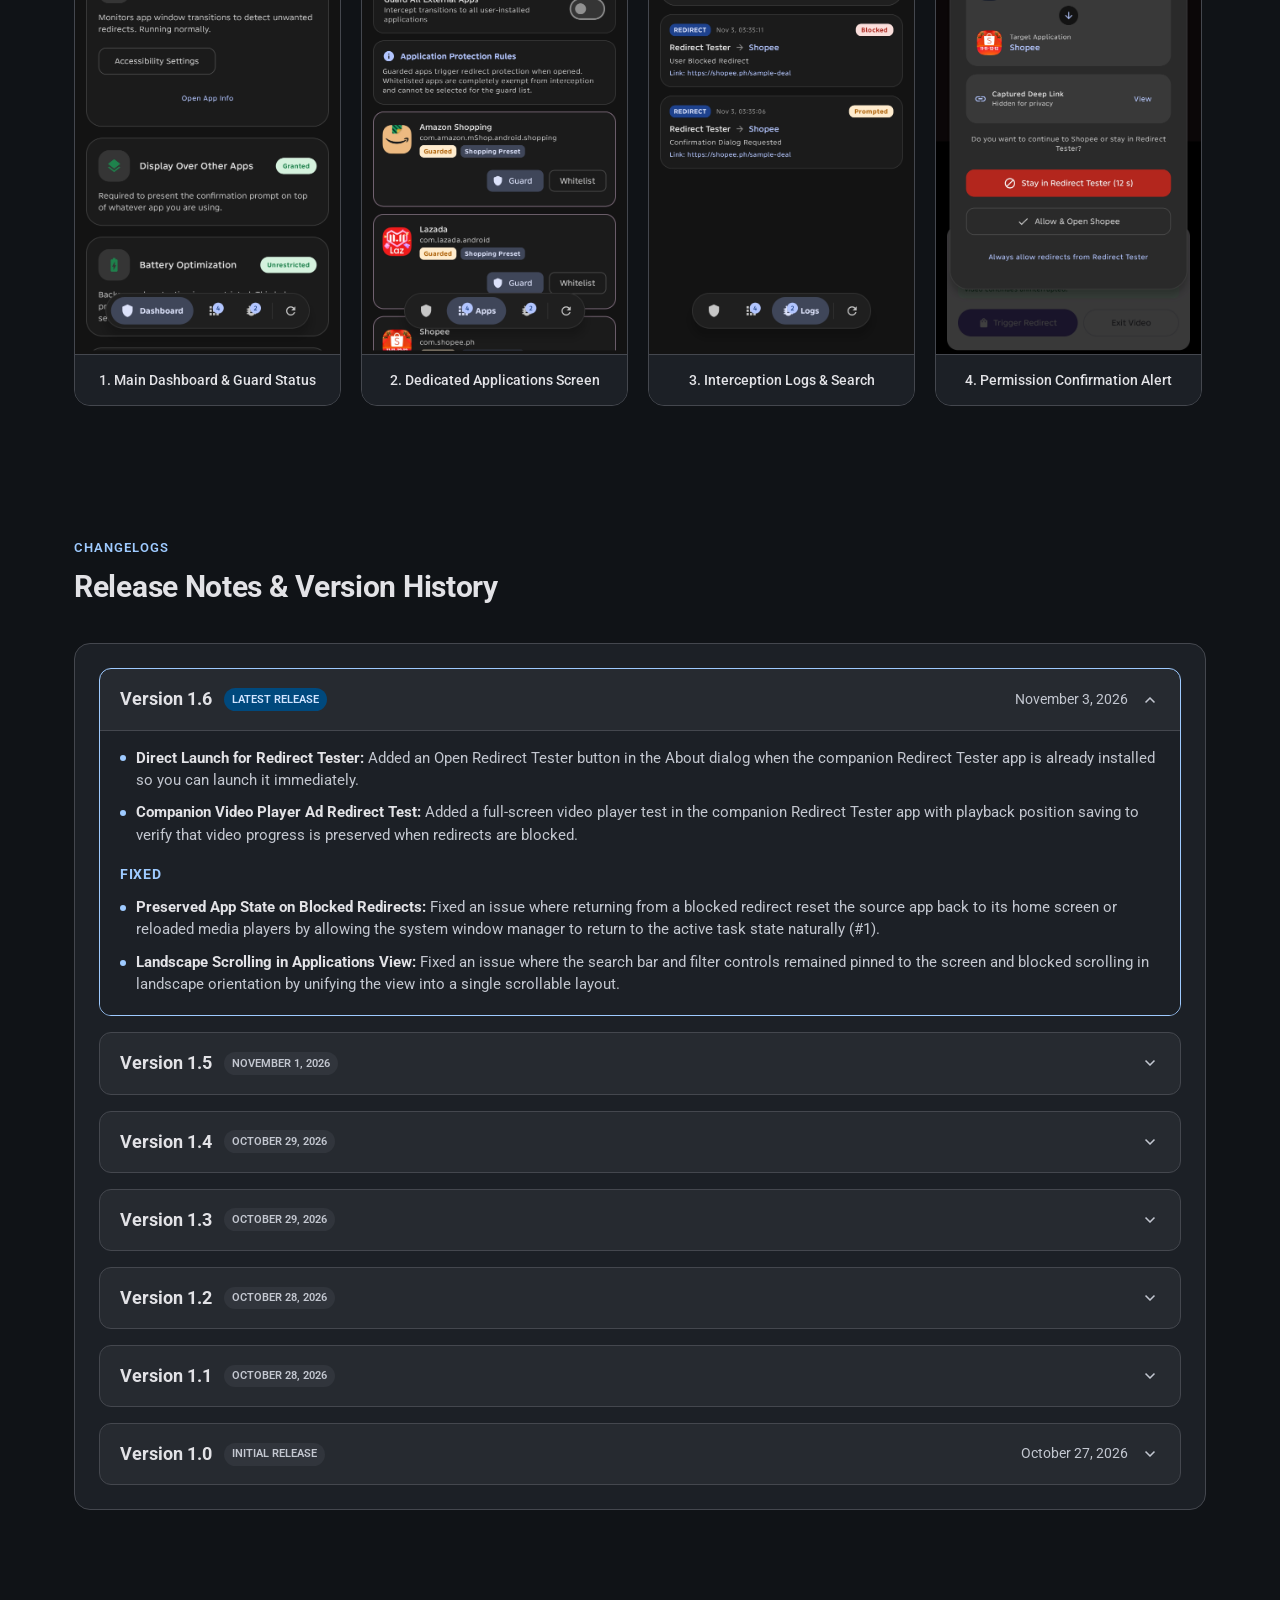
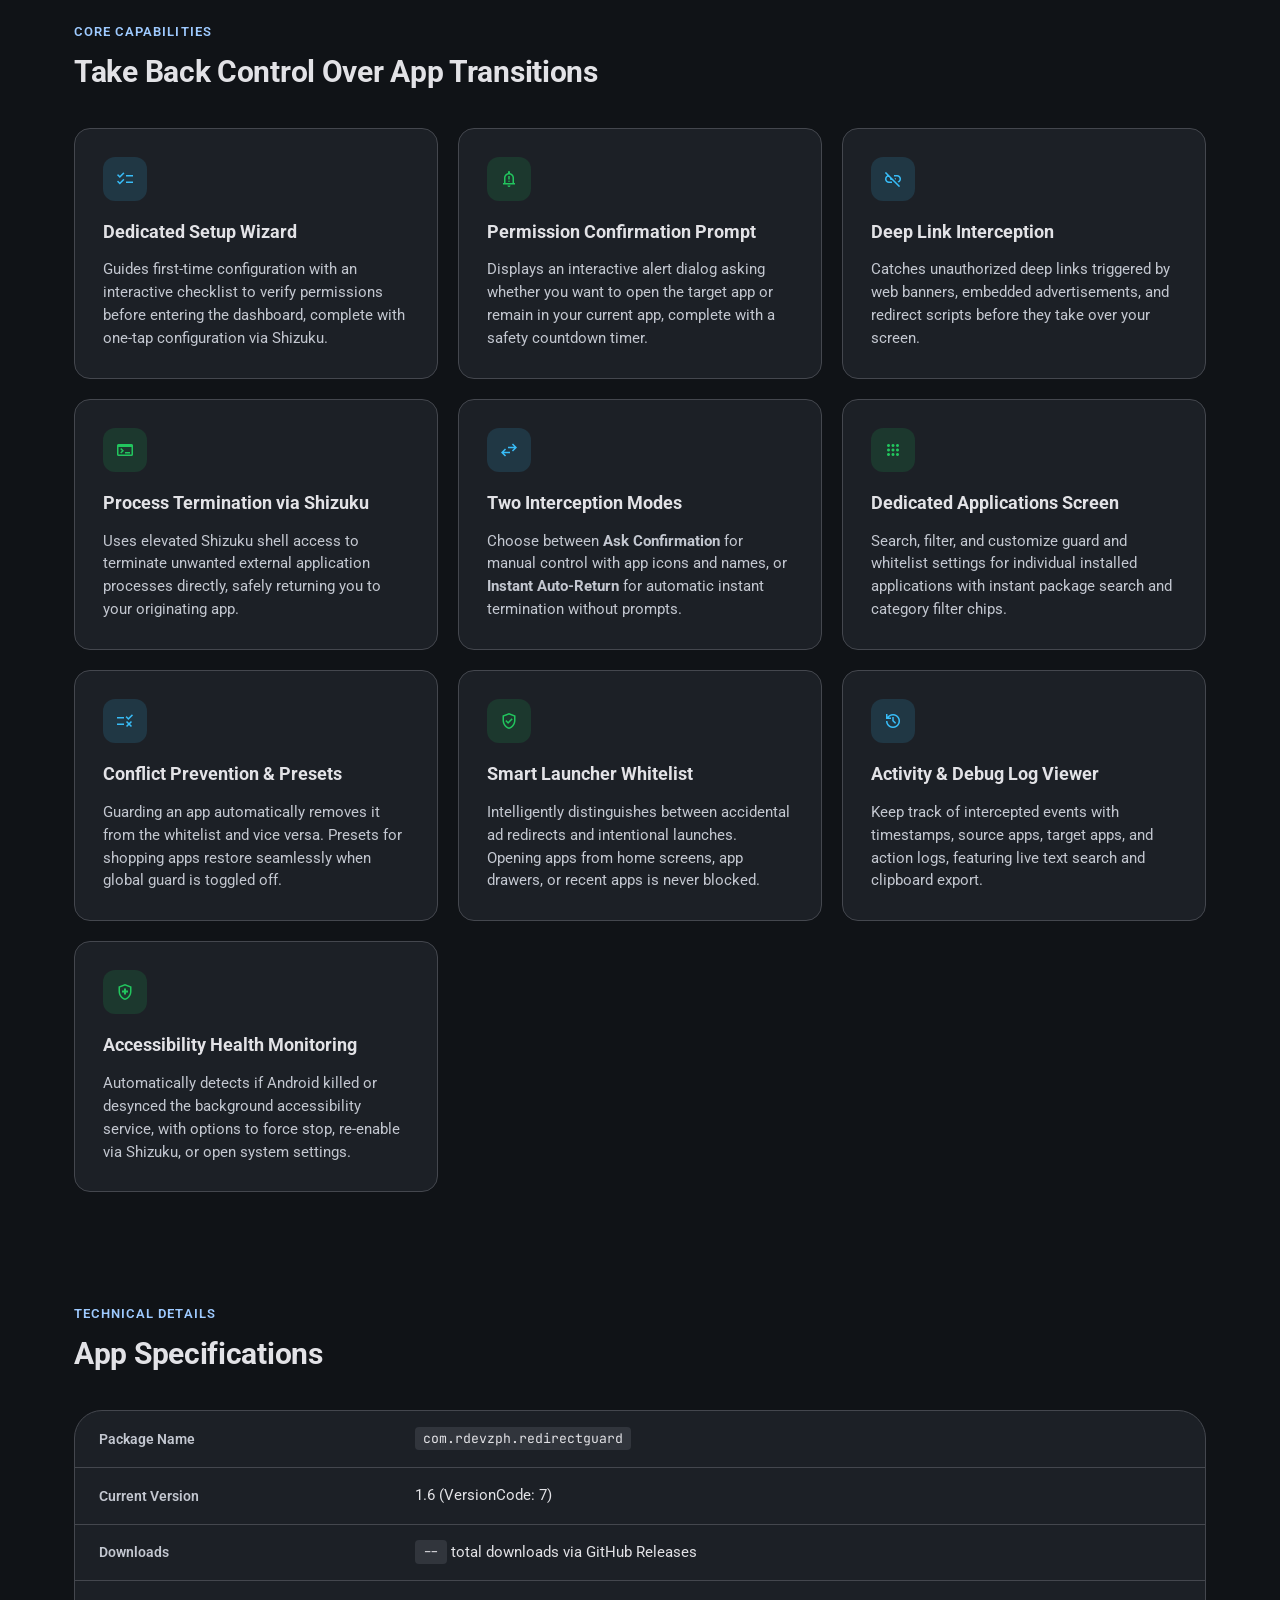
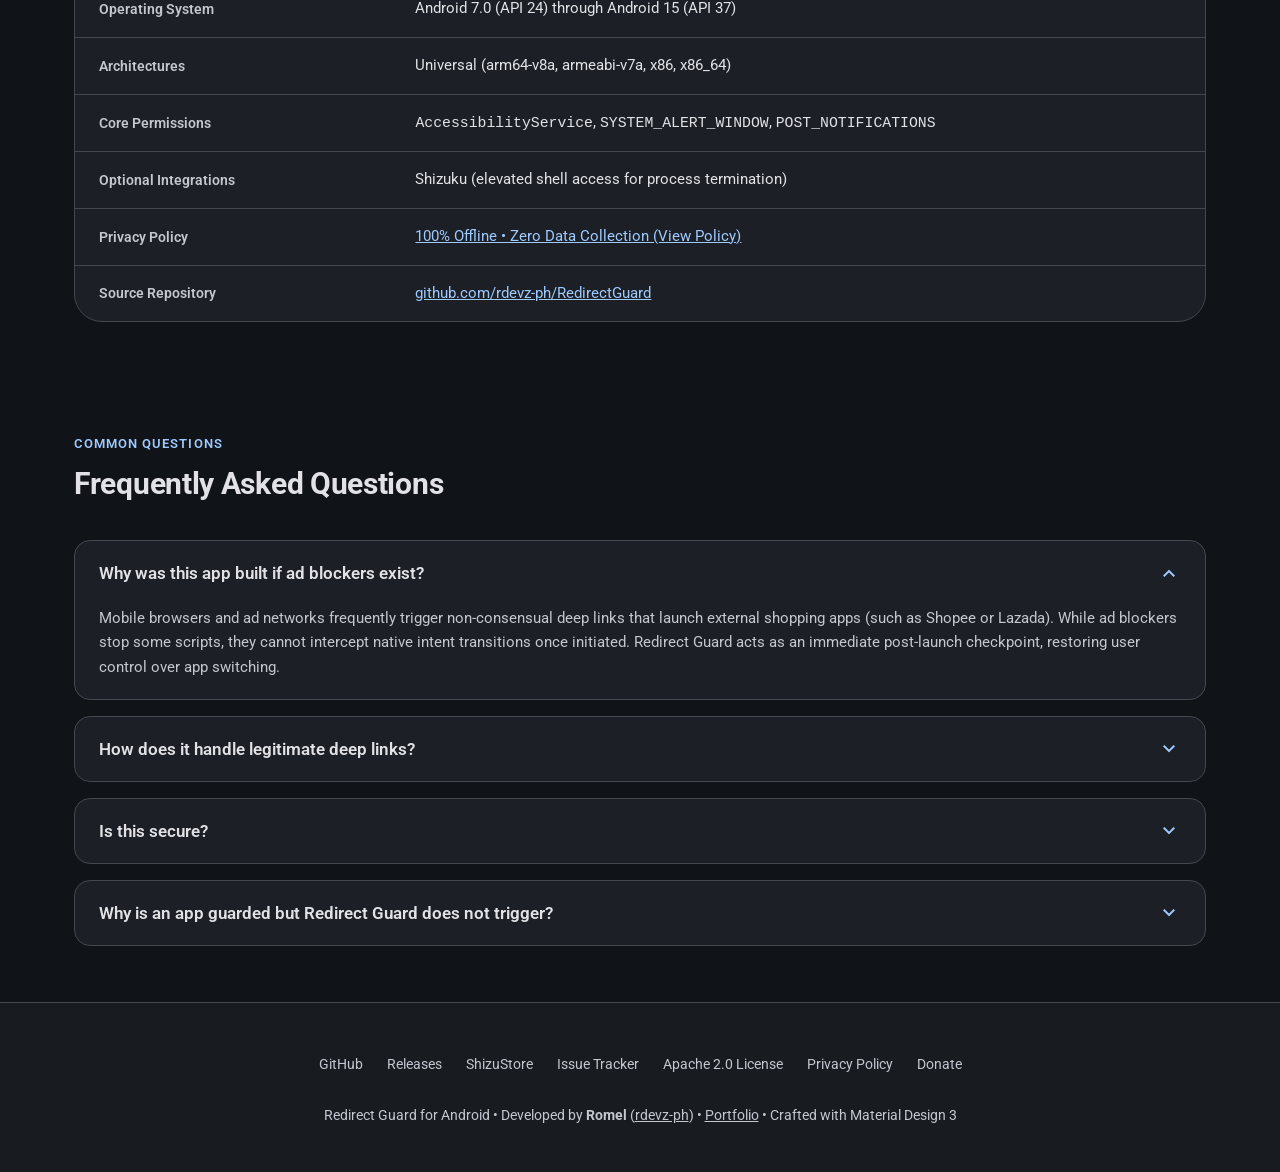
==== commit 4ad34f6d: "docs: add Play Protect notice with ShizuStore link - Add Play Protect installation guidance to READM" ====
--- a/docs/index.html
+++ b/docs/index.html
@@ -280,6 +280,16 @@
               </div>
               <div class="m3-alert-body">
                 Redirect Guard uses Android Accessibility Service and Shizuku to detect unwanted app launches and immediately terminate redirected processes. Because Android window detection happens after an app begins to open, a redirected app may briefly appear on screen before being closed.
+              </div>
+            </div>
+
+            <div class="m3-alert" role="note">
+              <div class="m3-alert-header">
+                <span class="material-symbols-outlined m3-alert-icon">info</span>
+                <span class="m3-alert-title">Google Play Protect Notice</span>
+              </div>
+              <div class="m3-alert-body">
+                If installation is blocked by Google Play Protect, this is normal for apps distributed outside the Google Play Store. It is recommended to install the app via <a href="https://shizustore.com/apps/redirectguard" target="_blank" rel="noopener noreferrer">ShizuStore</a>, or tap "More details" and choose "Install anyway".
               </div>
             </div>
 
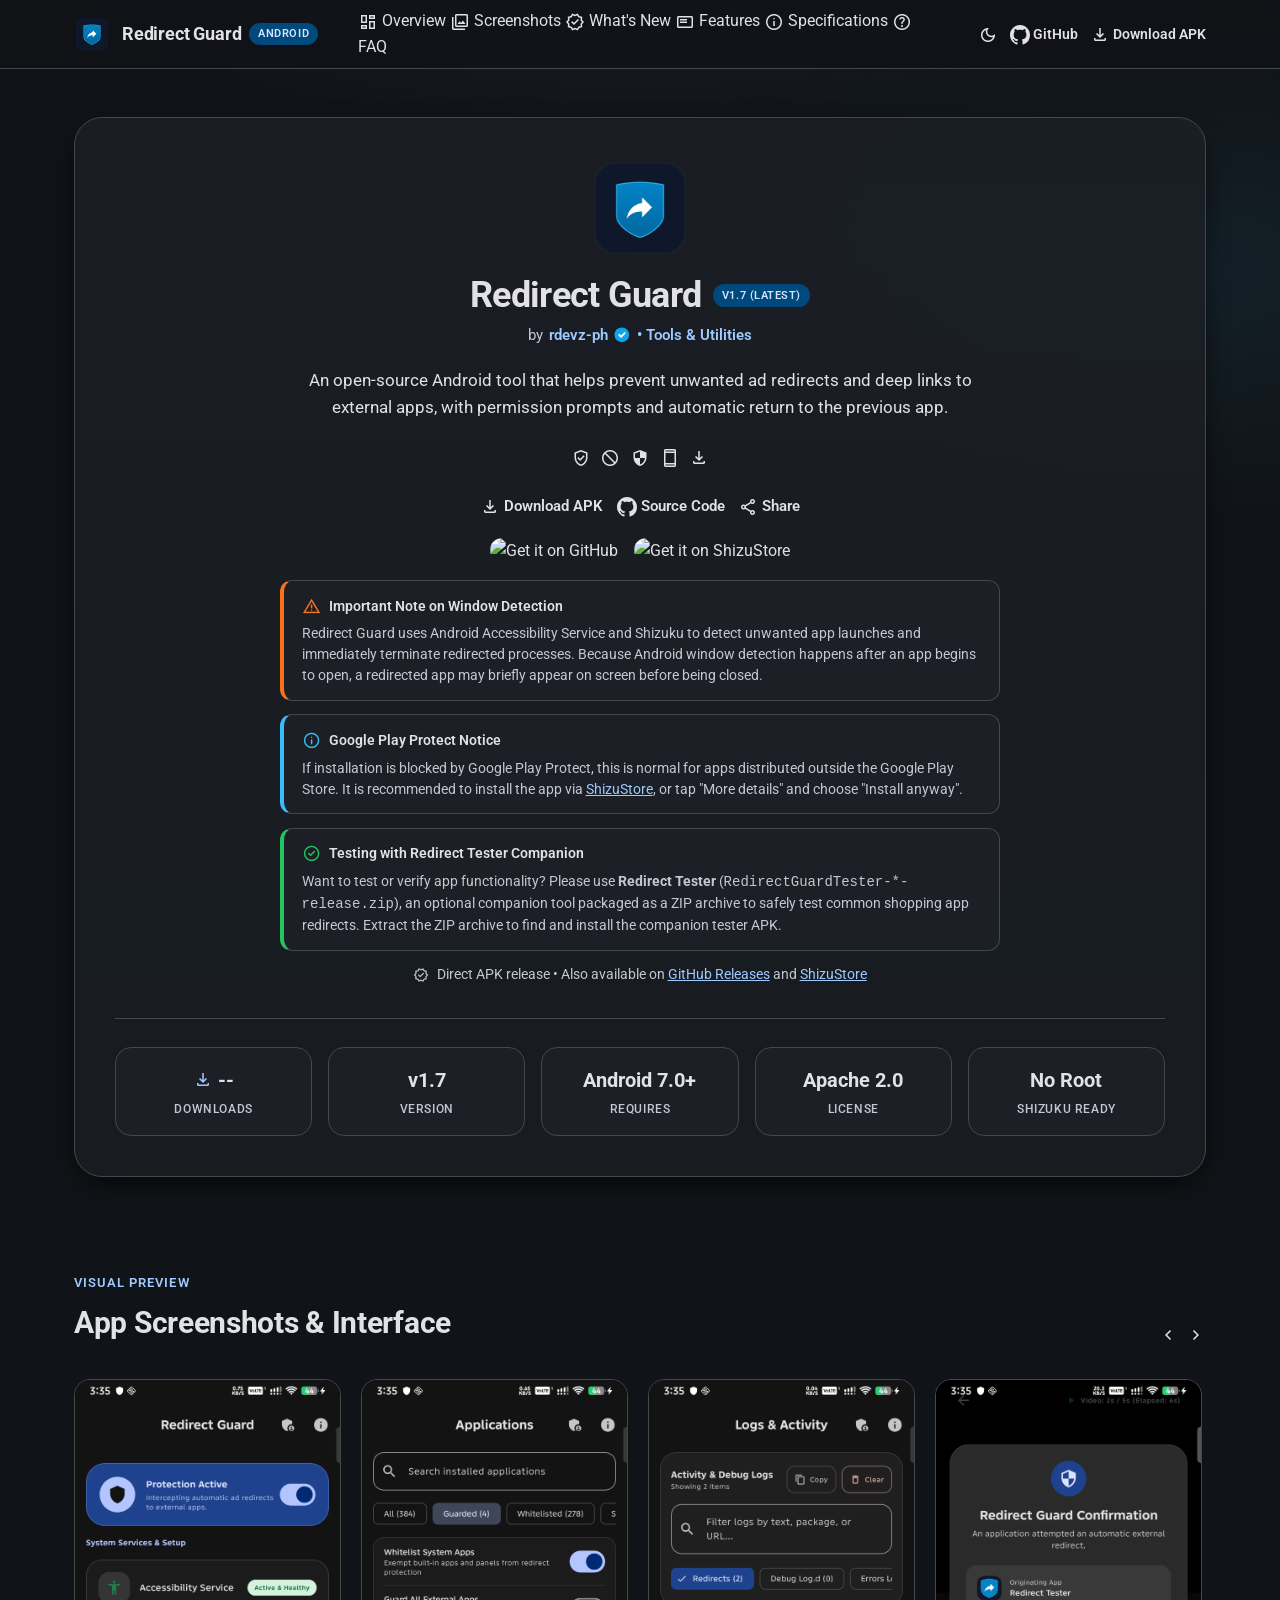
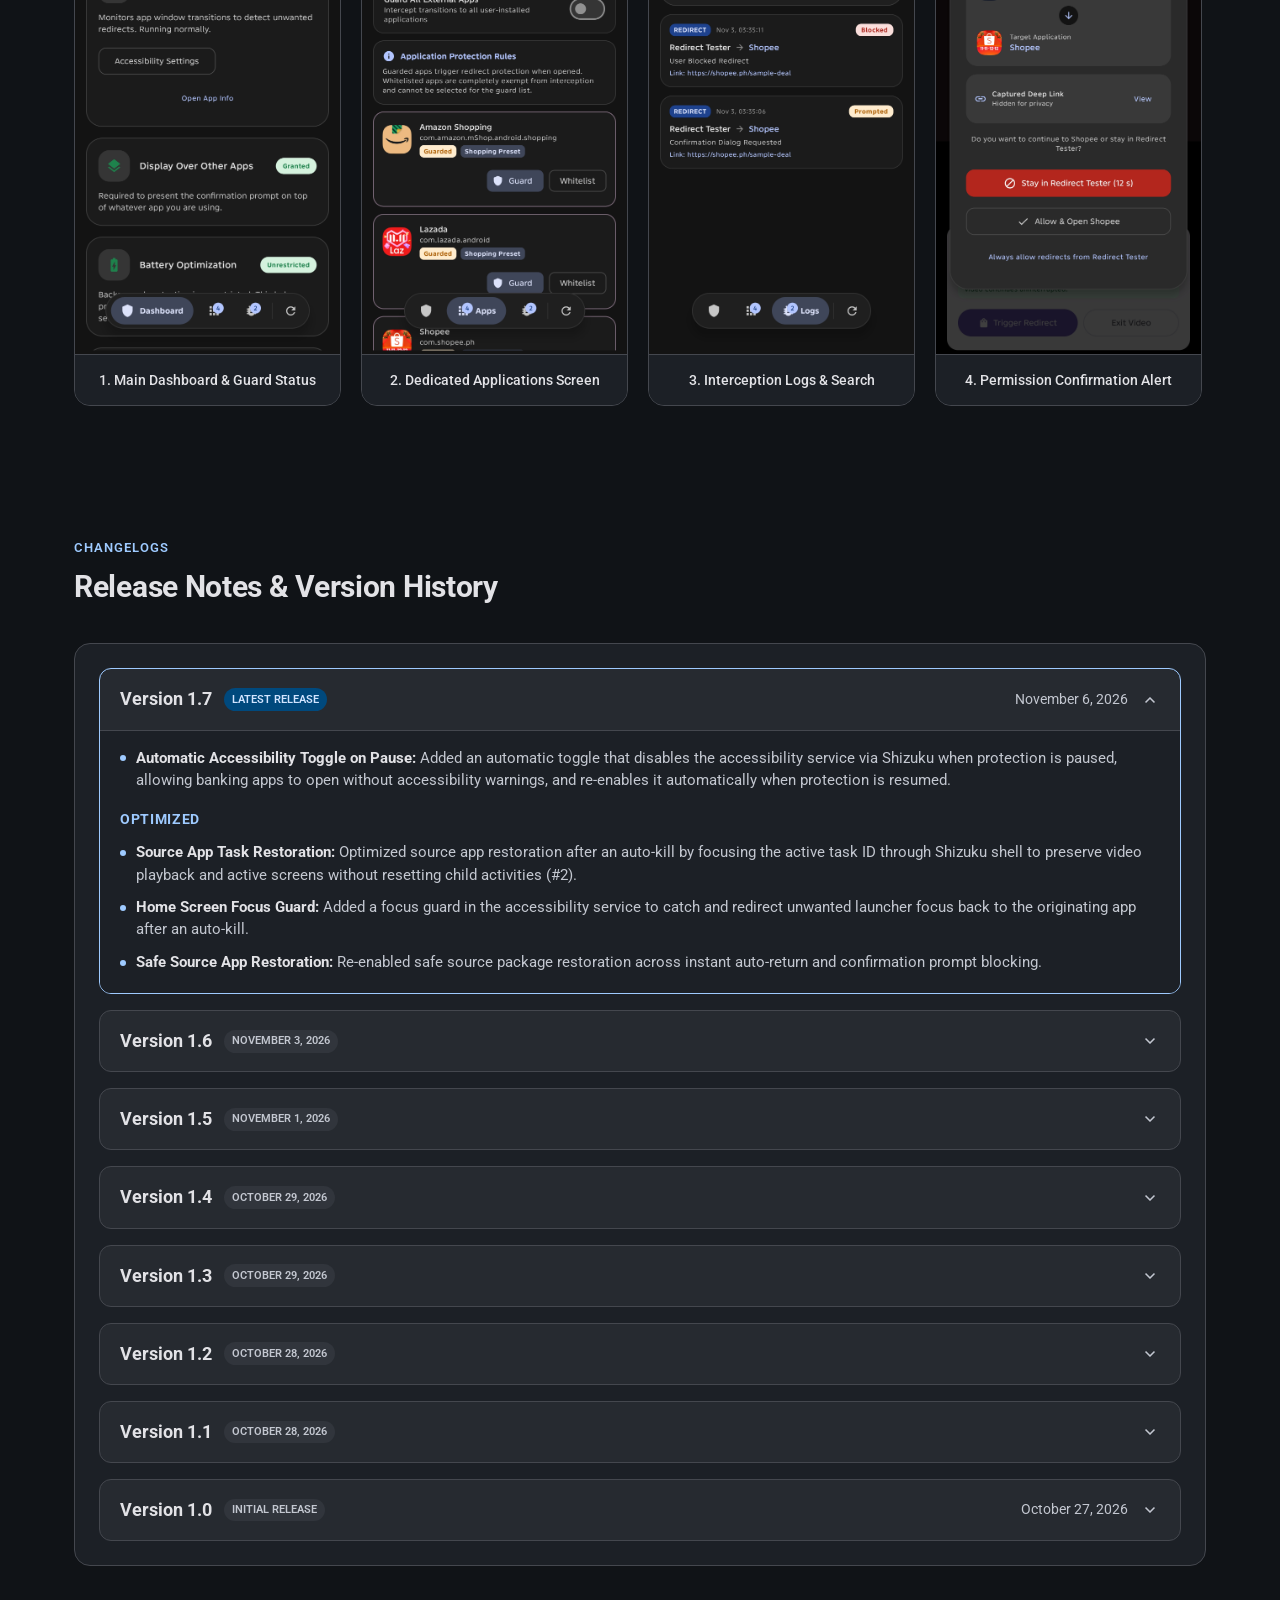
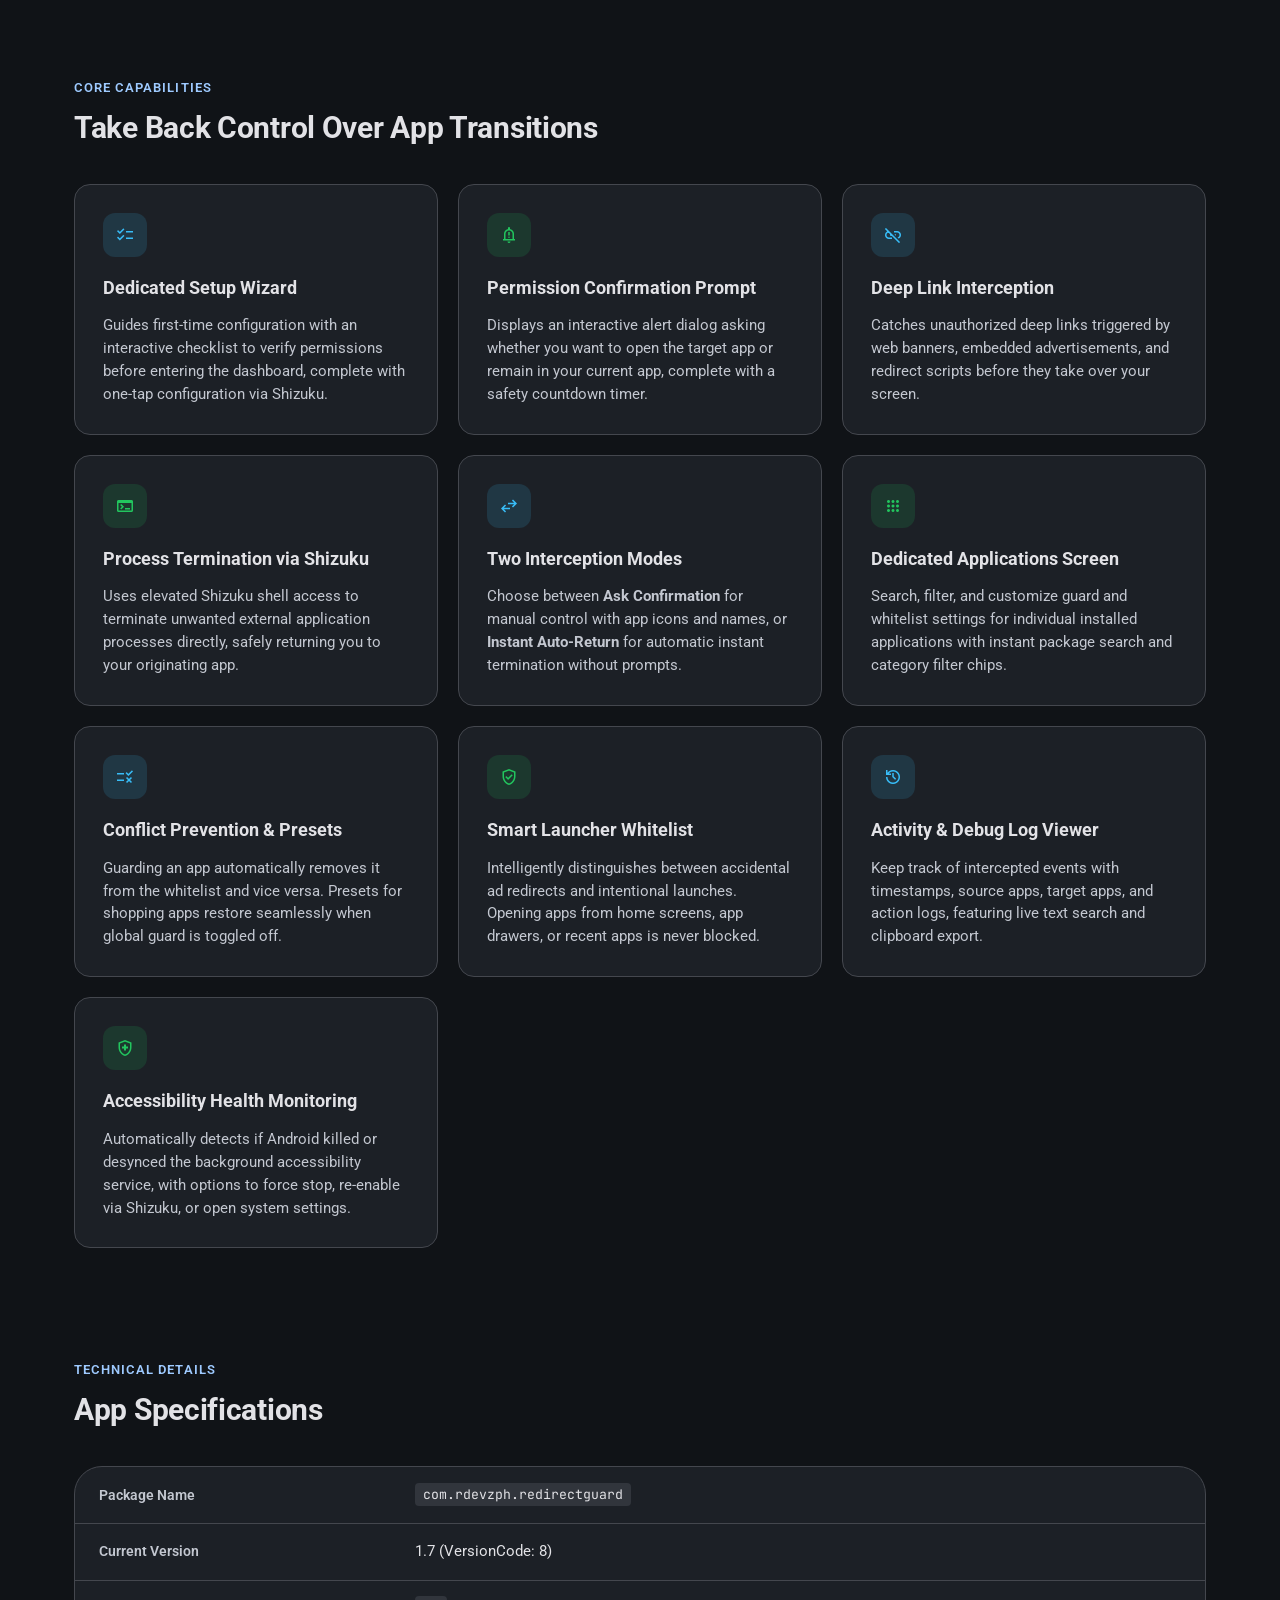
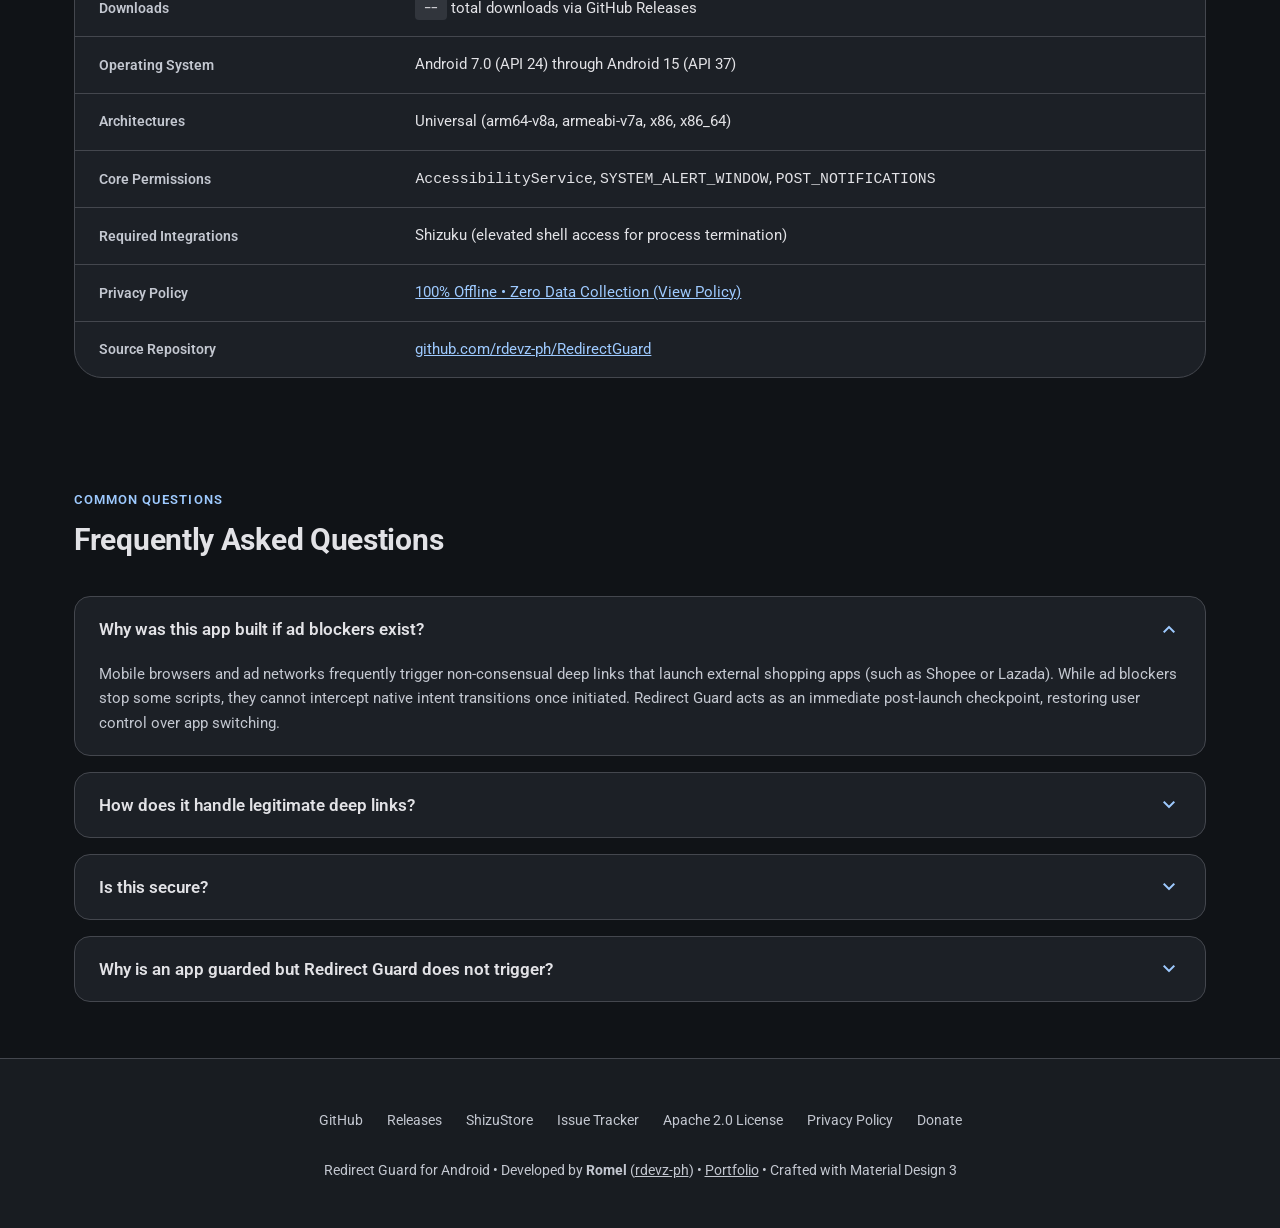
==== commit a933245b: "feat: auto-toggle accessibility on pause and bump version to 1.7 [skip ci] - Bump application and co" ====
--- a/docs/index.html
+++ b/docs/index.html
@@ -199,7 +199,7 @@
           <div class="hero-title-group">
             <div class="app-title-row">
               <h1 class="app-name">Redirect Guard</h1>
-              <span class="brand-badge" id="hero-version-chip">v1.6 (Latest)</span>
+              <span class="brand-badge" id="hero-version-chip">v1.7 (Latest)</span>
             </div>
 
             <div class="app-developer">
@@ -323,7 +323,7 @@
           </div>
 
           <div class="stat-item">
-            <div class="stat-value" id="stat-version">v1.6</div>
+            <div class="stat-value" id="stat-version">v1.7</div>
             <div class="stat-label">Version</div>
           </div>
 
@@ -541,7 +541,7 @@
             </tr>
             <tr>
               <th>Current Version</th>
-              <td><span id="table-version">1.6</span> (VersionCode: <span id="table-version-code">7</span>)</td>
+              <td><span id="table-version">1.7</span> (VersionCode: <span id="table-version-code">8</span>)</td>
             </tr>
             <tr>
               <th>Downloads</th>
@@ -560,7 +560,7 @@
               <td><code>AccessibilityService</code>, <code>SYSTEM_ALERT_WINDOW</code>, <code>POST_NOTIFICATIONS</code></td>
             </tr>
             <tr>
-              <th>Optional Integrations</th>
+              <th>Required Integrations</th>
               <td>Shizuku (elevated shell access for process termination)</td>
             </tr>
             <tr>
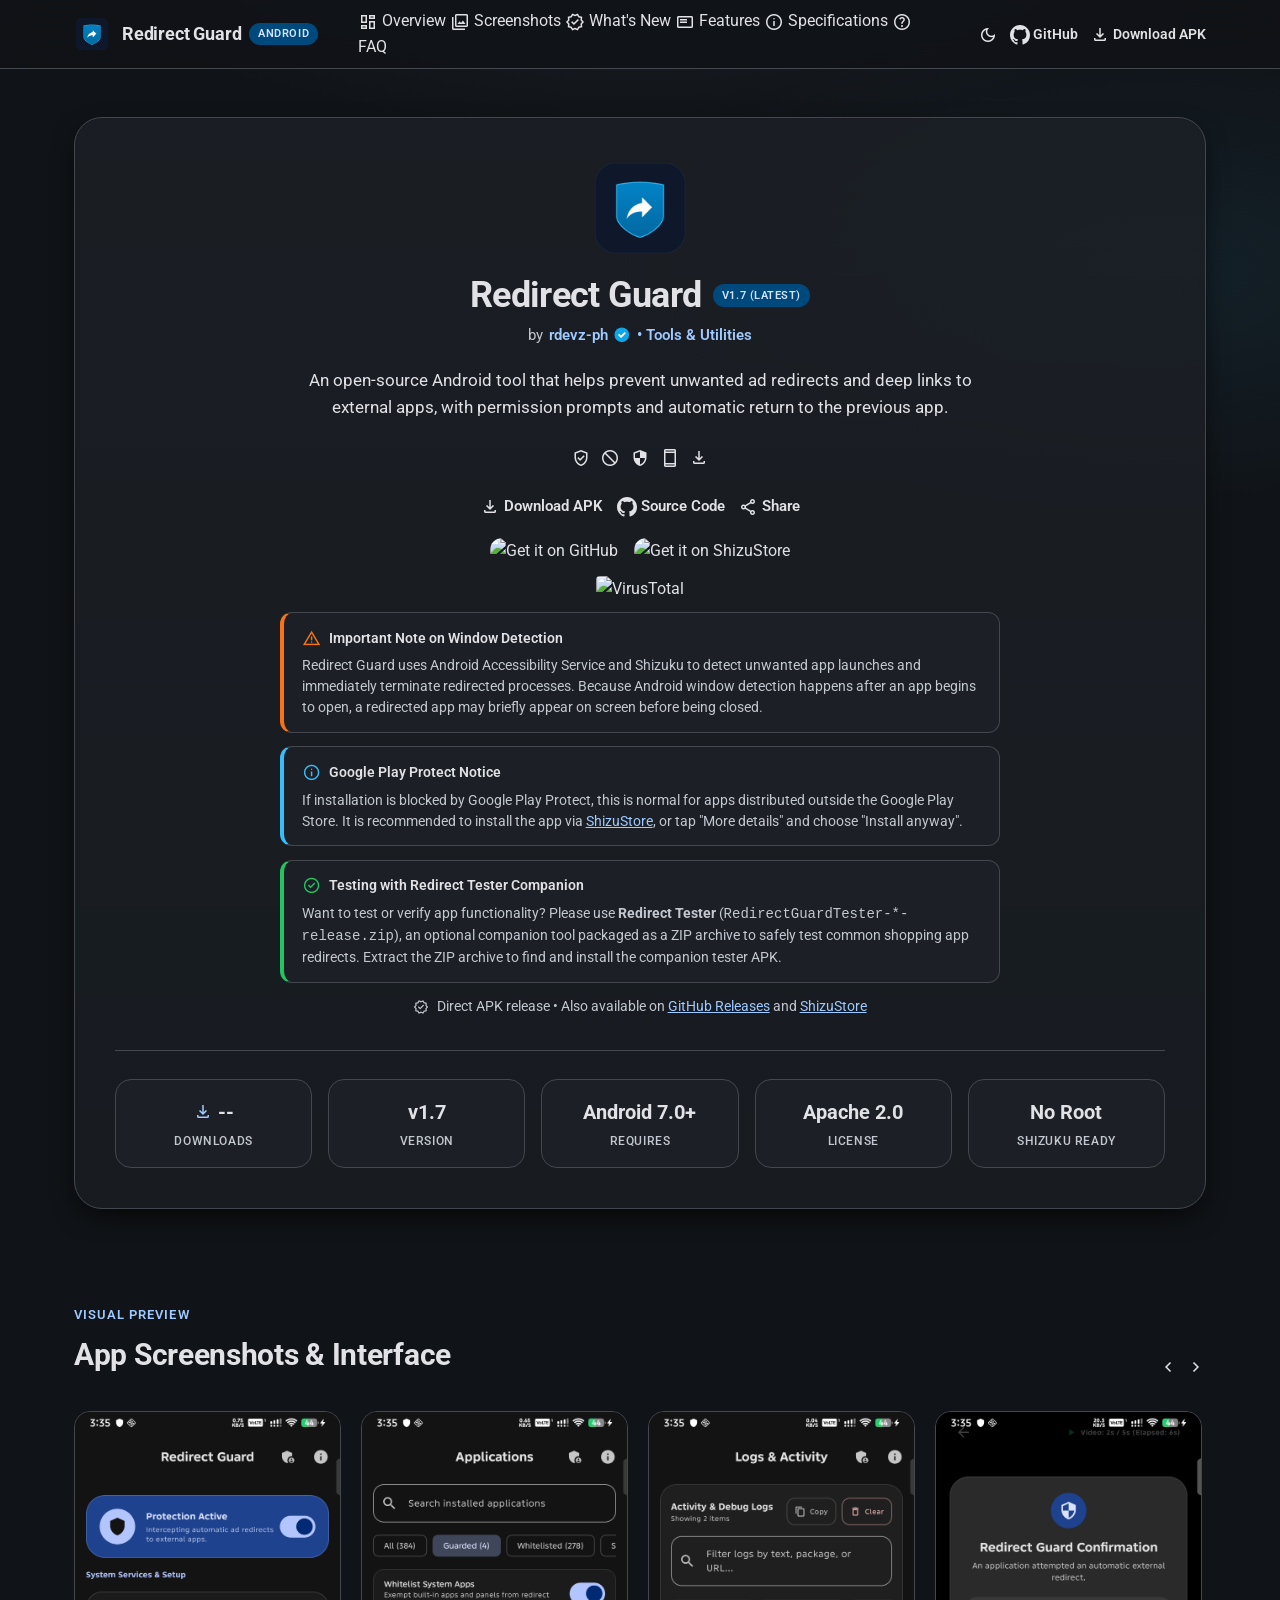
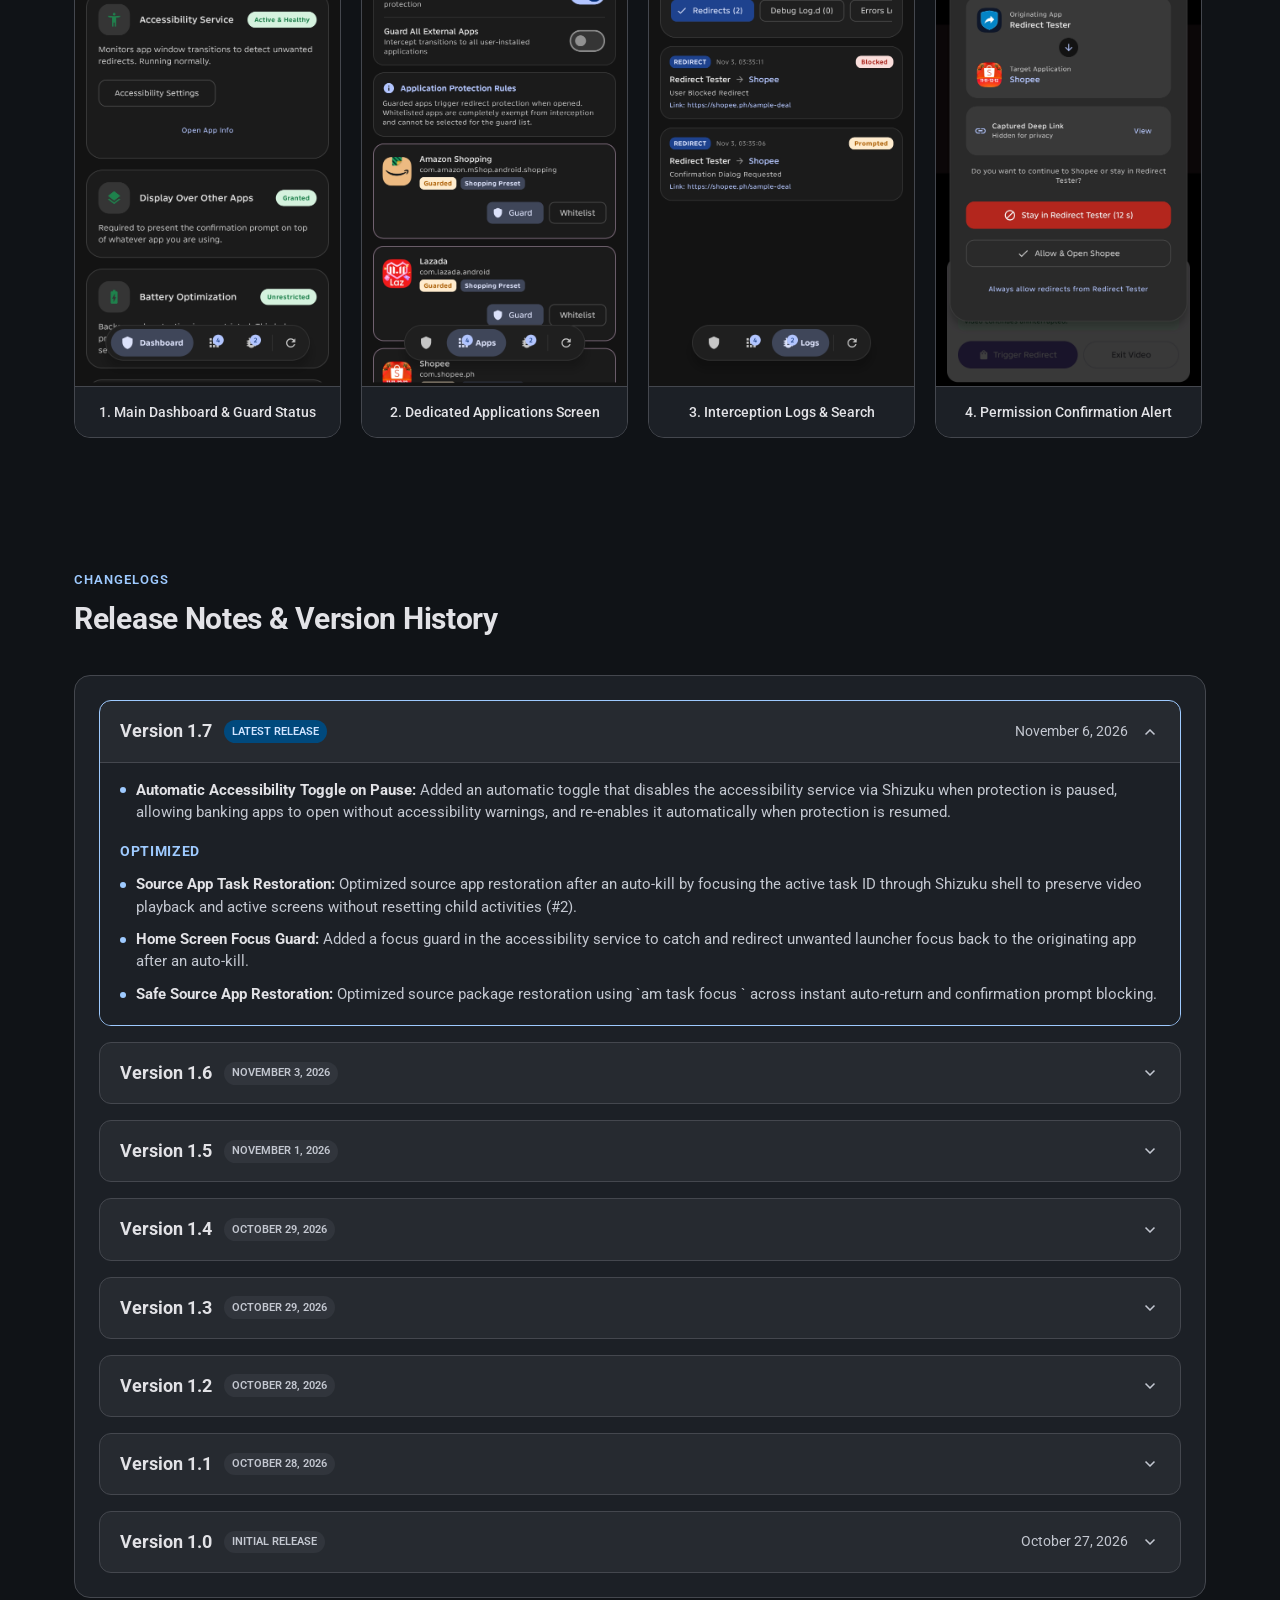
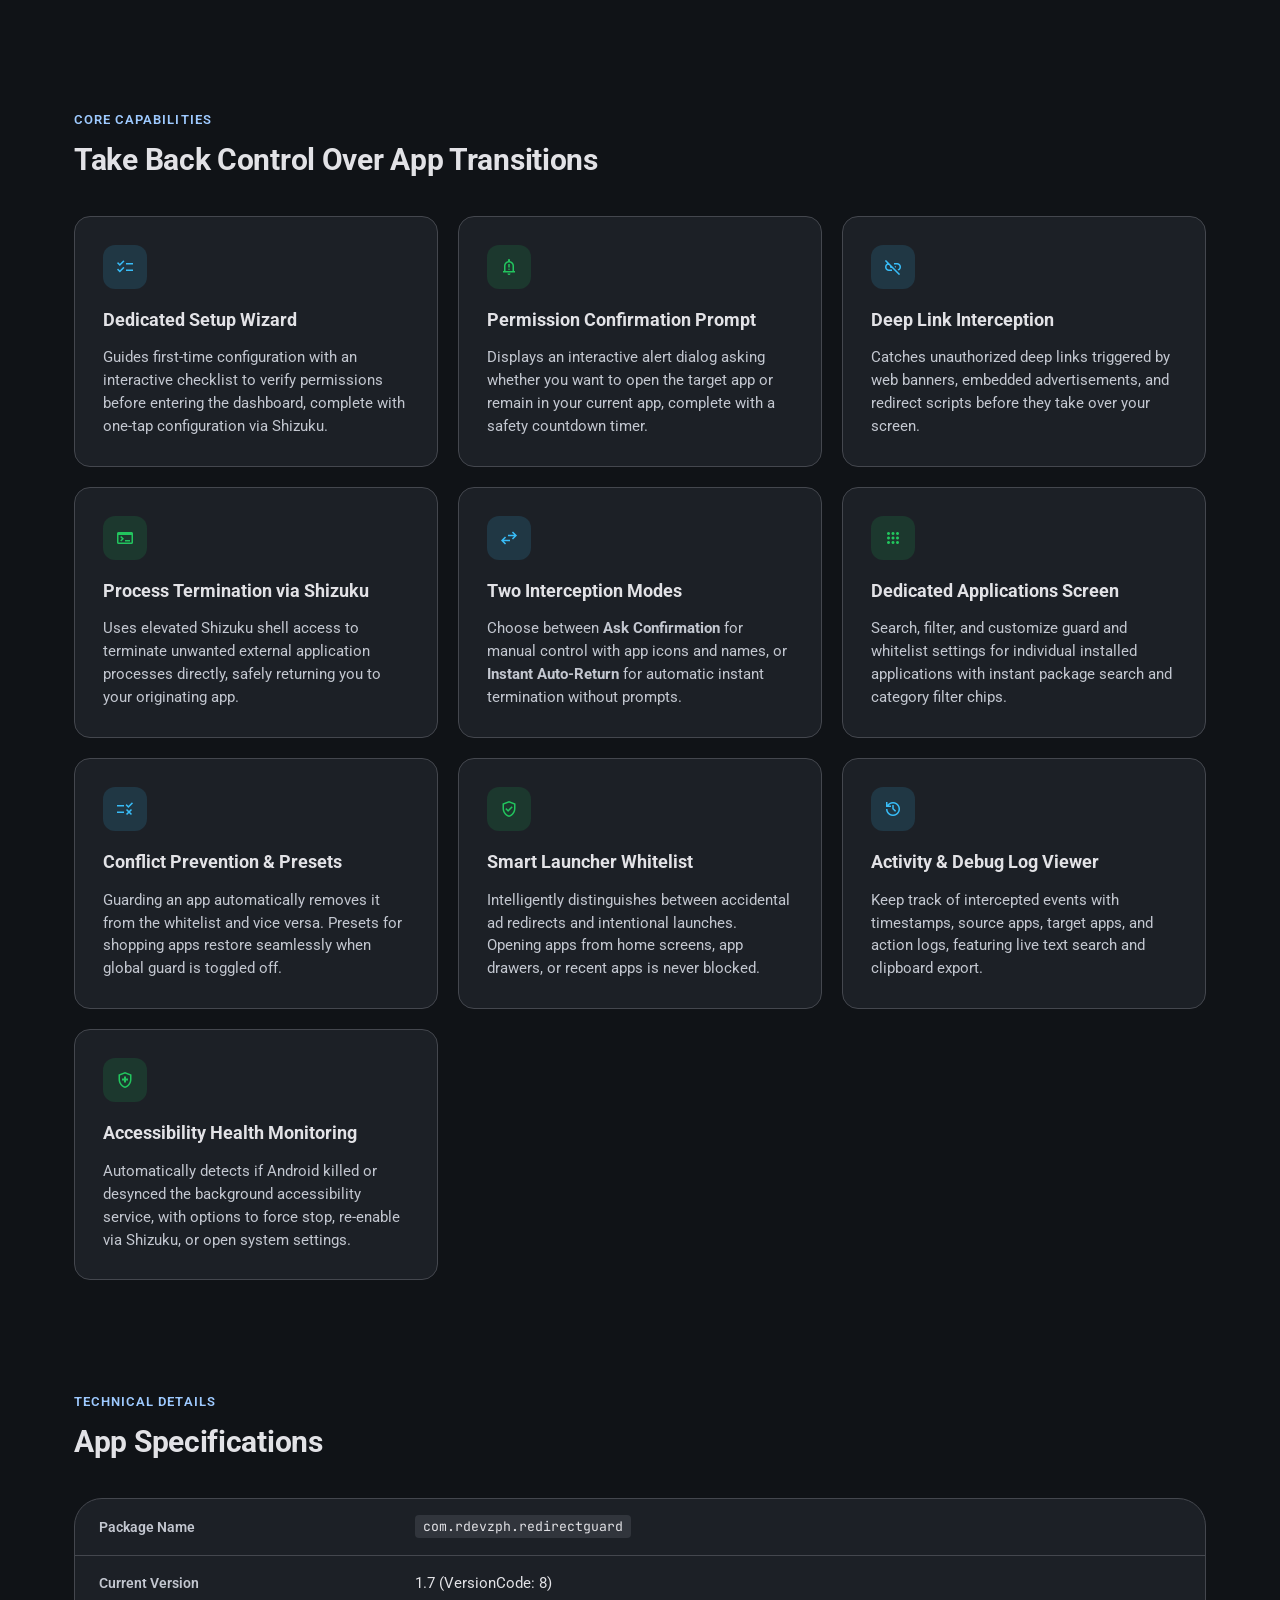
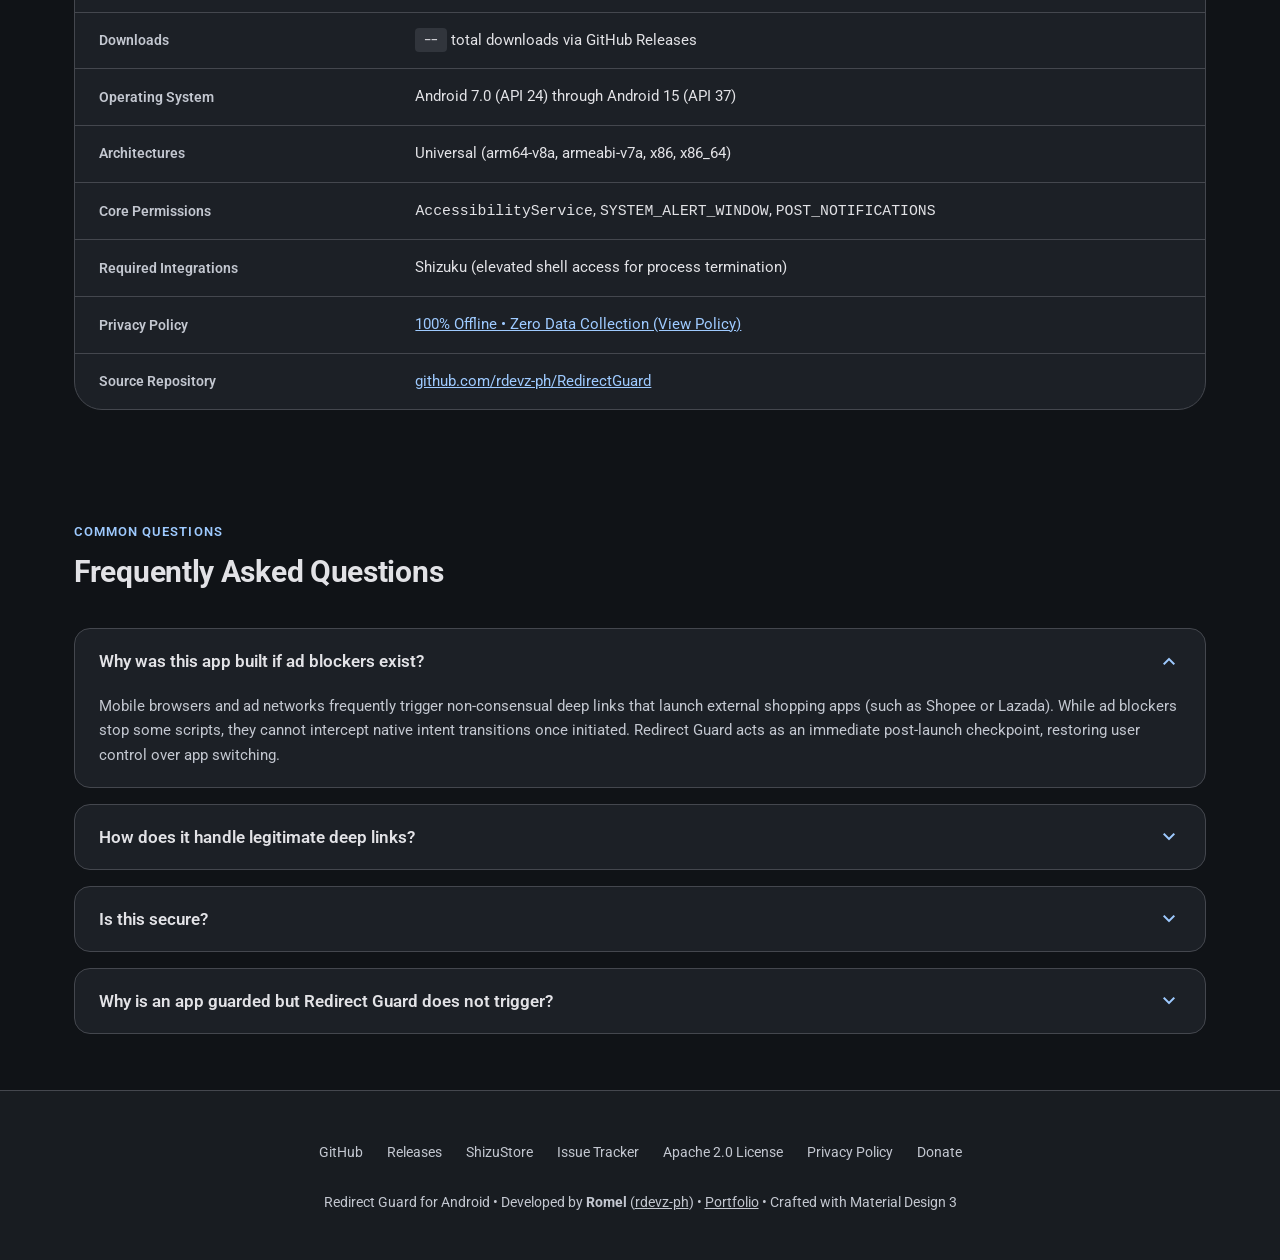
==== commit da946ae5: "ci: add docs badge update and test run checkbox to VirusTotal scan - Add update_files boolean input " ====
--- a/docs/index.html
+++ b/docs/index.html
@@ -270,6 +270,11 @@
               <a href="https://awesome-shizuku.vercel.app/apps/redirectguard" title="Get it on ShizuStore" target="_blank" rel="noopener noreferrer">
                 <img src="https://awesome-shizuku.vercel.app/get-it-on-shizustore.png" alt="Get it on ShizuStore">
               </a>
+            </div>
+
+            <!-- VirusTotal Security Badge -->
+            <div class="security-badge-row">
+              <a href="https://www.virustotal.com/gui/file/a07ce3469689c8b868ef30b20ffde99c76061f1edf10b2f0d508216b5d337322" target="_blank" rel="noopener noreferrer"><img src="https://img.shields.io/badge/VirusTotal-0%2F68%20Clean-34A853?style=flat-square&logo=virustotal" alt="VirusTotal"></a>
             </div>
 
             <!-- Material Design 3 Alert Callout -->
--- a/docs/style.css
+++ b/docs/style.css
@@ -638,6 +638,31 @@
   opacity: 0.95;
 }
 
+.security-badge-row {
+  display: flex;
+  align-items: center;
+  justify-content: center;
+  margin: -0.25rem auto 1rem;
+}
+
+.security-badge-row a {
+  display: inline-flex;
+  border-radius: var(--md-sys-shape-corner-extra-small, 4px);
+  overflow: hidden;
+  transition: transform 0.2s ease, opacity 0.2s ease;
+}
+
+.security-badge-row a:hover {
+  transform: translateY(-2px);
+  opacity: 0.95;
+}
+
+.security-badge-row a img {
+  height: 20px;
+  width: auto;
+  display: block;
+}
+
 /* Material Design 3 Alert Callout */
 .m3-alert {
   --alert-accent: var(--shield-blue);
